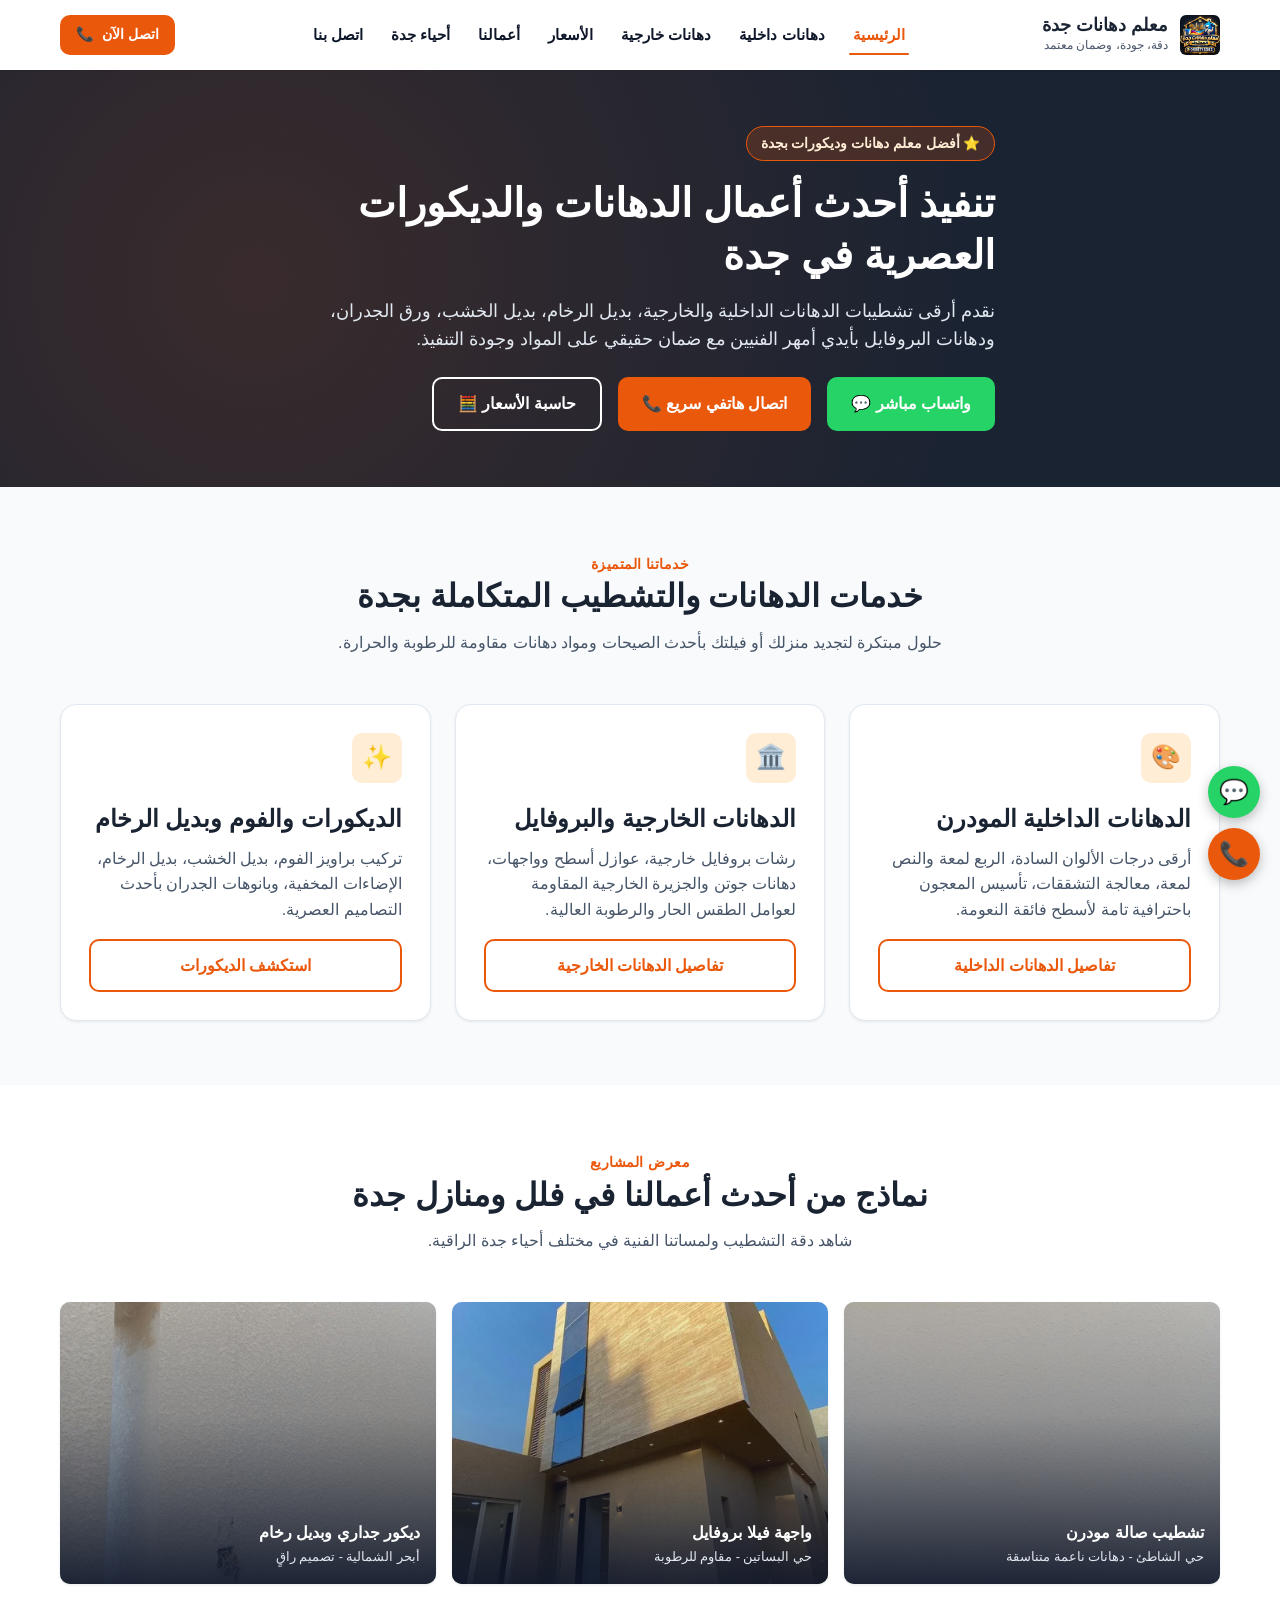
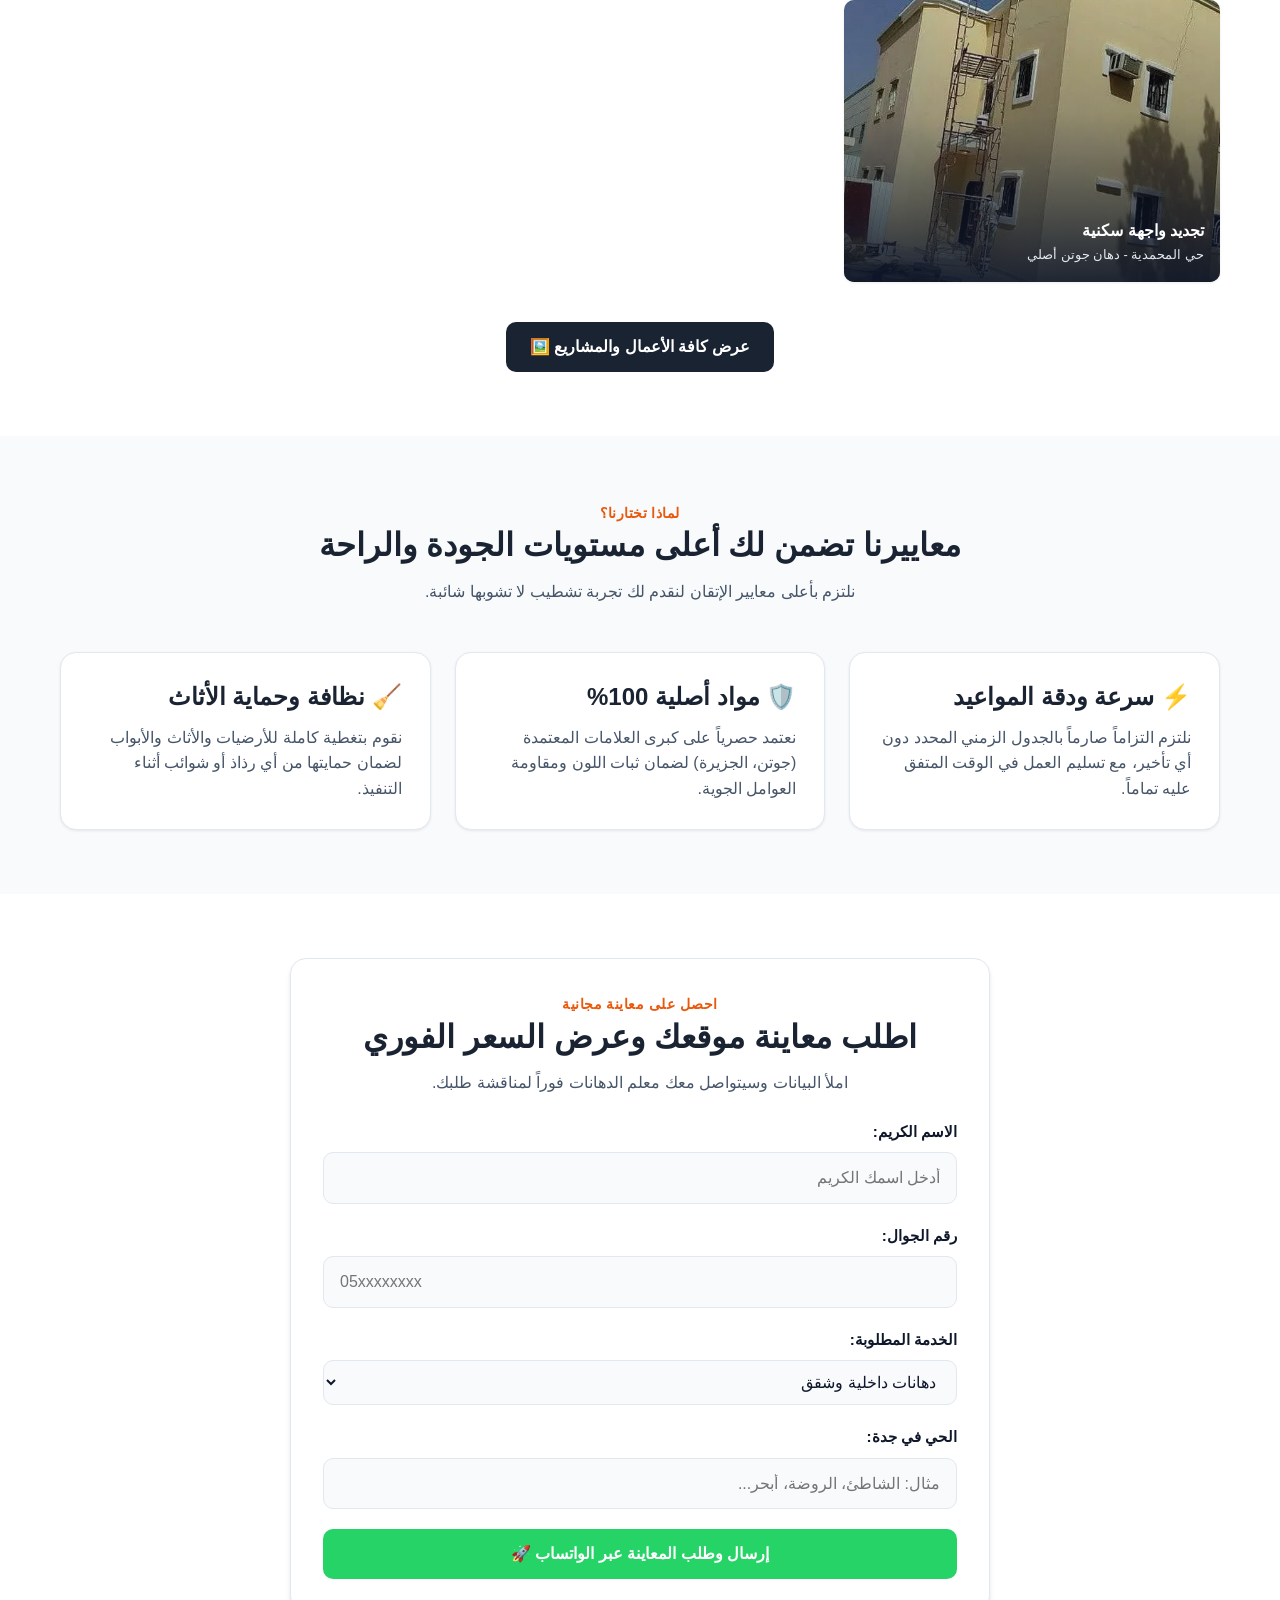
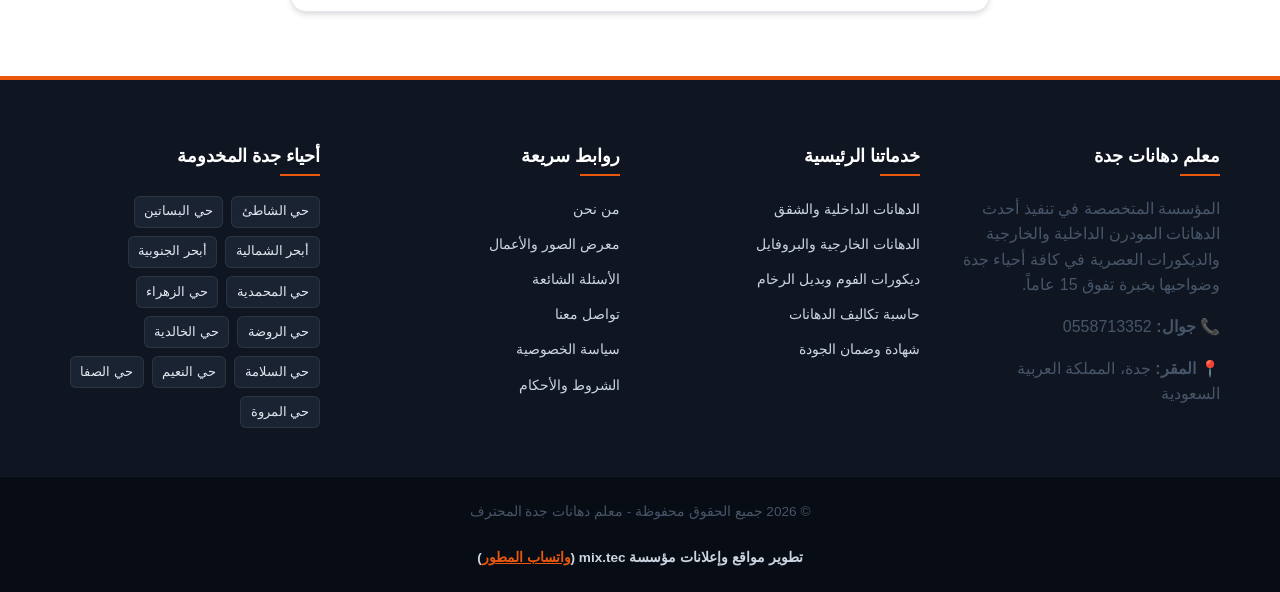
==== index.html @ 60368ce6 "Add index.html for painting service website This commit adds a new HTML file for a painting service " ====
<!DOCTYPE html>
<html lang="ar" dir="rtl">
<head>
  <meta charset="UTF-8">
  <meta name="viewport" content="width=device-width, initial-scale=1.0">
  <title>معلم دهانات جدة المحترف | أفضل خدمات الدهان الداخلي والخارجي والديكورات</title>
  <meta name="description" content="معلم دهانات بجدة لتنفيذ كافة أعمال الدهانات الداخلية والخارجية، الديكورات الحديثة، الفوم، بديل الرخام، دهانات الواجهات والبروفايل بأعلى جودة وضمان معتمد.">
  <link rel="canonical" href="https://jeddah-paints.dev/">
  
  <!-- Favicon & Manifest -->
  <link rel="icon" type="image/webp" href="images/logo_result.webp">
  <link rel="manifest" href="manifest.json">
  <meta name="theme-color" content="#1a2332">

  <!-- Open Graph -->
  <meta property="og:title" content="معلم دهانات جدة المحترف | دهانات داخلية وخارجية">
  <meta property="og:description" content="أفضل معلم بوية ودهانات في جدة. تنفيذ سريع، دقة متناهية، أسعار منافسة في جميع أحياء جدة.">
  <meta property="og:image" content="https://jeddah-paints.dev/images/interior-painting-11_result.webp">
  <meta property="og:url" content="https://jeddah-paints.dev/">
  <meta property="og:type" content="website">

  <!-- Critical Preload -->
  <link rel="preload" as="image" href="images/logo_result.webp" fetchpriority="high">
  
  <!-- CSS -->
  <link rel="stylesheet" href="style.css">

  <!-- JSON-LD Local SEO Schema -->
  <script type="application/ld+json">
  {
    "@context": "https://schema.org",
    "@type": "HomeAndConstructionBusiness",
    "name": "معلم دهانات جدة المحترف",
    "image": "https://jeddah-paints.dev/images/logo_result.webp",
    "telephone": "+966558713352",
    "url": "https://jeddah-paints.dev/",
    "address": {
      "@type": "PostalAddress",
      "addressLocality": "جدة",
      "addressRegion": "منطقة مكة المكرمة",
      "addressCountry": "SA"
    },
    "geo": {
      "@type": "GeoCoordinates",
      "latitude": 21.543333,
      "longitude": 39.172778
    },
    "openingHoursSpecification": {
      "@type": "OpeningHoursSpecification",
      "dayOfWeek": ["Saturday", "Sunday", "Monday", "Tuesday", "Wednesday", "Thursday", "Friday"],
      "opens": "07:00",
      "closes": "23:00"
    },
    "priceRange": "$$"
  }
  </script>
</head>
<body>

  <!-- Header -->
  <header class="header">
    <div class="container header-container">
      <a href="index.html" class="brand-wrapper" title="معلم دهانات جدة المحترف">
        <img src="images/logo_result.webp" alt="شعار معلم دهانات جدة" class="brand-logo" width="40" height="40">
        <div class="brand-info">
          <span class="brand-title">معلم دهانات جدة</span>
          <span class="brand-subtitle">دقة، جودة، وضمان معتمد</span>
        </div>
      </a>

      <nav class="nav-menu" aria-label="القائمة الرئيسية">
        <a href="index.html" class="nav-link active">الرئيسية</a>
        <a href="interior-painting.html" class="nav-link">دهانات داخلية</a>
        <a href="exterior-painting.html" class="nav-link">دهانات خارجية</a>
        <a href="prices.html" class="nav-link">الأسعار</a>
        <a href="our-works.html" class="nav-link">أعمالنا</a>
        <a href="city-landing.html" class="nav-link">أحياء جدة</a>
        <a href="contact-us.html" class="nav-link">اتصل بنا</a>
      </nav>

      <div class="header-actions">
        <a href="tel:0558713352" class="btn btn-primary header-call-btn" title="اتصل الآن">
          <span>اتصل الآن</span> 📞
        </a>
        <button class="hamburger-btn" id="hamburgerBtn" aria-label="فتح القائمة المتنقلة" aria-expanded="false">
          <span class="hamburger-line"></span>
          <span class="hamburger-line"></span>
          <span class="hamburger-line"></span>
        </button>
      </div>
    </div>
  </header>

  <!-- Mobile Navigation Overlay -->
  <div class="mobile-nav" id="mobileNav">
    <div class="mobile-nav-panel">
      <ul class="mobile-nav-list">
        <li class="mobile-nav-item"><a href="index.html" class="active">الرئيسية</a></li>
        <li class="mobile-nav-item"><a href="interior-painting.html">دهانات داخلية وديكورات</a></li>
        <li class="mobile-nav-item"><a href="exterior-painting.html">دهانات خارجية وبروفايل</a></li>
        <li class="mobile-nav-item"><a href="prices.html">حاسبة وتكلفة الأسعار</a></li>
        <li class="mobile-nav-item"><a href="our-works.html">معرض أعمالنا</a></li>
        <li class="mobile-nav-item"><a href="city-landing.html">مناطق وأحياء جدة</a></li>
        <li class="mobile-nav-item"><a href="about-us.html">من نحن</a></li>
        <li class="mobile-nav-item"><a href="faq.html">الأسئلة الشائعة</a></li>
        <li class="mobile-nav-item"><a href="warranty.html">الضمان والجودة</a></li>
        <li class="mobile-nav-item"><a href="contact-us.html">اتصل بنا</a></li>
      </ul>
    </div>
  </div>

  <main>
    <!-- Hero Section -->
    <section class="hero">
      <div class="container hero-content">
        <span class="hero-badge">⭐ أفضل معلم دهانات وديكورات بجدة</span>
        <h1 class="hero-title">تنفيذ أحدث أعمال الدهانات والديكورات العصرية في جدة</h1>
        <p class="hero-description">نقدم أرقى تشطيبات الدهانات الداخلية والخارجية، بديل الرخام، بديل الخشب، ورق الجدران، ودهانات البروفايل بأيدي أمهر الفنيين مع ضمان حقيقي على المواد وجودة التنفيذ.</p>
        <div class="hero-ctas">
          <a href="https://wa.me/966558713352?text=السلام%20عليكم%20أرغب%20في%20معاينة%20وطلب%20عرض%20سعر%20للدهانات" class="btn btn-whatsapp">
            واتساب مباشر 💬
          </a>
          <a href="tel:0558713352" class="btn btn-primary">
            اتصال هاتفي سريع 📞
          </a>
          <a href="prices.html" class="btn btn-outline" style="border-color: #ffffff; color: #ffffff;">
            حاسبة الأسعار 🧮
          </a>
        </div>
      </div>
    </section>

    <!-- Services Overview -->
    <section class="section">
      <div class="container">
        <div class="section-header">
          <span class="section-subtitle">خدماتنا المتميزة</span>
          <h2>خدمات الدهانات والتشطيب المتكاملة بجدة</h2>
          <p>حلول مبتكرة لتجديد منزلك أو فيلتك بأحدث الصيحات ومواد دهانات مقاومة للرطوبة والحرارة.</p>
        </div>

        <div class="grid">
          <div class="card">
            <div class="card-icon">🎨</div>
            <h3>الدهانات الداخلية المودرن</h3>
            <p>أرقى درجات الألوان السادة، الربع لمعة والنص لمعة، معالجة التشققات، تأسيس المعجون باحترافية تامة لأسطح فائقة النعومة.</p>
            <a href="interior-painting.html" class="btn btn-outline btn-block">تفاصيل الدهانات الداخلية</a>
          </div>

          <div class="card">
            <div class="card-icon">🏛️</div>
            <h3>الدهانات الخارجية والبروفايل</h3>
            <p>رشات بروفايل خارجية، عوازل أسطح وواجهات، دهانات جوتن والجزيرة الخارجية المقاومة لعوامل الطقس الحار والرطوبة العالية.</p>
            <a href="exterior-painting.html" class="btn btn-outline btn-block">تفاصيل الدهانات الخارجية</a>
          </div>

          <div class="card">
            <div class="card-icon">✨</div>
            <h3>الديكورات والفوم وبديل الرخام</h3>
            <p>تركيب براويز الفوم، بديل الخشب، بديل الرخام، الإضاءات المخفية، وبانوهات الجدران بأحدث التصاميم العصرية.</p>
            <a href="interior-painting.html" class="btn btn-outline btn-block">استكشف الديكورات</a>
          </div>
        </div>
      </div>
    </section>

    <!-- Featured Works Gallery -->
    <section class="section section-bg-white">
      <div class="container">
        <div class="section-header">
          <span class="section-subtitle">معرض المشاريع</span>
          <h2>نماذج من أحدث أعمالنا في فلل ومنازل جدة</h2>
          <p>شاهد دقة التشطيب ولمساتنا الفنية في مختلف أحياء جدة الراقية.</p>
        </div>

        <div class="gallery-grid">
          <div class="gallery-item">
            <img src="images/interior-painting-11_result.webp" alt="صالة مودرن بتشطيب دهان داخلي فاخر بجدة" width="400" height="300" loading="lazy" decoding="async">
            <div class="gallery-overlay">
              <h3>تشطيب صالة مودرن</h3>
              <p>حي الشاطئ - دهانات ناعمة متناسقة</p>
            </div>
          </div>

          <div class="gallery-item">
            <img src="images/Exterior-Painting(1)_result_result_result.webp" alt="واجهة فيلا بروفايل خارجي حديثة بجدة" width="400" height="300" loading="lazy" decoding="async">
            <div class="gallery-overlay">
              <h3>واجهة فيلا بروفايل</h3>
              <p>حي البساتين - مقاوم للرطوبة</p>
            </div>
          </div>

          <div class="gallery-item">
            <img src="images/interior-painting-12_result.webp" alt="ديكور جداري فاخر مع إضاءة مخفية" width="400" height="300" loading="lazy" decoding="async">
            <div class="gallery-overlay">
              <h3>ديكور جداري وبديل رخام</h3>
              <p>أبحر الشمالية - تصميم راقٍ</p>
            </div>
          </div>

          <div class="gallery-item">
            <img src="images/Exterior-Painting(2)_result_result_result.webp" alt="دهان خارجي حديث لفيلا سكنية" width="400" height="300" loading="lazy" decoding="async">
            <div class="gallery-overlay">
              <h3>تجديد واجهة سكنية</h3>
              <p>حي المحمدية - دهان جوتن أصلي</p>
            </div>
          </div>
        </div>

        <div style="text-align: center; margin-top: 2.5rem;">
          <a href="our-works.html" class="btn btn-secondary">عرض كافة الأعمال والمشاريع 🖼️</a>
        </div>
      </div>
    </section>

    <!-- Why Choose Us -->
    <section class="section">
      <div class="container">
        <div class="section-header">
          <span class="section-subtitle">لماذا تختارنا؟</span>
          <h2>معاييرنا تضمن لك أعلى مستويات الجودة والراحة</h2>
          <p>نلتزم بأعلى معايير الإتقان لنقدم لك تجربة تشطيب لا تشوبها شائبة.</p>
        </div>

        <div class="grid">
          <div class="card">
            <h3>⚡ سرعة ودقة المواعيد</h3>
            <p>نلتزم التزاماً صارماً بالجدول الزمني المحدد دون أي تأخير، مع تسليم العمل في الوقت المتفق عليه تماماً.</p>
          </div>
          <div class="card">
            <h3>🛡️ مواد أصلية 100%</h3>
            <p>نعتمد حصرياً على كبرى العلامات المعتمدة (جوتن، الجزيرة) لضمان ثبات اللون ومقاومة العوامل الجوية.</p>
          </div>
          <div class="card">
            <h3>🧹 نظافة وحماية الأثاث</h3>
            <p>نقوم بتغطية كاملة للأرضيات والأثاث والأبواب لضمان حمايتها من أي رذاذ أو شوائب أثناء التنفيذ.</p>
          </div>
        </div>
      </div>
    </section>

    <!-- Quick Conversion Lead Form -->
    <section class="section section-bg-white">
      <div class="container">
        <div class="calc-box">
          <div class="section-header" style="margin-bottom: 1.5rem;">
            <span class="section-subtitle">احصل على معاينة مجانية</span>
            <h2>اطلب معاينة موقعك وعرض السعر الفوري</h2>
            <p>املأ البيانات وسيتواصل معك معلم الدهانات فوراً لمناقشة طلبك.</p>
          </div>

          <form class="smart-lead-form" id="homeLeadForm">
            <div class="form-group">
              <label for="homeName" class="form-label">الاسم الكريم:</label>
              <input type="text" id="homeName" name="client_name" class="form-control" placeholder="أدخل اسمك الكريم" required>
            </div>

            <div class="form-group">
              <label for="homePhone" class="form-label">رقم الجوال:</label>
              <input type="tel" id="homePhone" name="client_phone" class="form-control" placeholder="05xxxxxxxx" required>
            </div>

            <div class="form-group">
              <label for="homeService" class="form-label">الخدمة المطلوبة:</label>
              <select id="homeService" name="service_type" class="form-control" required>
                <option value="دهانات داخلية">دهانات داخلية وشقق</option>
                <option value="دهانات خارجية وبروفايل">دهانات خارجية وواجهات بروفايل</option>
                <option value="ديكورات وفوم وبديل رخام">ديكورات (فوم - بديل رخام - بديل خشب)</option>
                <option value="ترميم وتجديد دهانات">ترميم وتجديد دهانات شاملة</option>
              </select>
            </div>

            <div class="form-group">
              <label for="homeDistrict" class="form-label">الحي في جدة:</label>
              <input type="text" id="homeDistrict" name="district" class="form-control" placeholder="مثال: الشاطئ، الروضة، أبحر..." required>
            </div>

            <button type="submit" class="btn btn-whatsapp btn-block">
              إرسال وطلب المعاينة عبر الواتساب 🚀
            </button>
          </form>
        </div>
      </div>
    </section>
  </main>

  <!-- Floating CTAs -->
  <div class="floating-contact-right" aria-label="أزرار التواصل السريع">
    <a href="https://wa.me/966558713352?text=السلام%20عليكم%20أرغب%20بالاستفسار%20عن%20خدمات%20الدهان" class="floating-btn whatsapp" title="تواصل واتساب" target="_blank" rel="noopener">
      💬
    </a>
    <a href="tel:0558713352" class="floating-btn call" title="اتصل هاتفياً">
      📞
    </a>
  </div>

  <div class="floating-scroll-left" id="scrollTopContainer" aria-label="الصعود للأعلى">
    <button class="scroll-top-btn" id="scrollTopBtn" title="الرجوع للأعلى" aria-label="الرجوع لأعلى الصفحة">
      ↑
    </button>
  </div>

  <!-- Unified Footer -->
  <footer class="footer">
    <div class="container">
      <div class="footer-grid">
        <div class="footer-column">
          <h3>معلم دهانات جدة</h3>
          <p>المؤسسة المتخصصة في تنفيذ أحدث الدهانات المودرن الداخلية والخارجية والديكورات العصرية في كافة أحياء جدة وضواحيها بخبرة تفوق 15 عاماً.</p>
          <p>📞 <strong>جوال:</strong> 0558713352</p>
          <p>📍 <strong>المقر:</strong> جدة، المملكة العربية السعودية</p>
        </div>

        <div class="footer-column">
          <h3>خدماتنا الرئيسية</h3>
          <ul class="footer-links">
            <li><a href="interior-painting.html">الدهانات الداخلية والشقق</a></li>
            <li><a href="exterior-painting.html">الدهانات الخارجية والبروفايل</a></li>
            <li><a href="interior-painting.html">ديكورات الفوم وبديل الرخام</a></li>
            <li><a href="prices.html">حاسبة تكاليف الدهانات</a></li>
            <li><a href="warranty.html">شهادة وضمان الجودة</a></li>
          </ul>
        </div>

        <div class="footer-column">
          <h3>روابط سريعة</h3>
          <ul class="footer-links">
            <li><a href="about-us.html">من نحن</a></li>
            <li><a href="our-works.html">معرض الصور والأعمال</a></li>
            <li><a href="faq.html">الأسئلة الشائعة</a></li>
            <li><a href="contact-us.html">تواصل معنا</a></li>
            <li><a href="privacy-policy.html">سياسة الخصوصية</a></li>
            <li><a href="terms-conditions.html">الشروط والأحكام</a></li>
          </ul>
        </div>

        <div class="footer-column">
          <h3>أحياء جدة المخدومة</h3>
          <div class="seo-tags-cloud">
            <span class="seo-tag">حي الشاطئ</span>
            <span class="seo-tag">حي البساتين</span>
            <span class="seo-tag">أبحر الشمالية</span>
            <span class="seo-tag">أبحر الجنوبية</span>
            <span class="seo-tag">حي المحمدية</span>
            <span class="seo-tag">حي الزهراء</span>
            <span class="seo-tag">حي الروضة</span>
            <span class="seo-tag">حي الخالدية</span>
            <span class="seo-tag">حي السلامة</span>
            <span class="seo-tag">حي النعيم</span>
            <span class="seo-tag">حي الصفا</span>
            <span class="seo-tag">حي المروة</span>
          </div>
        </div>
      </div>
    </div>

    <div class="footer-bottom">
      <div class="container footer-bottom-container">
        <p>© 2026 جميع الحقوق محفوظة - معلم دهانات جدة المحترف</p>
        <p class="dev-credit">
          تطوير مواقع وإعلانات مؤسسة mix.tec (<a href="https://wa.me/966578539687" target="_blank" rel="noopener">واتساب المطور</a>)
        </p>
      </div>
    </div>
  </footer>

  <!-- Scripts -->
  <script src="script.js" defer></script>
</body>
</html>
---- style.css ----
/* ==========================================================================
   معلم دهانات جدة المحترف - التنسيقات الأساسية القياسية (Modern CSS)
   Zero Libraries | Zero CLS | Mobile-First UX | 100% Lighthouse Score
   ========================================================================== */

:root {
  --primary-color: #1a2332;
  --primary-light: #243247;
  --primary-dark: #0f1622;
  --accent-color: #ea580c;
  --accent-hover: #c2410c;
  --accent-light: #ffedd5;
  --bg-light: #f8fafc;
  --bg-white: #ffffff;
  --text-dark: #0f172a;
  --text-muted: #475569;
  --text-light: #f8fafc;
  --border-color: #e2e8f0;
  --border-dark: #334155;
  --success-color: #16a34a;
  --whatsapp-color: #25d366;
  --whatsapp-hover: #1eb954;
  --shadow-sm: 0 1px 3px rgba(0, 0, 0, 0.08);
  --shadow-md: 0 4px 6px -1px rgba(0, 0, 0, 0.1), 0 2px 4px -1px rgba(0, 0, 0, 0.06);
  --shadow-lg: 0 10px 15px -3px rgba(0, 0, 0, 0.1), 0 4px 6px -2px rgba(0, 0, 0, 0.05);
  --radius-sm: 6px;
  --radius-md: 10px;
  --radius-lg: 16px;
  --radius-full: 9999px;
  --transition-fast: 0.2s ease;
  --transition-normal: 0.3s ease;
  --font-family: -apple-system, BlinkMacSystemFont, "Segoe UI", Roboto, "Helvetica Neue", Arial, Tahoma, sans-serif;
  --header-height: 70px;
}

/* Reset & Base Rules */
*, *::before, *::after {
  box-sizing: border-box;
  margin: 0;
  padding: 0;
}

html {
  font-family: var(--font-family);
  font-size: 16px;
  line-height: 1.6;
  direction: rtl;
  text-align: right;
  scroll-behavior: smooth;
  -webkit-text-size-adjust: 100%;
  overflow-x: hidden;
  width: 100%;
  max-width: 100%;
}

body {
  background-color: var(--bg-light);
  color: var(--text-dark);
  font-family: var(--font-family);
  overflow-x: hidden;
  width: 100%;
  max-width: 100%;
  min-height: 100vh;
  display: flex;
  flex-direction: column;
}

img, picture, svg, video {
  display: block;
  max-width: 100%;
  height: auto;
}

a {
  color: inherit;
  text-decoration: none;
  transition: color var(--transition-fast);
}

button, input, select, textarea {
  font: inherit;
  color: inherit;
}

button {
  cursor: pointer;
  border: none;
  background: none;
}

ul, ol {
  list-style: none;
}

/* Container */
.container {
  width: 100%;
  max-width: 1200px;
  margin-left: auto;
  margin-right: auto;
  padding-left: 1.25rem;
  padding-right: 1.25rem;
}

/* Typography */
h1, h2, h3, h4, h5, h6 {
  color: var(--primary-color);
  line-height: 1.3;
  font-weight: 700;
  margin-bottom: 0.75rem;
}

h1 { font-size: clamp(1.75rem, 4vw, 2.5rem); }
h2 { font-size: clamp(1.4rem, 3vw, 2rem); }
h3 { font-size: clamp(1.15rem, 2.5vw, 1.5rem); }
p { margin-bottom: 1rem; color: var(--text-muted); }
p:last-child { margin-bottom: 0; }

/* Buttons */
.btn {
  display: inline-flex;
  align-items: center;
  justify-content: center;
  gap: 0.5rem;
  padding: 0.75rem 1.5rem;
  border-radius: var(--radius-md);
  font-weight: 600;
  text-align: center;
  transition: all var(--transition-fast);
  min-height: 48px;
  white-space: nowrap;
}

.btn-primary {
  background-color: var(--accent-color);
  color: #ffffff;
}
.btn-primary:hover {
  background-color: var(--accent-hover);
  color: #ffffff;
}

.btn-secondary {
  background-color: var(--primary-color);
  color: #ffffff;
}
.btn-secondary:hover {
  background-color: var(--primary-light);
  color: #ffffff;
}

.btn-whatsapp {
  background-color: var(--whatsapp-color);
  color: #ffffff;
}
.btn-whatsapp:hover {
  background-color: var(--whatsapp-hover);
  color: #ffffff;
}

.btn-outline {
  border: 2px solid var(--accent-color);
  color: var(--accent-color);
  background: transparent;
}
.btn-outline:hover {
  background-color: var(--accent-color);
  color: #ffffff;
}

.btn-block {
  width: 100%;
}

/* Header & Navigation */
.header {
  position: sticky;
  top: 0;
  z-index: 1000;
  background-color: var(--bg-white);
  box-shadow: var(--shadow-sm);
  height: var(--header-height);
  display: flex;
  align-items: center;
}

.header-container {
  display: flex;
  align-items: center;
  justify-content: space-between;
  gap: 1rem;
}

.brand-wrapper {
  display: flex;
  align-items: center;
  gap: 0.75rem;
  flex-shrink: 0;
}

.brand-logo {
  width: 40px;
  height: 40px;
  object-fit: contain;
  border-radius: var(--radius-sm);
}

.brand-info {
  display: flex;
  flex-direction: column;
}

.brand-title {
  font-size: 1.1rem;
  font-weight: 700;
  color: var(--primary-color);
  line-height: 1.2;
}

.brand-subtitle {
  font-size: 0.75rem;
  color: var(--text-muted);
}

.nav-menu {
  display: flex;
  align-items: center;
  gap: 1.25rem;
}

.nav-link {
  font-weight: 600;
  color: var(--text-dark);
  font-size: 0.95rem;
  padding: 0.5rem 0.25rem;
  position: relative;
}

.nav-link:hover, .nav-link.active {
  color: var(--accent-color);
}

.nav-link.active::after {
  content: '';
  position: absolute;
  bottom: 0;
  left: 0;
  right: 0;
  height: 2px;
  background-color: var(--accent-color);
  border-radius: var(--radius-full);
}

.header-actions {
  display: flex;
  align-items: center;
  gap: 0.75rem;
}

.header-call-btn {
  padding: 0.5rem 1rem;
  font-size: 0.9rem;
  min-height: 40px;
}

.hamburger-btn {
  display: none;
  width: 42px;
  height: 42px;
  padding: 8px;
  flex-direction: column;
  justify-content: space-between;
  align-items: center;
  background: var(--bg-light);
  border: 1px solid var(--border-color);
  border-radius: var(--radius-sm);
  flex-shrink: 0;
}

.hamburger-line {
  width: 100%;
  height: 3px;
  background-color: var(--primary-color);
  border-radius: 2px;
  transition: transform var(--transition-fast), opacity var(--transition-fast);
}

.hamburger-btn.active .hamburger-line:nth-child(1) {
  transform: translateY(8px) rotate(45deg);
}
.hamburger-btn.active .hamburger-line:nth-child(2) {
  opacity: 0;
}
.hamburger-btn.active .hamburger-line:nth-child(3) {
  transform: translateY(-8px) rotate(-45deg);
}

/* Mobile Navigation Overlay */
.mobile-nav {
  display: none;
  position: fixed;
  top: var(--header-height);
  left: 0;
  right: 0;
  bottom: 0;
  background-color: rgba(15, 23, 42, 0.6);
  z-index: 999;
  opacity: 0;
  visibility: hidden;
  transition: opacity var(--transition-normal), visibility var(--transition-normal);
}

.mobile-nav.open {
  opacity: 1;
  visibility: visible;
}

.mobile-nav-panel {
  background-color: var(--bg-white);
  width: 80%;
  max-width: 320px;
  height: 100%;
  margin-right: auto;
  padding: 1.5rem 1rem;
  display: flex;
  flex-direction: column;
  gap: 1rem;
  overflow-y: auto;
  transform: translateX(-100%);
  transition: transform var(--transition-normal);
  box-shadow: -4px 0 15px rgba(0, 0, 0, 0.15);
}

.mobile-nav.open .mobile-nav-panel {
  transform: translateX(0);
}

.mobile-nav-list {
  display: flex;
  flex-direction: column;
  gap: 0.5rem;
}

.mobile-nav-item a {
  display: block;
  padding: 0.75rem 1rem;
  font-weight: 600;
  color: var(--text-dark);
  border-radius: var(--radius-sm);
  background-color: var(--bg-light);
}

.mobile-nav-item a:hover, .mobile-nav-item a.active {
  background-color: var(--accent-light);
  color: var(--accent-hover);
}

/* Hero Section */
.hero {
  position: relative;
  background-color: var(--primary-color);
  color: var(--text-light);
  padding: 3.5rem 0;
  overflow: hidden;
}

.hero::after {
  content: '';
  position: absolute;
  inset: 0;
  background: radial-gradient(circle at 20% 50%, rgba(234, 88, 12, 0.15), transparent 70%);
  pointer-events: none;
}

.hero-content {
  position: relative;
  z-index: 1;
  max-width: 750px;
}

.hero-badge {
  display: inline-block;
  padding: 0.35rem 0.85rem;
  background-color: rgba(234, 88, 12, 0.2);
  border: 1px solid var(--accent-color);
  color: #ffedd5;
  border-radius: var(--radius-full);
  font-size: 0.85rem;
  font-weight: 600;
  margin-bottom: 1rem;
}

.hero-title {
  color: #ffffff;
  margin-bottom: 1rem;
}

.hero-description {
  color: #e2e8f0;
  font-size: 1.1rem;
  margin-bottom: 1.5rem;
}

.hero-ctas {
  display: flex;
  flex-wrap: wrap;
  gap: 1rem;
}

/* Sections */
.section {
  padding: 4rem 0;
}

.section-bg-white {
  background-color: var(--bg-white);
}

.section-header {
  text-align: center;
  max-width: 700px;
  margin: 0 auto 3rem;
}

.section-subtitle {
  color: var(--accent-color);
  font-weight: 700;
  font-size: 0.9rem;
  text-transform: uppercase;
  letter-spacing: 0.5px;
  margin-bottom: 0.5rem;
}

/* Cards & Grid */
.grid {
  display: grid;
  gap: 1.5rem;
  grid-template-columns: repeat(auto-fill, minmax(min(100%, 300px), 1fr));
}

.card {
  background-color: var(--bg-white);
  border: 1px solid var(--border-color);
  border-radius: var(--radius-lg);
  padding: 1.75rem;
  box-shadow: var(--shadow-sm);
  transition: transform var(--transition-fast), box-shadow var(--transition-fast);
}

.card:hover {
  transform: translateY(-4px);
  box-shadow: var(--shadow-md);
}

.card-icon {
  width: 50px;
  height: 50px;
  display: flex;
  align-items: center;
  justify-content: center;
  background-color: var(--accent-light);
  color: var(--accent-color);
  border-radius: var(--radius-md);
  font-size: 1.5rem;
  margin-bottom: 1.25rem;
}

/* Gallery Grid (Mobile-First 2 Columns) */
.gallery-grid {
  display: grid;
  grid-template-columns: repeat(auto-fill, minmax(min(100%, 280px), 1fr));
  gap: 1rem;
}

.gallery-item {
  position: relative;
  border-radius: var(--radius-md);
  overflow: hidden;
  aspect-ratio: 4 / 3;
  background-color: #cbd5e1;
  box-shadow: var(--shadow-sm);
}

.gallery-item img {
  width: 100%;
  height: 100%;
  object-fit: cover;
  transition: transform var(--transition-normal);
}

.gallery-item:hover img {
  transform: scale(1.05);
}

.gallery-overlay {
  position: absolute;
  inset: 0;
  background: linear-gradient(to top, rgba(15, 23, 42, 0.9) 0%, rgba(15, 23, 42, 0.2) 60%, transparent 100%);
  display: flex;
  flex-direction: column;
  justify-content: flex-end;
  padding: 1rem;
  color: #ffffff;
  pointer-events: none;
}

.gallery-overlay h3 {
  color: #ffffff;
  font-size: 1rem;
  margin-bottom: 0.25rem;
  white-space: normal;
}

.gallery-overlay p {
  color: #e2e8f0;
  font-size: 0.8rem;
  margin: 0;
  white-space: normal;
}

/* Pricing Table */
.pricing-grid {
  display: grid;
  gap: 1.5rem;
  grid-template-columns: repeat(auto-fill, minmax(min(100%, 320px), 1fr));
}

.price-card {
  background-color: var(--bg-white);
  border: 1px solid var(--border-color);
  border-radius: var(--radius-lg);
  padding: 2rem 1.5rem;
  display: flex;
  flex-direction: column;
  position: relative;
  box-shadow: var(--shadow-sm);
}

.price-card.featured {
  border: 2px solid var(--accent-color);
  box-shadow: var(--shadow-lg);
}

.price-badge {
  position: absolute;
  top: -12px;
  left: 50%;
  transform: translateX(-50%);
  background-color: var(--accent-color);
  color: #ffffff;
  padding: 0.25rem 1rem;
  border-radius: var(--radius-full);
  font-size: 0.8rem;
  font-weight: 700;
}

.price-header {
  text-align: center;
  margin-bottom: 1.5rem;
  border-bottom: 1px solid var(--border-color);
  padding-bottom: 1.5rem;
}

.price-amount {
  font-size: 2.25rem;
  font-weight: 800;
  color: var(--primary-color);
}

.price-amount span {
  font-size: 0.9rem;
  font-weight: 600;
  color: var(--text-muted);
}

.price-features {
  display: flex;
  flex-direction: column;
  gap: 0.75rem;
  margin-bottom: 2rem;
  flex-grow: 1;
}

.price-features li {
  display: flex;
  align-items: center;
  gap: 0.5rem;
  font-size: 0.95rem;
  color: var(--text-dark);
}

.price-features li::before {
  content: '✓';
  color: var(--success-color);
  font-weight: bold;
}

/* Calculator Form Box */
.calc-box {
  background-color: var(--bg-white);
  border-radius: var(--radius-lg);
  border: 1px solid var(--border-color);
  padding: 2rem;
  box-shadow: var(--shadow-md);
  max-width: 700px;
  margin: 0 auto;
}

.form-group {
  margin-bottom: 1.25rem;
}

.form-label {
  display: block;
  font-weight: 600;
  color: var(--text-dark);
  margin-bottom: 0.5rem;
  font-size: 0.95rem;
}

.form-control {
  width: 100%;
  padding: 0.75rem 1rem;
  border: 1px solid var(--border-color);
  border-radius: var(--radius-md);
  background-color: var(--bg-light);
  color: var(--text-dark);
  outline: none;
  transition: border-color var(--transition-fast);
}

.form-control:focus {
  border-color: var(--accent-color);
  background-color: #ffffff;
}

.calc-result-box {
  background-color: var(--primary-color);
  color: #ffffff;
  padding: 1.5rem;
  border-radius: var(--radius-md);
  text-align: center;
  margin-top: 1.5rem;
}

.calc-result-val {
  font-size: 2rem;
  font-weight: 800;
  color: #ffedd5;
  margin: 0.5rem 0;
}

/* FAQ Accordion */
.faq-accordion {
  max-width: 800px;
  margin: 0 auto;
  display: flex;
  flex-direction: column;
  gap: 1rem;
}

.faq-item {
  background-color: var(--bg-white);
  border: 1px solid var(--border-color);
  border-radius: var(--radius-md);
  overflow: hidden;
}

.faq-question {
  width: 100%;
  padding: 1.25rem;
  display: flex;
  justify-content: space-between;
  align-items: center;
  font-weight: 700;
  font-size: 1.05rem;
  color: var(--primary-color);
  text-align: right;
  background: none;
}

.faq-icon {
  font-size: 1.25rem;
  transition: transform var(--transition-fast);
}

.faq-item.active .faq-icon {
  transform: rotate(45deg);
}

.faq-answer {
  max-height: 0;
  overflow: hidden;
  transition: max-height var(--transition-normal), padding var(--transition-normal);
  padding: 0 1.25rem;
  background-color: var(--bg-light);
}

.faq-item.active .faq-answer {
  padding: 1rem 1.25rem 1.25rem;
  max-height: 300px;
}

/* Floating CTAs */
.floating-contact-right {
  position: fixed;
  bottom: 20px;
  right: 20px;
  display: flex;
  flex-direction: column;
  gap: 10px;
  z-index: 998;
}

.floating-btn {
  width: 52px;
  height: 52px;
  border-radius: 50%;
  display: flex;
  align-items: center;
  justify-content: center;
  box-shadow: 0 4px 12px rgba(0, 0, 0, 0.25);
  color: #ffffff;
  font-size: 1.5rem;
  transition: transform var(--transition-fast), filter var(--transition-fast);
}

.floating-btn:hover {
  transform: scale(1.1);
  color: #ffffff;
}

.floating-btn.whatsapp {
  background-color: var(--whatsapp-color);
}

.floating-btn.call {
  background-color: var(--accent-color);
}

.floating-scroll-left {
  position: fixed;
  bottom: 20px;
  left: 20px;
  z-index: 998;
  opacity: 0;
  visibility: hidden;
  transition: opacity var(--transition-fast), visibility var(--transition-fast);
}

.floating-scroll-left.visible {
  opacity: 1;
  visibility: visible;
}

.scroll-top-btn {
  width: 44px;
  height: 44px;
  border-radius: 50%;
  background-color: var(--primary-color);
  color: #ffffff;
  display: flex;
  align-items: center;
  justify-content: center;
  box-shadow: 0 2px 8px rgba(0, 0, 0, 0.2);
  font-size: 1.2rem;
  border: 1px solid var(--border-dark);
}

.scroll-top-btn:hover {
  background-color: var(--accent-color);
}

/* Footer */
.footer {
  background-color: var(--primary-dark);
  color: #94a3b8;
  padding-top: 4rem;
  margin-top: auto;
  border-top: 4px solid var(--accent-color);
}

.footer-grid {
  display: grid;
  gap: 2.5rem;
  grid-template-columns: repeat(auto-fit, minmax(min(100%, 240px), 1fr));
  margin-bottom: 3rem;
}

.footer-column h3 {
  color: #ffffff;
  font-size: 1.15rem;
  margin-bottom: 1.25rem;
  position: relative;
  padding-bottom: 0.5rem;
}

.footer-column h3::after {
  content: '';
  position: absolute;
  bottom: 0;
  right: 0;
  width: 40px;
  height: 2px;
  background-color: var(--accent-color);
}

.footer-links {
  display: flex;
  flex-direction: column;
  gap: 0.6rem;
}

.footer-links a {
  color: #cbd5e1;
  font-size: 0.9rem;
}

.footer-links a:hover {
  color: var(--accent-color);
  padding-right: 4px;
}

.seo-tags-cloud {
  display: flex;
  flex-wrap: wrap;
  gap: 0.5rem;
}

.seo-tag {
  background-color: var(--primary-color);
  color: #e2e8f0;
  padding: 0.3rem 0.6rem;
  border-radius: var(--radius-sm);
  font-size: 0.8rem;
  border: 1px solid rgba(255, 255, 255, 0.08);
}

.footer-bottom {
  background-color: #080c14;
  padding: 1.5rem 0;
  text-align: center;
  border-top: 1px solid rgba(255, 255, 255, 0.06);
}

.footer-bottom-container {
  display: flex;
  flex-direction: column;
  align-items: center;
  justify-content: center;
  gap: 0.5rem;
  color: #94a3b8;
  font-size: 0.85rem;
}

.dev-credit {
  color: #cbd5e1;
  font-weight: 600;
}

.dev-credit a {
  color: var(--accent-color);
  text-decoration: underline;
}

/* Responsive Media Queries */
@media (max-width: 991px) {
  .nav-menu {
    display: none;
  }
  .hamburger-btn {
    display: flex;
  }
}

@media (max-width: 768px) {
  .gallery-grid {
    grid-template-columns: repeat(2, 1fr);
    gap: 0.5rem;
  }
  .gallery-item {
    aspect-ratio: 1 / 1;
  }
  .gallery-overlay {
    padding: 0.5rem;
  }
  .gallery-overlay h3 {
    font-size: 0.85rem;
  }
  .gallery-overlay p {
    font-size: 0.7rem;
  }
  .brand-subtitle {
    display: none;
  }
  .header-call-btn span {
    display: none;
  }
  .header-call-btn {
    padding: 0.5rem 0.75rem;
  }
}

@media (max-width: 480px) {
  .hero-ctas .btn {
    width: 100%;
  }
  .floating-btn {
    width: 46px;
    height: 46px;
    font-size: 1.3rem;
  }
  .scroll-top-btn {
    width: 40px;
    height: 40px;
  }
}
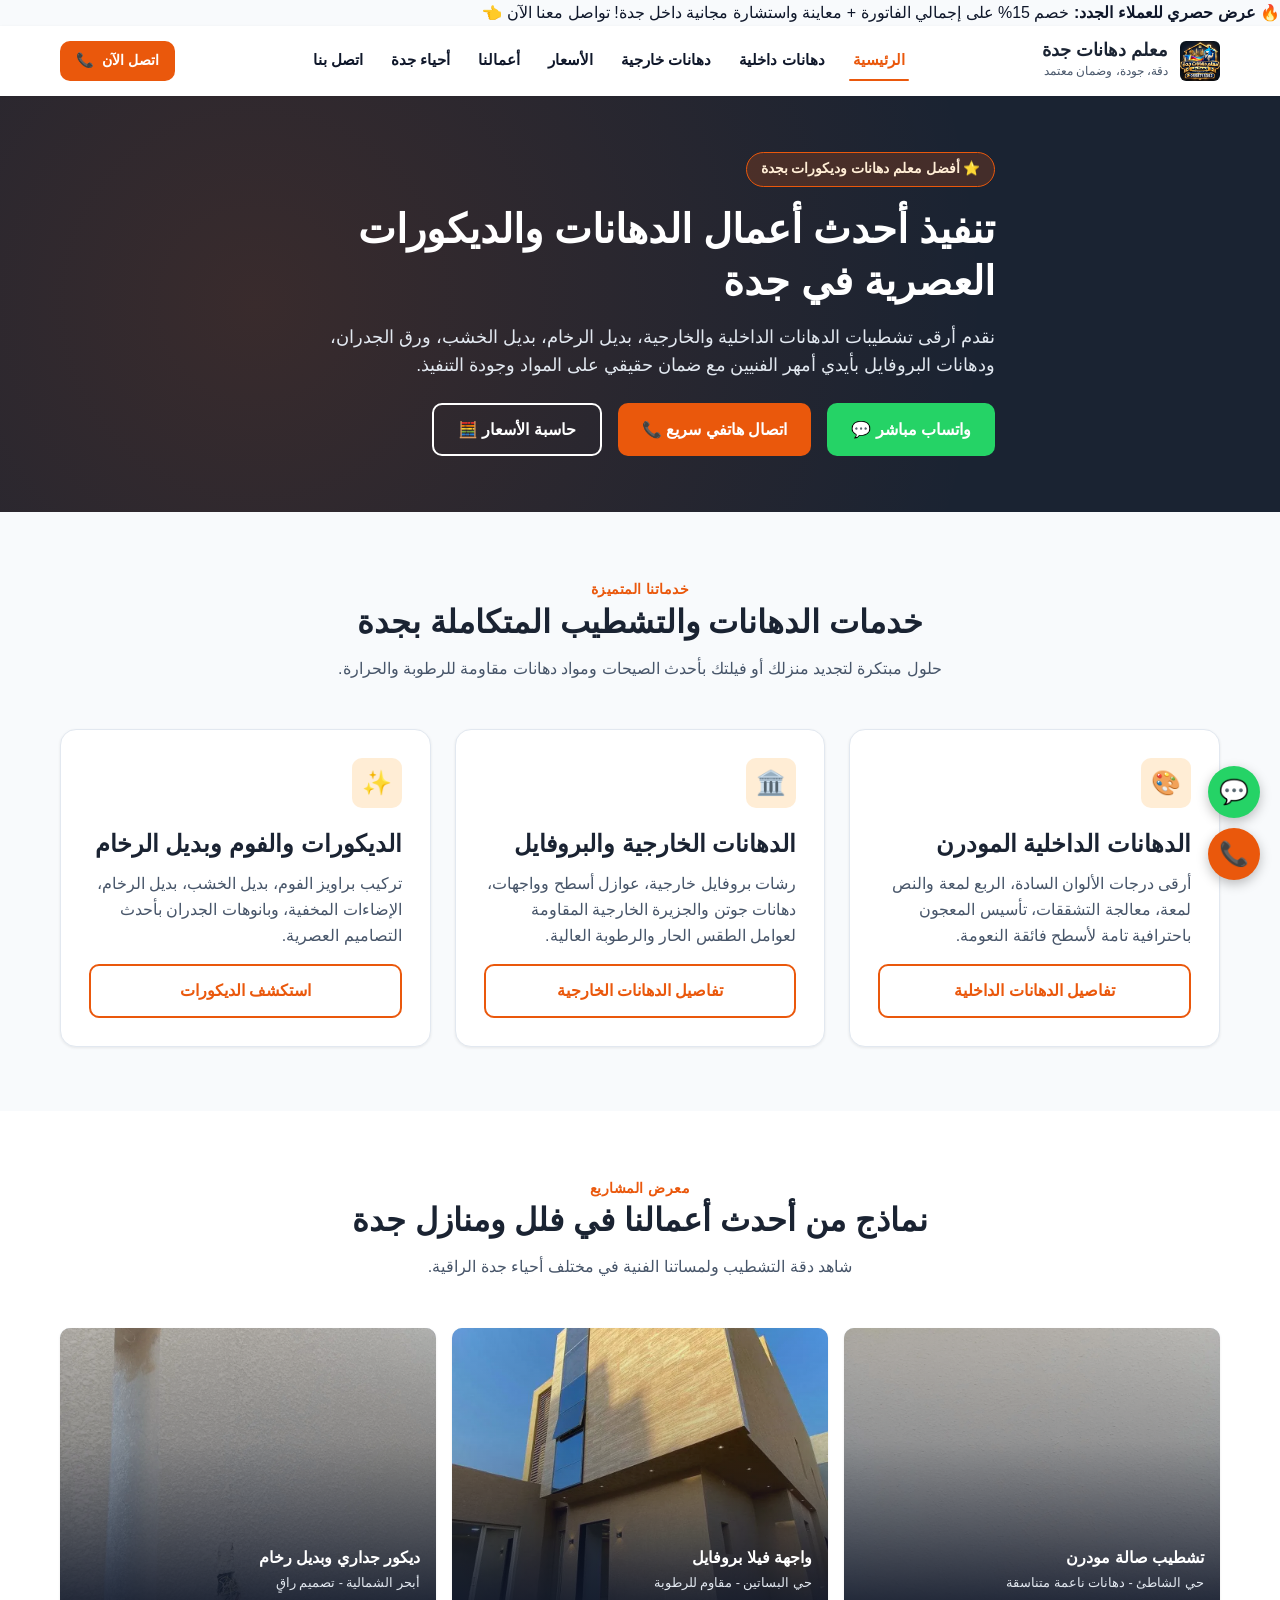
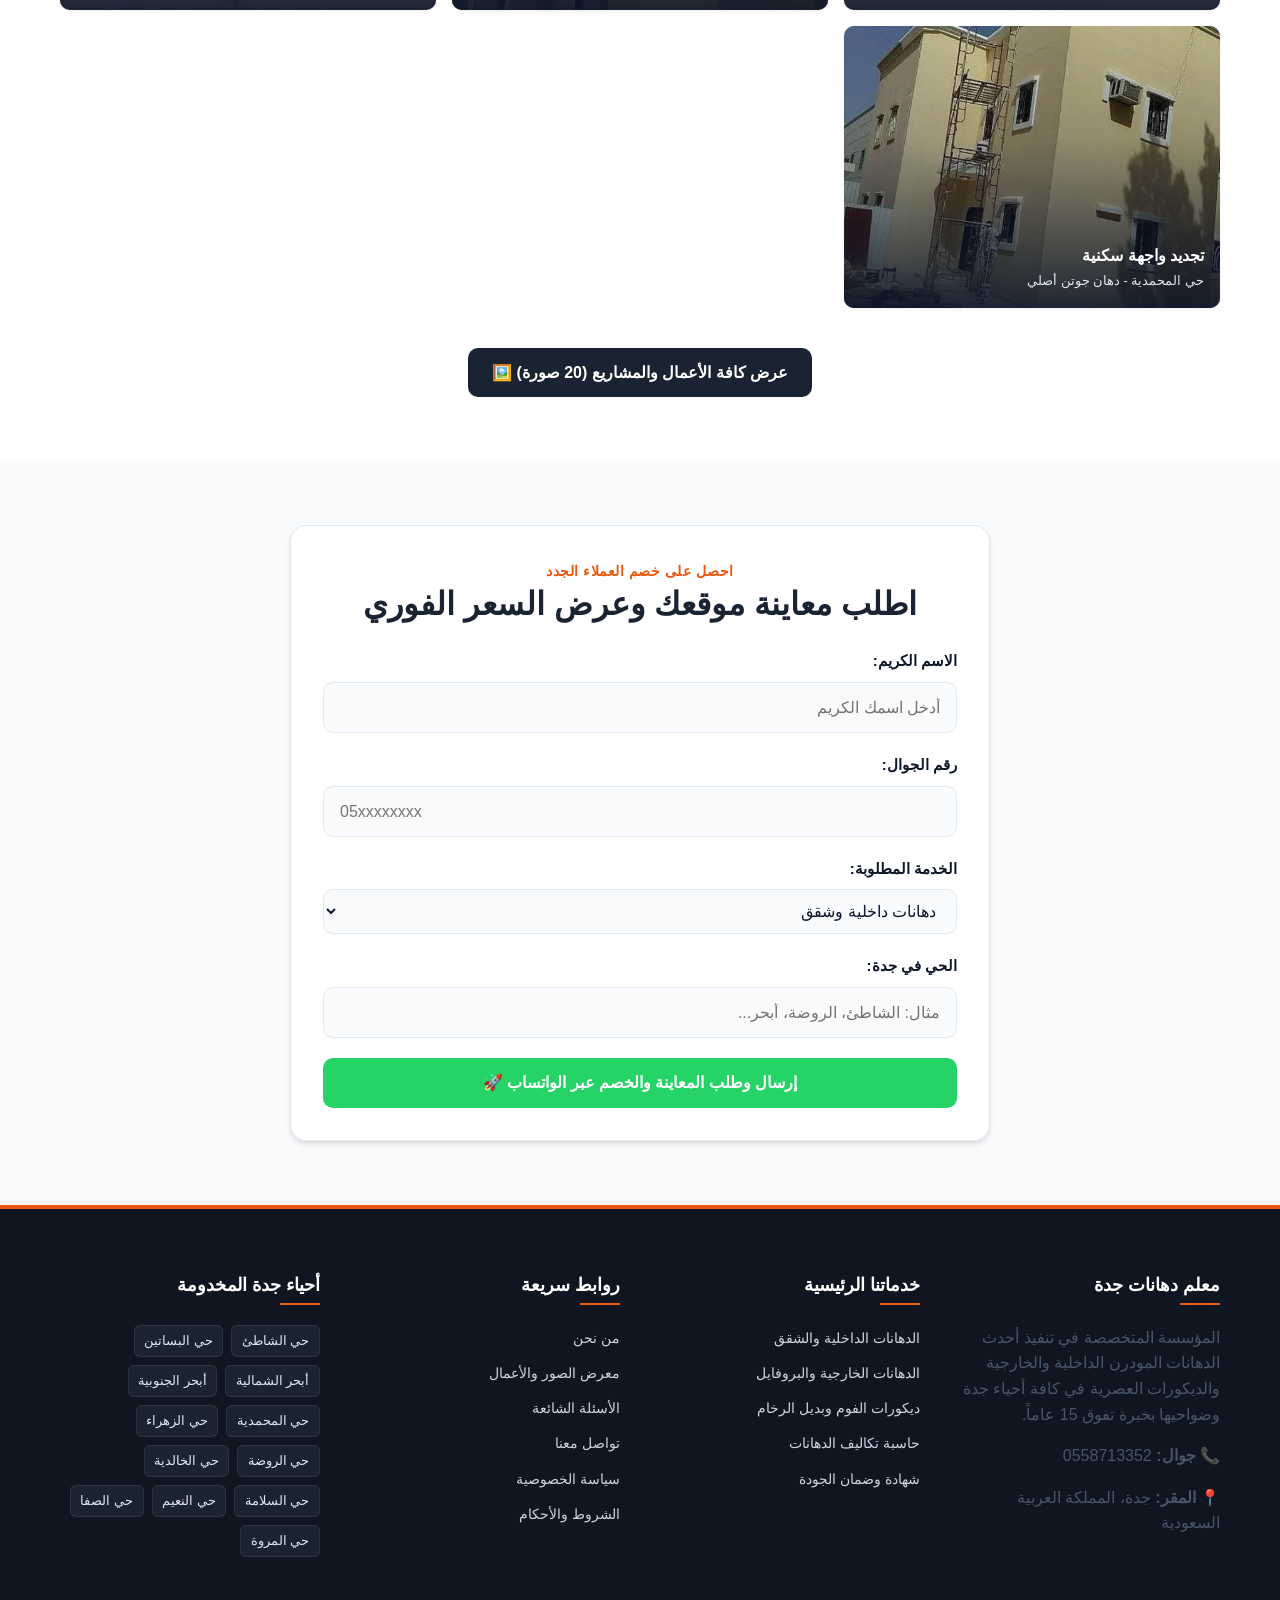
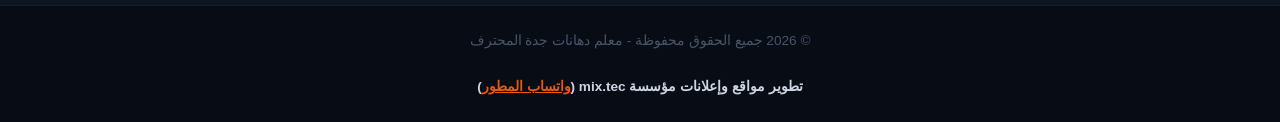
==== commit 3daf7bc2: "Enhance SEO and UI elements in index.html Updated Open Graph and Twitter meta tags for improved soci" ====
--- a/index.html
+++ b/index.html
@@ -7,25 +7,27 @@
   <meta name="description" content="معلم دهانات بجدة لتنفيذ كافة أعمال الدهانات الداخلية والخارجية، الديكورات الحديثة، الفوم، بديل الرخام، دهانات الواجهات والبروفايل بأعلى جودة وضمان معتمد.">
   <link rel="canonical" href="https://jeddah-paints.dev/">
   
-  <!-- Favicon & Manifest -->
   <link rel="icon" type="image/webp" href="images/logo_result.webp">
   <link rel="manifest" href="manifest.json">
   <meta name="theme-color" content="#1a2332">
 
-  <!-- Open Graph -->
+  <!-- Open Graph & Social Share Preview Meta Tags (معاينة الشعار المعتمدة) -->
+  <meta property="og:site_name" content="معلم دهانات جدة المحترف">
   <meta property="og:title" content="معلم دهانات جدة المحترف | دهانات داخلية وخارجية">
   <meta property="og:description" content="أفضل معلم بوية ودهانات في جدة. تنفيذ سريع، دقة متناهية، أسعار منافسة في جميع أحياء جدة.">
-  <meta property="og:image" content="https://jeddah-paints.dev/images/interior-painting-11_result.webp">
+  <meta property="og:image" content="https://jeddah-paints.dev/images/logo_result.webp">
+  <meta property="og:image:secure_url" content="https://jeddah-paints.dev/images/logo_result.webp">
+  <meta property="og:image:type" content="image/webp">
+  <meta property="og:image:width" content="600">
+  <meta property="og:image:height" content="600">
   <meta property="og:url" content="https://jeddah-paints.dev/">
   <meta property="og:type" content="website">
-
-  <!-- Critical Preload -->
+  <meta name="twitter:card" content="summary_large_image">
+  <meta name="twitter:image" content="https://jeddah-paints.dev/images/logo_result.webp">
+
   <link rel="preload" as="image" href="images/logo_result.webp" fetchpriority="high">
-  
-  <!-- CSS -->
   <link rel="stylesheet" href="style.css">
 
-  <!-- JSON-LD Local SEO Schema -->
   <script type="application/ld+json">
   {
     "@context": "https://schema.org",
@@ -45,17 +47,17 @@
       "latitude": 21.543333,
       "longitude": 39.172778
     },
-    "openingHoursSpecification": {
-      "@type": "OpeningHoursSpecification",
-      "dayOfWeek": ["Saturday", "Sunday", "Monday", "Tuesday", "Wednesday", "Thursday", "Friday"],
-      "opens": "07:00",
-      "closes": "23:00"
-    },
     "priceRange": "$$"
   }
   </script>
 </head>
 <body>
+
+  <!-- Top Announcement Promo Bar -->
+  <div class="top-promo-bar">
+    <span>🔥 <strong>عرض حصري للعملاء الجدد:</strong> خصم 15% على إجمالي الفاتورة + معاينة واستشارة مجانية داخل جدة!</span>
+    <a href="https://wa.me/966558713352?text=أرغب%20في%20الاستفادة%20من%20خصم%20العملاء%20الجدد">تواصل معنا الآن 👈</a>
+  </div>
 
   <!-- Header -->
   <header class="header">
@@ -94,6 +96,10 @@
   <!-- Mobile Navigation Overlay -->
   <div class="mobile-nav" id="mobileNav">
     <div class="mobile-nav-panel">
+      <div class="mobile-nav-header">
+        <span class="brand-title">القائمة الرئيسية</span>
+        <button type="button" class="mobile-nav-close" id="mobileNavClose" aria-label="إغلاق القائمة">✕</button>
+      </div>
       <ul class="mobile-nav-list">
         <li class="mobile-nav-item"><a href="index.html" class="active">الرئيسية</a></li>
         <li class="mobile-nav-item"><a href="interior-painting.html">دهانات داخلية وديكورات</a></li>
@@ -164,7 +170,7 @@
       </div>
     </section>
 
-    <!-- Featured Works Gallery -->
+    <!-- Featured Gallery -->
     <section class="section section-bg-white">
       <div class="container">
         <div class="section-header">
@@ -208,45 +214,18 @@
         </div>
 
         <div style="text-align: center; margin-top: 2.5rem;">
-          <a href="our-works.html" class="btn btn-secondary">عرض كافة الأعمال والمشاريع 🖼️</a>
+          <a href="our-works.html" class="btn btn-secondary">عرض كافة الأعمال والمشاريع (20 صورة) 🖼️</a>
         </div>
       </div>
     </section>
 
-    <!-- Why Choose Us -->
+    <!-- Quick Conversion Lead Form -->
     <section class="section">
-      <div class="container">
-        <div class="section-header">
-          <span class="section-subtitle">لماذا تختارنا؟</span>
-          <h2>معاييرنا تضمن لك أعلى مستويات الجودة والراحة</h2>
-          <p>نلتزم بأعلى معايير الإتقان لنقدم لك تجربة تشطيب لا تشوبها شائبة.</p>
-        </div>
-
-        <div class="grid">
-          <div class="card">
-            <h3>⚡ سرعة ودقة المواعيد</h3>
-            <p>نلتزم التزاماً صارماً بالجدول الزمني المحدد دون أي تأخير، مع تسليم العمل في الوقت المتفق عليه تماماً.</p>
-          </div>
-          <div class="card">
-            <h3>🛡️ مواد أصلية 100%</h3>
-            <p>نعتمد حصرياً على كبرى العلامات المعتمدة (جوتن، الجزيرة) لضمان ثبات اللون ومقاومة العوامل الجوية.</p>
-          </div>
-          <div class="card">
-            <h3>🧹 نظافة وحماية الأثاث</h3>
-            <p>نقوم بتغطية كاملة للأرضيات والأثاث والأبواب لضمان حمايتها من أي رذاذ أو شوائب أثناء التنفيذ.</p>
-          </div>
-        </div>
-      </div>
-    </section>
-
-    <!-- Quick Conversion Lead Form -->
-    <section class="section section-bg-white">
       <div class="container">
         <div class="calc-box">
           <div class="section-header" style="margin-bottom: 1.5rem;">
-            <span class="section-subtitle">احصل على معاينة مجانية</span>
+            <span class="section-subtitle">احصل على خصم العملاء الجدد</span>
             <h2>اطلب معاينة موقعك وعرض السعر الفوري</h2>
-            <p>املأ البيانات وسيتواصل معك معلم الدهانات فوراً لمناقشة طلبك.</p>
           </div>
 
           <form class="smart-lead-form" id="homeLeadForm">
@@ -276,7 +255,7 @@
             </div>
 
             <button type="submit" class="btn btn-whatsapp btn-block">
-              إرسال وطلب المعاينة عبر الواتساب 🚀
+              إرسال وطلب المعاينة والخصم عبر الواتساب 🚀
             </button>
           </form>
         </div>
@@ -286,18 +265,12 @@
 
   <!-- Floating CTAs -->
   <div class="floating-contact-right" aria-label="أزرار التواصل السريع">
-    <a href="https://wa.me/966558713352?text=السلام%20عليكم%20أرغب%20بالاستفسار%20عن%20خدمات%20الدهان" class="floating-btn whatsapp" title="تواصل واتساب" target="_blank" rel="noopener">
-      💬
-    </a>
-    <a href="tel:0558713352" class="floating-btn call" title="اتصل هاتفياً">
-      📞
-    </a>
+    <a href="https://wa.me/966558713352?text=السلام%20عليكم%20أرغب%20بالاستفسار%20عن%20خدمات%20الدهان" class="floating-btn whatsapp" title="تواصل واتساب" target="_blank" rel="noopener">💬</a>
+    <a href="tel:0558713352" class="floating-btn call" title="اتصل هاتفياً">📞</a>
   </div>
 
   <div class="floating-scroll-left" id="scrollTopContainer" aria-label="الصعود للأعلى">
-    <button class="scroll-top-btn" id="scrollTopBtn" title="الرجوع للأعلى" aria-label="الرجوع لأعلى الصفحة">
-      ↑
-    </button>
+    <button class="scroll-top-btn" id="scrollTopBtn" title="الرجوع للأعلى" aria-label="الرجوع لأعلى الصفحة">↑</button>
   </div>
 
   <!-- Unified Footer -->
@@ -364,7 +337,6 @@
     </div>
   </footer>
 
-  <!-- Scripts -->
   <script src="script.js" defer></script>
 </body>
 </html>
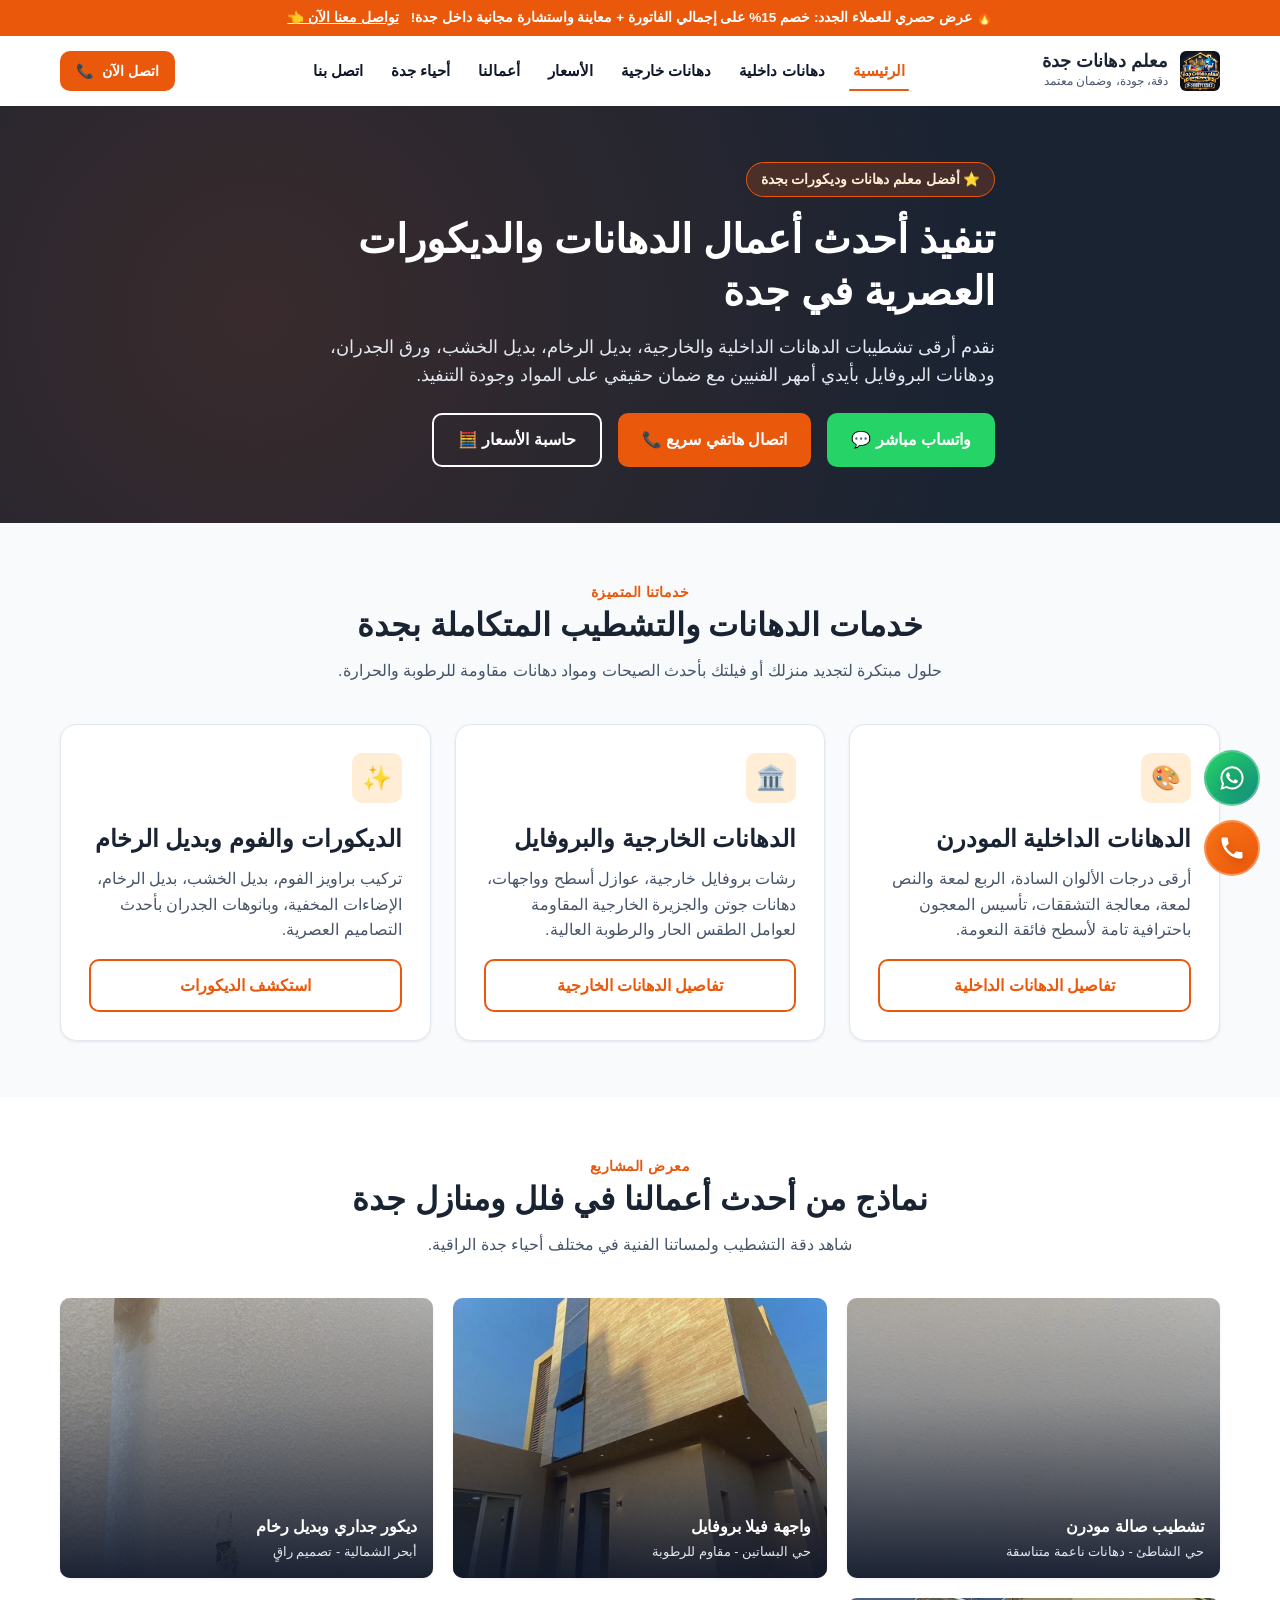
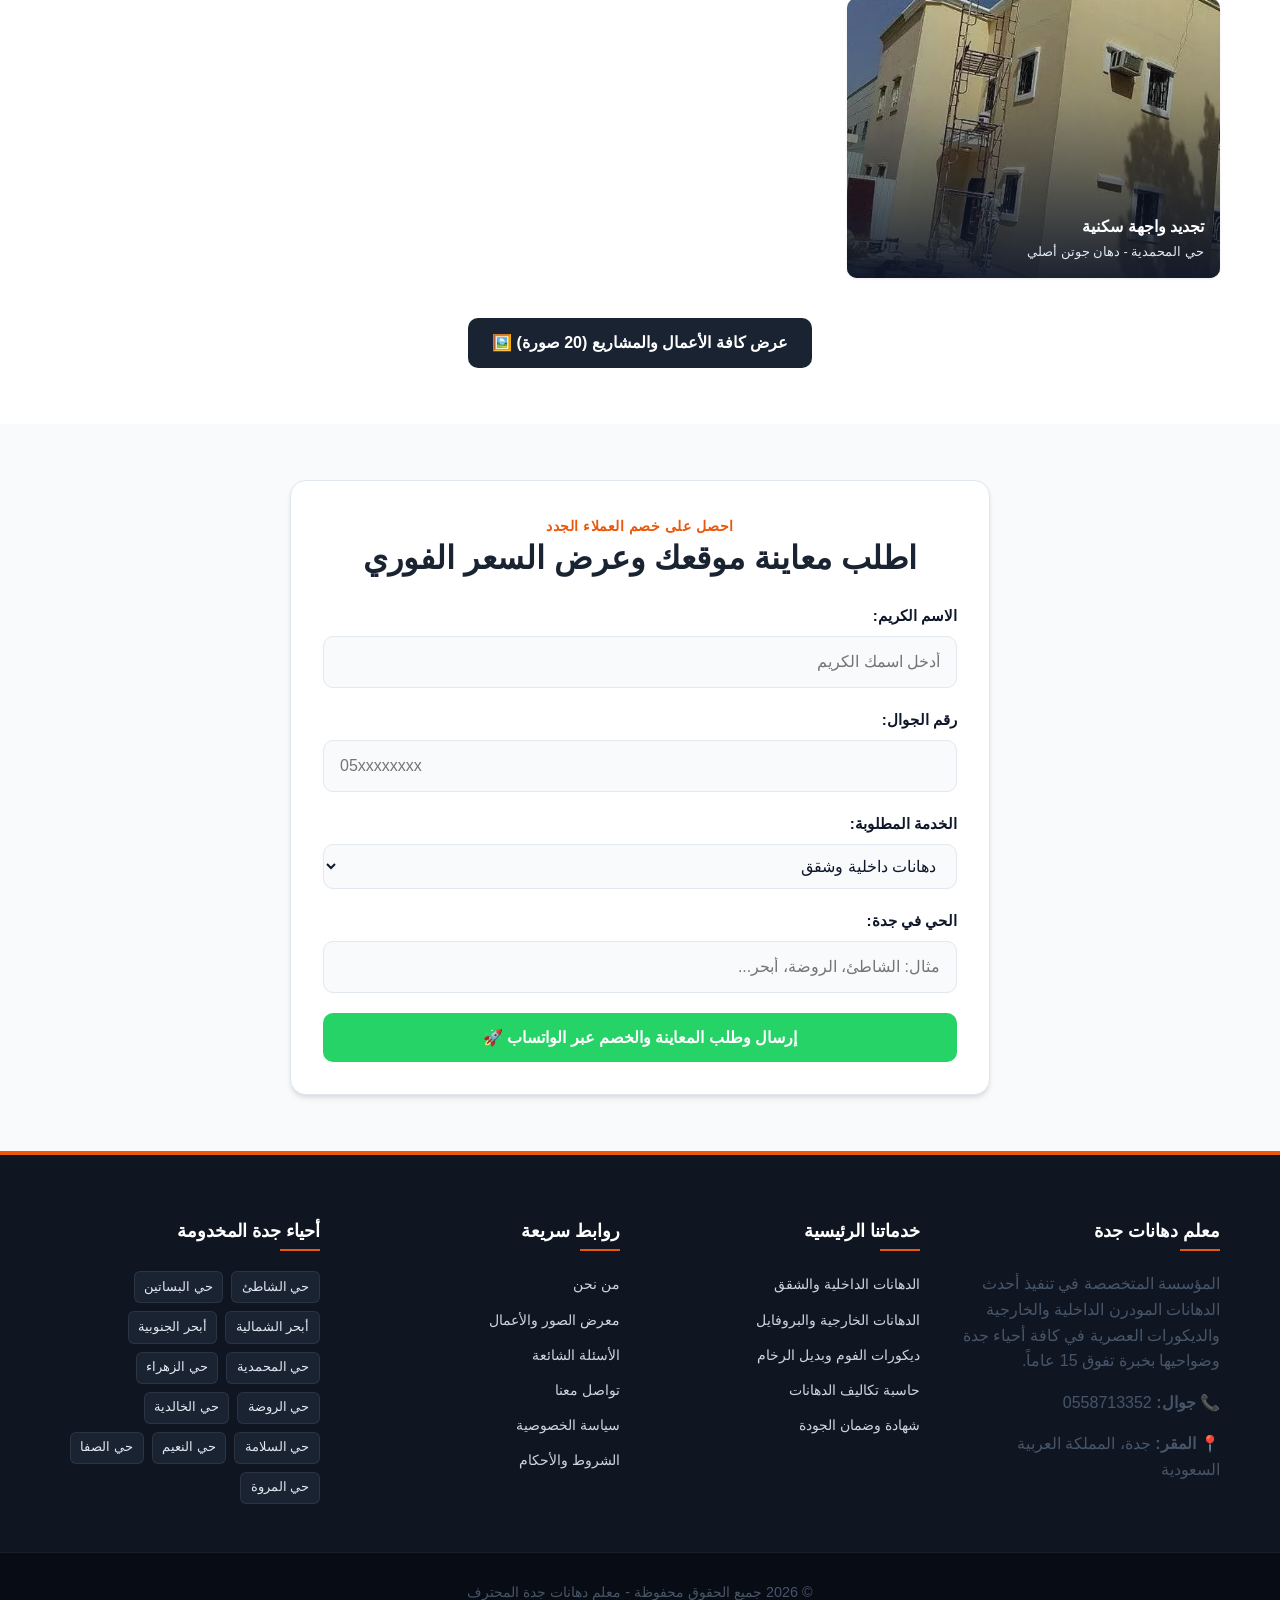
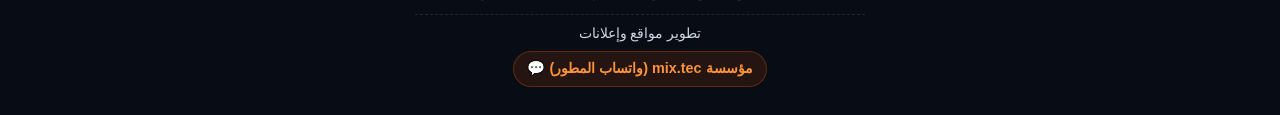
==== commit 1e33a399: "Update comments and improve footer structure" ====
--- a/index.html
+++ b/index.html
@@ -11,7 +11,7 @@
   <link rel="manifest" href="manifest.json">
   <meta name="theme-color" content="#1a2332">
 
-  <!-- Open Graph & Social Share Preview Meta Tags (معاينة الشعار المعتمدة) -->
+  <!-- Open Graph & Social Share Preview Meta Tags -->
   <meta property="og:site_name" content="معلم دهانات جدة المحترف">
   <meta property="og:title" content="معلم دهانات جدة المحترف | دهانات داخلية وخارجية">
   <meta property="og:description" content="أفضل معلم بوية ودهانات في جدة. تنفيذ سريع، دقة متناهية، أسعار منافسة في جميع أحياء جدة.">
@@ -263,17 +263,29 @@
     </section>
   </main>
 
-  <!-- Floating CTAs -->
+  <!-- Luxury Floating CTAs with SVG Icons & Pulse Animation -->
   <div class="floating-contact-right" aria-label="أزرار التواصل السريع">
-    <a href="https://wa.me/966558713352?text=السلام%20عليكم%20أرغب%20بالاستفسار%20عن%20خدمات%20الدهان" class="floating-btn whatsapp" title="تواصل واتساب" target="_blank" rel="noopener">💬</a>
-    <a href="tel:0558713352" class="floating-btn call" title="اتصل هاتفياً">📞</a>
+    <a href="https://wa.me/966558713352?text=السلام%20عليكم%20أرغب%20بالاستفسار%20عن%20خدمات%20الدهانات" class="floating-btn whatsapp" title="تواصل عبر الواتساب" target="_blank" rel="noopener">
+      <svg viewBox="0 0 24 24" aria-hidden="true">
+        <path d="M12.04 2c-5.46 0-9.91 4.45-9.91 9.91 0 1.75.46 3.45 1.32 4.95L2.05 22l5.25-1.38c1.45.79 3.08 1.21 4.74 1.21 5.46 0 9.91-4.45 9.91-9.91 0-2.65-1.03-5.14-2.9-7.01A9.816 9.816 0 0012.04 2zm0 18.15c-1.49 0-2.95-.4-4.22-1.16l-.3-.18-3.13.82.83-3.05-.2-.31a8.17 8.17 0 01-1.25-4.36c0-4.54 3.7-8.24 8.24-8.24 2.2 0 4.27.86 5.82 2.42a8.18 8.18 0 012.42 5.82c0 4.54-3.7 8.24-8.24 8.24zm4.52-6.17c-.25-.12-1.47-.72-1.7-.81-.23-.08-.39-.12-.56.12-.17.25-.64.81-.79.97-.14.17-.29.19-.54.06-.25-.12-1.05-.39-2-1.23-.74-.66-1.24-1.47-1.39-1.71-.14-.25-.02-.38.11-.5.11-.11.25-.29.37-.43.12-.14.17-.25.25-.41.08-.17.04-.31-.02-.43s-.56-1.34-.76-1.84c-.2-.48-.41-.42-.56-.43h-.48c-.17 0-.43.06-.66.31-.22.25-.86.84-.86 2.05s.88 2.38 1 2.54c.12.17 1.73 2.64 4.2 3.7.59.25 1.05.41 1.41.52.59.19 1.13.16 1.56.1.48-.07 1.47-.6 1.68-1.18.21-.58.21-1.07.14-1.18-.06-.11-.23-.17-.48-.29z"/>
+      </svg>
+    </a>
+    <a href="tel:0558713352" class="floating-btn call" title="اتصال هاتفي مباشر">
+      <svg viewBox="0 0 24 24" aria-hidden="true">
+        <path d="M6.62 10.79c1.44 2.83 3.76 5.14 6.59 6.59l2.2-2.2c.27-.27.67-.36 1.02-.24 1.12.37 2.33.57 3.57.57.55 0 1 .45 1 1V20c0 .55-.45 1-1 1-9.39 0-17-7.61-17-17 0-.55.45-1 1-1h3.5c.55 0 1 .45 1 1 0 1.25.2 2.45.57 3.57.11.35.03.74-.25 1.02l-2.2 2.2z"/>
+      </svg>
+    </a>
   </div>
 
   <div class="floating-scroll-left" id="scrollTopContainer" aria-label="الصعود للأعلى">
-    <button class="scroll-top-btn" id="scrollTopBtn" title="الرجوع للأعلى" aria-label="الرجوع لأعلى الصفحة">↑</button>
+    <button class="scroll-top-btn" id="scrollTopBtn" title="الرجوع للأعلى" aria-label="الرجوع لأعلى الصفحة">
+      <svg viewBox="0 0 24 24" aria-hidden="true">
+        <path d="M7.41 15.41L12 10.83l4.59 4.58L18 14l-6-6-6 6z"/>
+      </svg>
+    </button>
   </div>
 
-  <!-- Unified Footer -->
+  <!-- Unified Footer with Stacked Developer Credits -->
   <footer class="footer">
     <div class="container">
       <div class="footer-grid">
@@ -327,12 +339,16 @@
       </div>
     </div>
 
+    <!-- Stacked Bottom Credits -->
     <div class="footer-bottom">
       <div class="container footer-bottom-container">
         <p>© 2026 جميع الحقوق محفوظة - معلم دهانات جدة المحترف</p>
-        <p class="dev-credit">
-          تطوير مواقع وإعلانات مؤسسة mix.tec (<a href="https://wa.me/966578539687" target="_blank" rel="noopener">واتساب المطور</a>)
-        </p>
+        <div class="dev-credit-wrapper">
+          <span class="dev-credit-title">تطوير مواقع وإعلانات</span>
+          <a href="https://wa.me/966578539687" class="dev-credit-link" target="_blank" rel="noopener">
+            مؤسسة mix.tec (واتساب المطور) 💬
+          </a>
+        </div>
       </div>
     </div>
   </footer>
--- a/style.css
+++ b/style.css
@@ -1,6 +1,6 @@
 /* ==========================================================================
-   معلم دهانات جدة المحترف - التنسيقات الأساسية القياسية (Modern CSS)
-   Zero Libraries | Zero CLS | Mobile-First UX | 100% Lighthouse Score
+   معلم دهانات جدة المحترف - التنسيقات الشاملة والفاخرة (Modern CSS)
+   Zero Libraries | Zero CLS | Luxury Floating CTAs | Mobile Safe-Area
    ========================================================================== */
 
 :root {
@@ -10,6 +10,8 @@
   --accent-color: #ea580c;
   --accent-hover: #c2410c;
   --accent-light: #ffedd5;
+  --promo-bg: #ea580c;
+  --promo-text: #ffffff;
   --bg-light: #f8fafc;
   --bg-white: #ffffff;
   --text-dark: #0f172a;
@@ -33,7 +35,7 @@
   --header-height: 70px;
 }
 
-/* Reset & Base Rules */
+/* Reset & Base */
 *, *::before, *::after {
   box-sizing: border-box;
   margin: 0;
@@ -92,7 +94,6 @@
   list-style: none;
 }
 
-/* Container */
 .container {
   width: 100%;
   max-width: 1200px;
@@ -115,6 +116,29 @@
 h3 { font-size: clamp(1.15rem, 2.5vw, 1.5rem); }
 p { margin-bottom: 1rem; color: var(--text-muted); }
 p:last-child { margin-bottom: 0; }
+
+/* Top Announcement / Promo Bar */
+.top-promo-bar {
+  background-color: var(--promo-bg);
+  color: var(--promo-text);
+  font-size: 0.85rem;
+  font-weight: 600;
+  padding: 0.45rem 1rem;
+  text-align: center;
+  position: relative;
+  z-index: 1001;
+  display: flex;
+  align-items: center;
+  justify-content: center;
+  gap: 0.5rem;
+}
+
+.top-promo-bar a {
+  color: #ffffff;
+  text-decoration: underline;
+  margin-right: 0.25rem;
+  font-weight: 700;
+}
 
 /* Buttons */
 .btn {
@@ -265,9 +289,9 @@
 
 .hamburger-btn {
   display: none;
-  width: 42px;
-  height: 42px;
-  padding: 8px;
+  width: 44px;
+  height: 44px;
+  padding: 10px;
   flex-direction: column;
   justify-content: space-between;
   align-items: center;
@@ -275,6 +299,7 @@
   border: 1px solid var(--border-color);
   border-radius: var(--radius-sm);
   flex-shrink: 0;
+  z-index: 1002;
 }
 
 .hamburger-line {
@@ -286,55 +311,69 @@
 }
 
 .hamburger-btn.active .hamburger-line:nth-child(1) {
-  transform: translateY(8px) rotate(45deg);
+  transform: translateY(7px) rotate(45deg);
 }
 .hamburger-btn.active .hamburger-line:nth-child(2) {
   opacity: 0;
 }
 .hamburger-btn.active .hamburger-line:nth-child(3) {
-  transform: translateY(-8px) rotate(-45deg);
-}
-
-/* Mobile Navigation Overlay */
+  transform: translateY(-7px) rotate(-45deg);
+}
+
+/* Mobile Navigation Panel (Fully Functional) */
 .mobile-nav {
-  display: none;
   position: fixed;
-  top: var(--header-height);
-  left: 0;
-  right: 0;
-  bottom: 0;
-  background-color: rgba(15, 23, 42, 0.6);
-  z-index: 999;
+  inset: 0;
+  background-color: rgba(15, 23, 42, 0.65);
+  z-index: 9999;
   opacity: 0;
   visibility: hidden;
+  pointer-events: none;
   transition: opacity var(--transition-normal), visibility var(--transition-normal);
 }
 
 .mobile-nav.open {
   opacity: 1;
   visibility: visible;
+  pointer-events: auto;
 }
 
 .mobile-nav-panel {
   background-color: var(--bg-white);
-  width: 80%;
+  width: 82%;
   max-width: 320px;
   height: 100%;
   margin-right: auto;
-  padding: 1.5rem 1rem;
+  padding: 1.5rem 1.25rem;
   display: flex;
   flex-direction: column;
   gap: 1rem;
   overflow-y: auto;
   transform: translateX(-100%);
   transition: transform var(--transition-normal);
-  box-shadow: -4px 0 15px rgba(0, 0, 0, 0.15);
+  box-shadow: -5px 0 20px rgba(0, 0, 0, 0.2);
 }
 
 .mobile-nav.open .mobile-nav-panel {
   transform: translateX(0);
 }
 
+.mobile-nav-header {
+  display: flex;
+  align-items: center;
+  justify-content: space-between;
+  padding-bottom: 1rem;
+  border-bottom: 1px solid var(--border-color);
+  margin-bottom: 0.5rem;
+}
+
+.mobile-nav-close {
+  font-size: 1.5rem;
+  font-weight: bold;
+  color: var(--primary-color);
+  padding: 0.25rem 0.5rem;
+}
+
 .mobile-nav-list {
   display: flex;
   flex-direction: column;
@@ -343,11 +382,12 @@
 
 .mobile-nav-item a {
   display: block;
-  padding: 0.75rem 1rem;
+  padding: 0.85rem 1rem;
   font-weight: 600;
   color: var(--text-dark);
   border-radius: var(--radius-sm);
   background-color: var(--bg-light);
+  transition: background-color var(--transition-fast), color var(--transition-fast);
 }
 
 .mobile-nav-item a:hover, .mobile-nav-item a.active {
@@ -409,7 +449,7 @@
 
 /* Sections */
 .section {
-  padding: 4rem 0;
+  padding: 3.5rem 0;
 }
 
 .section-bg-white {
@@ -419,7 +459,7 @@
 .section-header {
   text-align: center;
   max-width: 700px;
-  margin: 0 auto 3rem;
+  margin: 0 auto 2.5rem;
 }
 
 .section-subtitle {
@@ -469,7 +509,7 @@
 .gallery-grid {
   display: grid;
   grid-template-columns: repeat(auto-fill, minmax(min(100%, 280px), 1fr));
-  gap: 1rem;
+  gap: 1.25rem;
 }
 
 .gallery-item {
@@ -495,7 +535,7 @@
 .gallery-overlay {
   position: absolute;
   inset: 0;
-  background: linear-gradient(to top, rgba(15, 23, 42, 0.9) 0%, rgba(15, 23, 42, 0.2) 60%, transparent 100%);
+  background: linear-gradient(to top, rgba(15, 23, 42, 0.92) 0%, rgba(15, 23, 42, 0.2) 65%, transparent 100%);
   display: flex;
   flex-direction: column;
   justify-content: flex-end;
@@ -518,7 +558,7 @@
   white-space: normal;
 }
 
-/* Pricing Table */
+/* Pricing Cards */
 .pricing-grid {
   display: grid;
   gap: 1.5rem;
@@ -595,7 +635,7 @@
   font-weight: bold;
 }
 
-/* Calculator Form Box */
+/* Calculator & Smart Forms */
 .calc-box {
   background-color: var(--bg-white);
   border-radius: var(--radius-lg);
@@ -701,77 +741,136 @@
   max-height: 300px;
 }
 
-/* Floating CTAs */
+/* ==========================================================================
+   الأزرار العائمة الفاخرة + التأثيرات الحركية (Luxury Pulse Animations)
+   ========================================================================== */
+
+@keyframes luxury-pulse-green {
+  0% {
+    box-shadow: 0 0 0 0 rgba(37, 211, 102, 0.6), 0 8px 20px rgba(0, 0, 0, 0.25);
+  }
+  70% {
+    box-shadow: 0 0 0 14px rgba(37, 211, 102, 0), 0 8px 20px rgba(0, 0, 0, 0.25);
+  }
+  100% {
+    box-shadow: 0 0 0 0 rgba(37, 211, 102, 0), 0 8px 20px rgba(0, 0, 0, 0.25);
+  }
+}
+
+@keyframes luxury-pulse-orange {
+  0% {
+    box-shadow: 0 0 0 0 rgba(234, 88, 12, 0.6), 0 8px 20px rgba(0, 0, 0, 0.25);
+  }
+  70% {
+    box-shadow: 0 0 0 14px rgba(234, 88, 12, 0), 0 8px 20px rgba(0, 0, 0, 0.25);
+  }
+  100% {
+    box-shadow: 0 0 0 0 rgba(234, 88, 12, 0), 0 8px 20px rgba(0, 0, 0, 0.25);
+  }
+}
+
+@keyframes float-subtle {
+  0%, 100% { transform: translateY(0); }
+  50% { transform: translateY(-4px); }
+}
+
 .floating-contact-right {
   position: fixed;
-  bottom: 20px;
+  bottom: 24px;
   right: 20px;
   display: flex;
   flex-direction: column;
-  gap: 10px;
+  gap: 14px;
   z-index: 998;
 }
 
 .floating-btn {
-  width: 52px;
-  height: 52px;
+  width: 56px;
+  height: 56px;
   border-radius: 50%;
   display: flex;
   align-items: center;
   justify-content: center;
-  box-shadow: 0 4px 12px rgba(0, 0, 0, 0.25);
-  color: #ffffff;
-  font-size: 1.5rem;
-  transition: transform var(--transition-fast), filter var(--transition-fast);
+  color: #ffffff;
+  text-decoration: none;
+  position: relative;
+  transition: transform 0.25s ease, filter 0.25s ease;
+  animation: float-subtle 3s ease-in-out infinite;
+}
+
+.floating-btn svg {
+  width: 28px;
+  height: 28px;
+  fill: currentColor;
+  filter: drop-shadow(0 2px 4px rgba(0, 0, 0, 0.2));
+}
+
+.floating-btn.whatsapp {
+  background: linear-gradient(135deg, #25d366 0%, #128c7e 100%);
+  animation: luxury-pulse-green 2s infinite, float-subtle 3s ease-in-out infinite;
+  border: 2px solid rgba(255, 255, 255, 0.3);
+}
+
+.floating-btn.call {
+  background: linear-gradient(135deg, #f97316 0%, #ea580c 100%);
+  animation: luxury-pulse-orange 2s infinite 1s, float-subtle 3s ease-in-out infinite 0.5s;
+  border: 2px solid rgba(255, 255, 255, 0.3);
 }
 
 .floating-btn:hover {
-  transform: scale(1.1);
-  color: #ffffff;
-}
-
-.floating-btn.whatsapp {
-  background-color: var(--whatsapp-color);
-}
-
-.floating-btn.call {
-  background-color: var(--accent-color);
+  transform: scale(1.12) translateY(-2px);
+  filter: brightness(1.1);
+  color: #ffffff;
 }
 
 .floating-scroll-left {
   position: fixed;
-  bottom: 20px;
+  bottom: 24px;
   left: 20px;
   z-index: 998;
   opacity: 0;
   visibility: hidden;
-  transition: opacity var(--transition-fast), visibility var(--transition-fast);
+  transition: opacity 0.3s ease, visibility 0.3s ease, transform 0.3s ease;
+  transform: translateY(10px);
 }
 
 .floating-scroll-left.visible {
   opacity: 1;
   visibility: visible;
+  transform: translateY(0);
 }
 
 .scroll-top-btn {
-  width: 44px;
-  height: 44px;
+  width: 48px;
+  height: 48px;
   border-radius: 50%;
-  background-color: var(--primary-color);
+  background: linear-gradient(135deg, #1e293b 0%, #0f172a 100%);
   color: #ffffff;
   display: flex;
   align-items: center;
   justify-content: center;
-  box-shadow: 0 2px 8px rgba(0, 0, 0, 0.2);
-  font-size: 1.2rem;
-  border: 1px solid var(--border-dark);
+  box-shadow: 0 4px 14px rgba(0, 0, 0, 0.25);
+  border: 2px solid rgba(255, 255, 255, 0.15);
+  cursor: pointer;
+  transition: all 0.25s ease;
+}
+
+.scroll-top-btn svg {
+  width: 22px;
+  height: 22px;
+  fill: currentColor;
 }
 
 .scroll-top-btn:hover {
-  background-color: var(--accent-color);
-}
-
-/* Footer */
+  background: linear-gradient(135deg, #ea580c 0%, #c2410c 100%);
+  transform: translateY(-3px);
+  border-color: rgba(255, 255, 255, 0.4);
+}
+
+/* ==========================================================================
+   Footer Styling & Zero-Overlap Mobile System
+   ========================================================================== */
+
 .footer {
   background-color: var(--primary-dark);
   color: #94a3b8;
@@ -838,9 +937,9 @@
 
 .footer-bottom {
   background-color: #080c14;
-  padding: 1.5rem 0;
+  padding: 1.75rem 1rem;
   text-align: center;
-  border-top: 1px solid rgba(255, 255, 255, 0.06);
+  border-top: 1px solid rgba(255, 255, 255, 0.08);
 }
 
 .footer-bottom-container {
@@ -848,22 +947,54 @@
   flex-direction: column;
   align-items: center;
   justify-content: center;
-  gap: 0.5rem;
+  gap: 0.65rem;
   color: #94a3b8;
+  font-size: 0.9rem;
+}
+
+.footer-bottom-container p {
+  margin: 0;
+}
+
+.dev-credit-wrapper {
+  display: flex;
+  flex-direction: column;
+  align-items: center;
+  gap: 0.35rem;
+  padding-top: 0.5rem;
+  border-top: 1px dashed rgba(255, 255, 255, 0.1);
+  width: 100%;
+  max-width: 450px;
+}
+
+.dev-credit-title {
+  color: #cbd5e1;
   font-size: 0.85rem;
 }
 
-.dev-credit {
-  color: #cbd5e1;
-  font-weight: 600;
-}
-
-.dev-credit a {
-  color: var(--accent-color);
-  text-decoration: underline;
-}
-
-/* Responsive Media Queries */
+.dev-credit-link {
+  display: inline-flex;
+  align-items: center;
+  gap: 0.4rem;
+  color: #fb923c;
+  font-weight: 700;
+  font-size: 0.9rem;
+  background: rgba(234, 88, 12, 0.12);
+  padding: 0.35rem 0.85rem;
+  border-radius: var(--radius-full);
+  border: 1px solid rgba(234, 88, 12, 0.3);
+  transition: all 0.2s ease;
+}
+
+.dev-credit-link:hover {
+  background: var(--accent-color);
+  color: #ffffff;
+}
+
+/* ==========================================================================
+   Responsive Breakpoints
+   ========================================================================== */
+
 @media (max-width: 991px) {
   .nav-menu {
     display: none;
@@ -874,9 +1005,14 @@
 }
 
 @media (max-width: 768px) {
+  /* مسافة أمان سفلية ضخمة تمنع تغطية الأزرار العائمة للفوتر في الجوال */
+  .footer-bottom {
+    padding-bottom: 95px !important;
+  }
+
   .gallery-grid {
     grid-template-columns: repeat(2, 1fr);
-    gap: 0.5rem;
+    gap: 0.6rem;
   }
   .gallery-item {
     aspect-ratio: 1 / 1;
@@ -899,19 +1035,36 @@
   .header-call-btn {
     padding: 0.5rem 0.75rem;
   }
+
+  .floating-contact-right {
+    bottom: 18px;
+    right: 14px;
+    gap: 10px;
+  }
+  .floating-btn {
+    width: 50px;
+    height: 50px;
+  }
+  .floating-btn svg {
+    width: 24px;
+    height: 24px;
+  }
+  .floating-scroll-left {
+    bottom: 18px;
+    left: 14px;
+  }
+  .scroll-top-btn {
+    width: 44px;
+    height: 44px;
+  }
 }
 
 @media (max-width: 480px) {
+  .top-promo-bar {
+    font-size: 0.78rem;
+    padding: 0.4rem 0.5rem;
+  }
   .hero-ctas .btn {
     width: 100%;
   }
-  .floating-btn {
-    width: 46px;
-    height: 46px;
-    font-size: 1.3rem;
-  }
-  .scroll-top-btn {
-    width: 40px;
-    height: 40px;
-  }
-}
+}
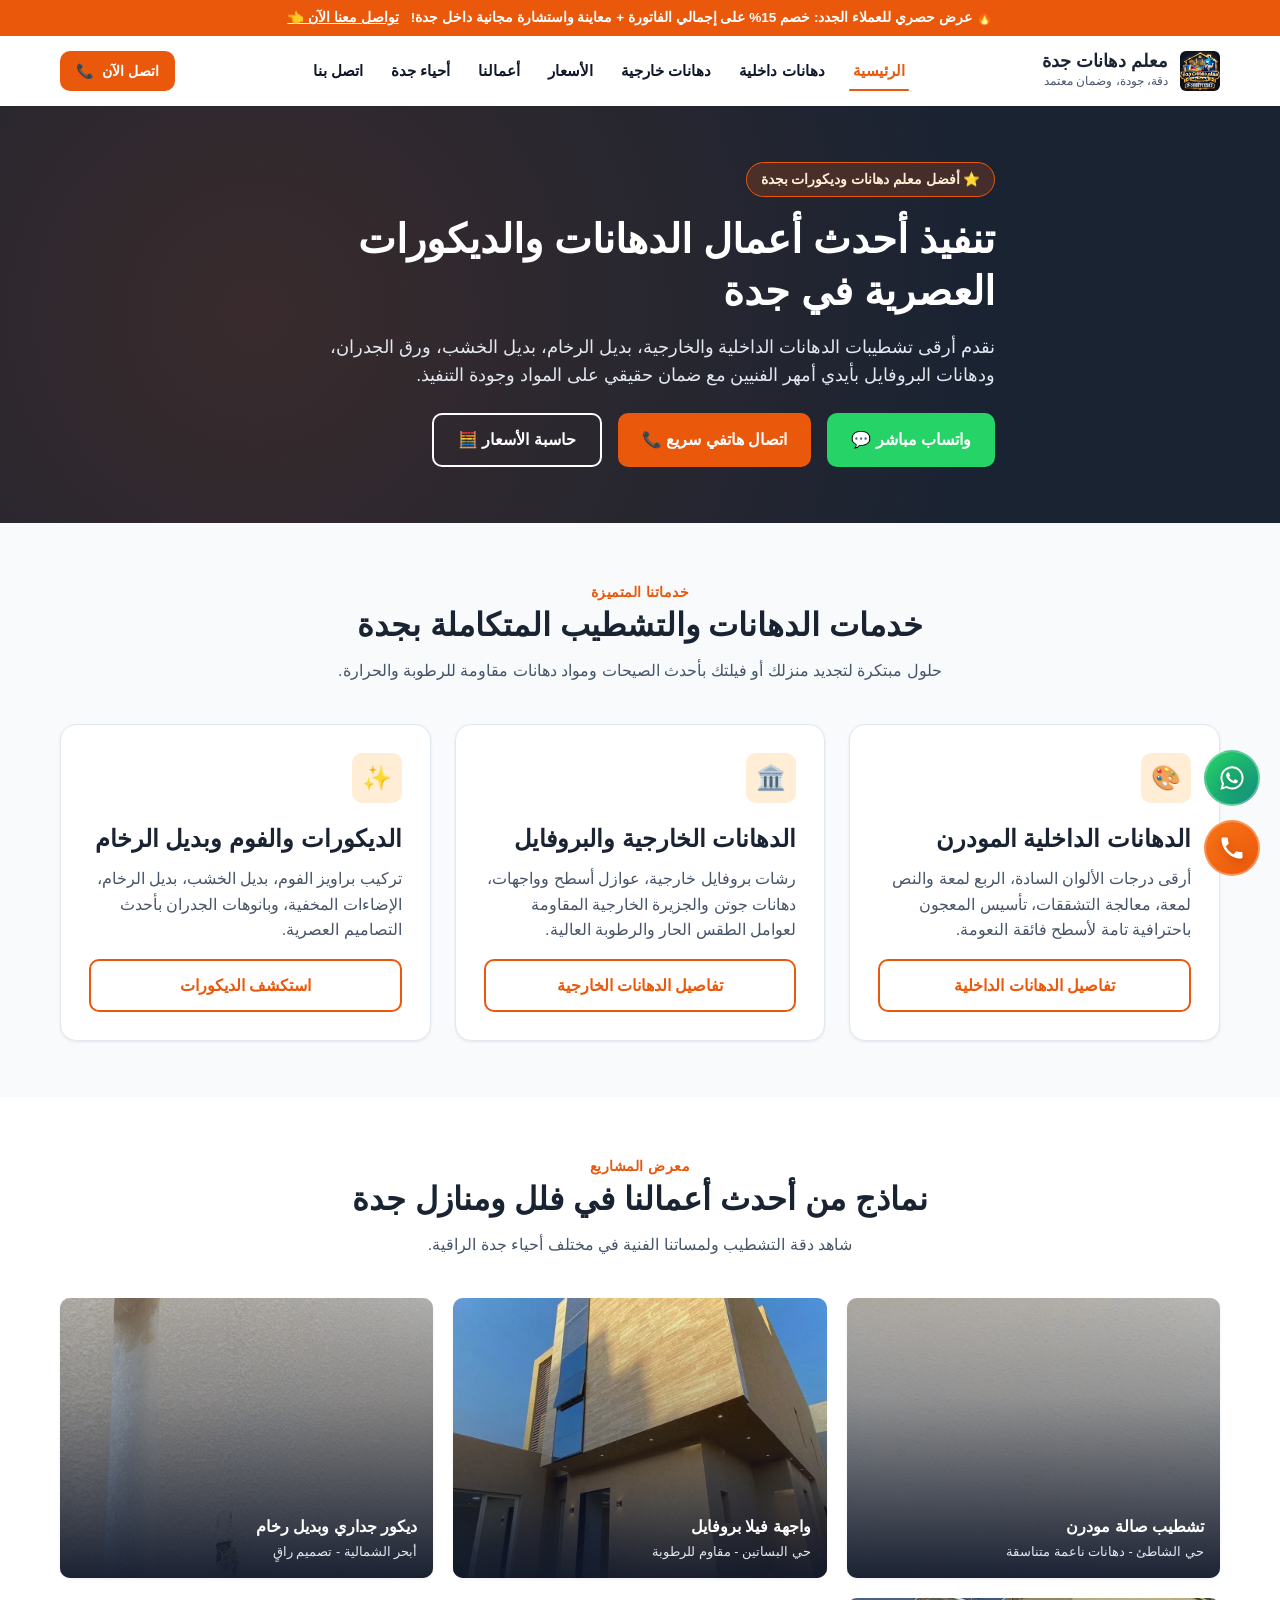
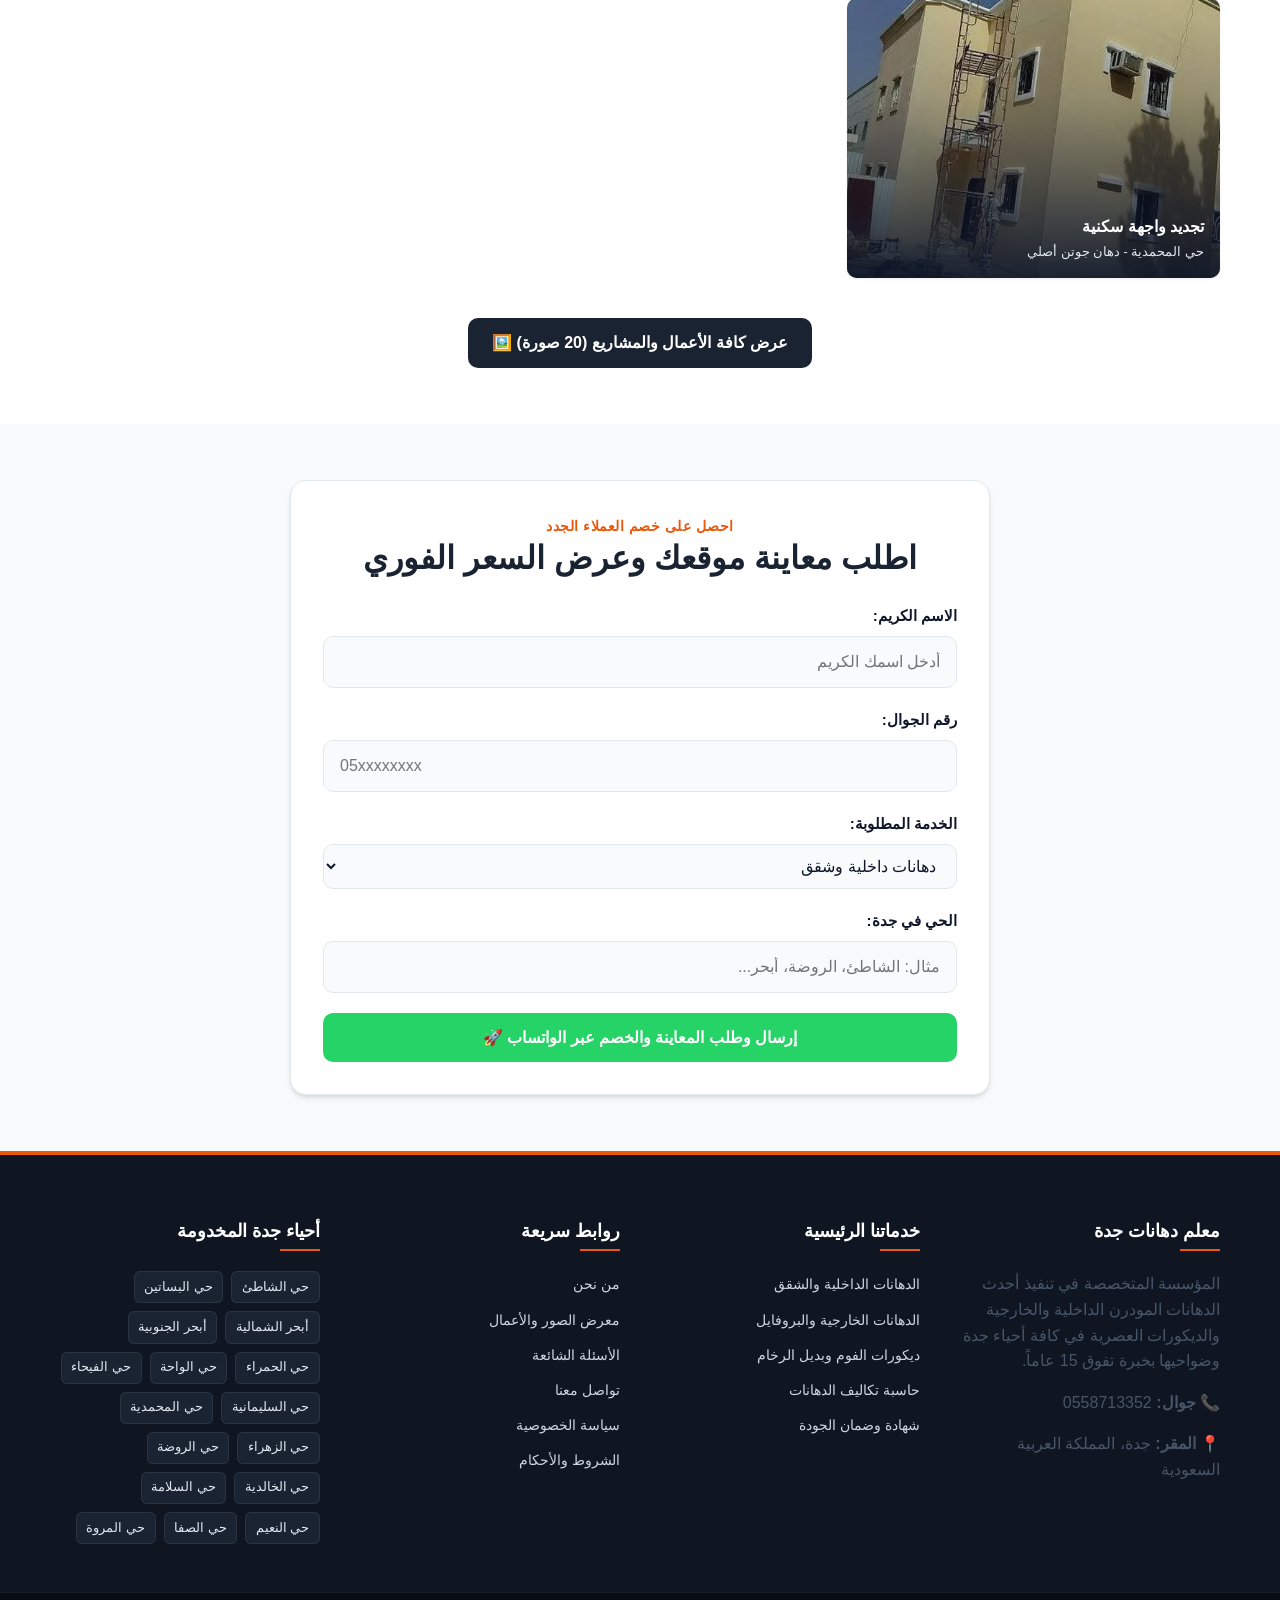
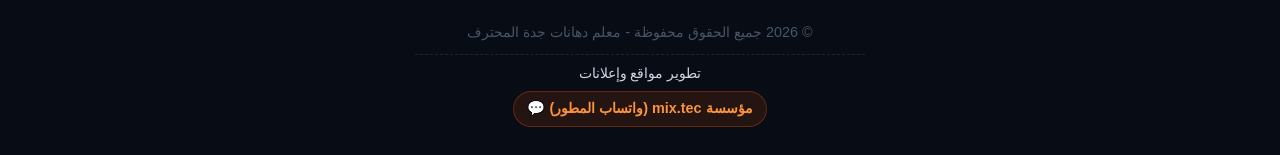
==== commit 358a035f: "Modify footer and add neighborhood tags Updated footer section to include 16 neighborhoods and adjus" ====
--- a/index.html
+++ b/index.html
@@ -7,6 +7,7 @@
   <meta name="description" content="معلم دهانات بجدة لتنفيذ كافة أعمال الدهانات الداخلية والخارجية، الديكورات الحديثة، الفوم، بديل الرخام، دهانات الواجهات والبروفايل بأعلى جودة وضمان معتمد.">
   <link rel="canonical" href="https://jeddah-paints.dev/">
   
+  <!-- Favicon & Manifest -->
   <link rel="icon" type="image/webp" href="images/logo_result.webp">
   <link rel="manifest" href="manifest.json">
   <meta name="theme-color" content="#1a2332">
@@ -25,9 +26,13 @@
   <meta name="twitter:card" content="summary_large_image">
   <meta name="twitter:image" content="https://jeddah-paints.dev/images/logo_result.webp">
 
+  <!-- Critical Preload -->
   <link rel="preload" as="image" href="images/logo_result.webp" fetchpriority="high">
+  
+  <!-- CSS -->
   <link rel="stylesheet" href="style.css">
 
+  <!-- JSON-LD Local SEO Schema -->
   <script type="application/ld+json">
   {
     "@context": "https://schema.org",
@@ -47,6 +52,12 @@
       "latitude": 21.543333,
       "longitude": 39.172778
     },
+    "openingHoursSpecification": {
+      "@type": "OpeningHoursSpecification",
+      "dayOfWeek": ["Saturday", "Sunday", "Monday", "Tuesday", "Wednesday", "Thursday", "Friday"],
+      "opens": "07:00",
+      "closes": "23:00"
+    },
     "priceRange": "$$"
   }
   </script>
@@ -285,7 +296,7 @@
     </button>
   </div>
 
-  <!-- Unified Footer with Stacked Developer Credits -->
+  <!-- Unified Footer with 16 Neighborhoods & Stacked Credits -->
   <footer class="footer">
     <div class="container">
       <div class="footer-grid">
@@ -326,6 +337,10 @@
             <span class="seo-tag">حي البساتين</span>
             <span class="seo-tag">أبحر الشمالية</span>
             <span class="seo-tag">أبحر الجنوبية</span>
+            <span class="seo-tag">حي الحمراء</span>
+            <span class="seo-tag">حي الواحة</span>
+            <span class="seo-tag">حي الفيحاء</span>
+            <span class="seo-tag">حي السليمانية</span>
             <span class="seo-tag">حي المحمدية</span>
             <span class="seo-tag">حي الزهراء</span>
             <span class="seo-tag">حي الروضة</span>
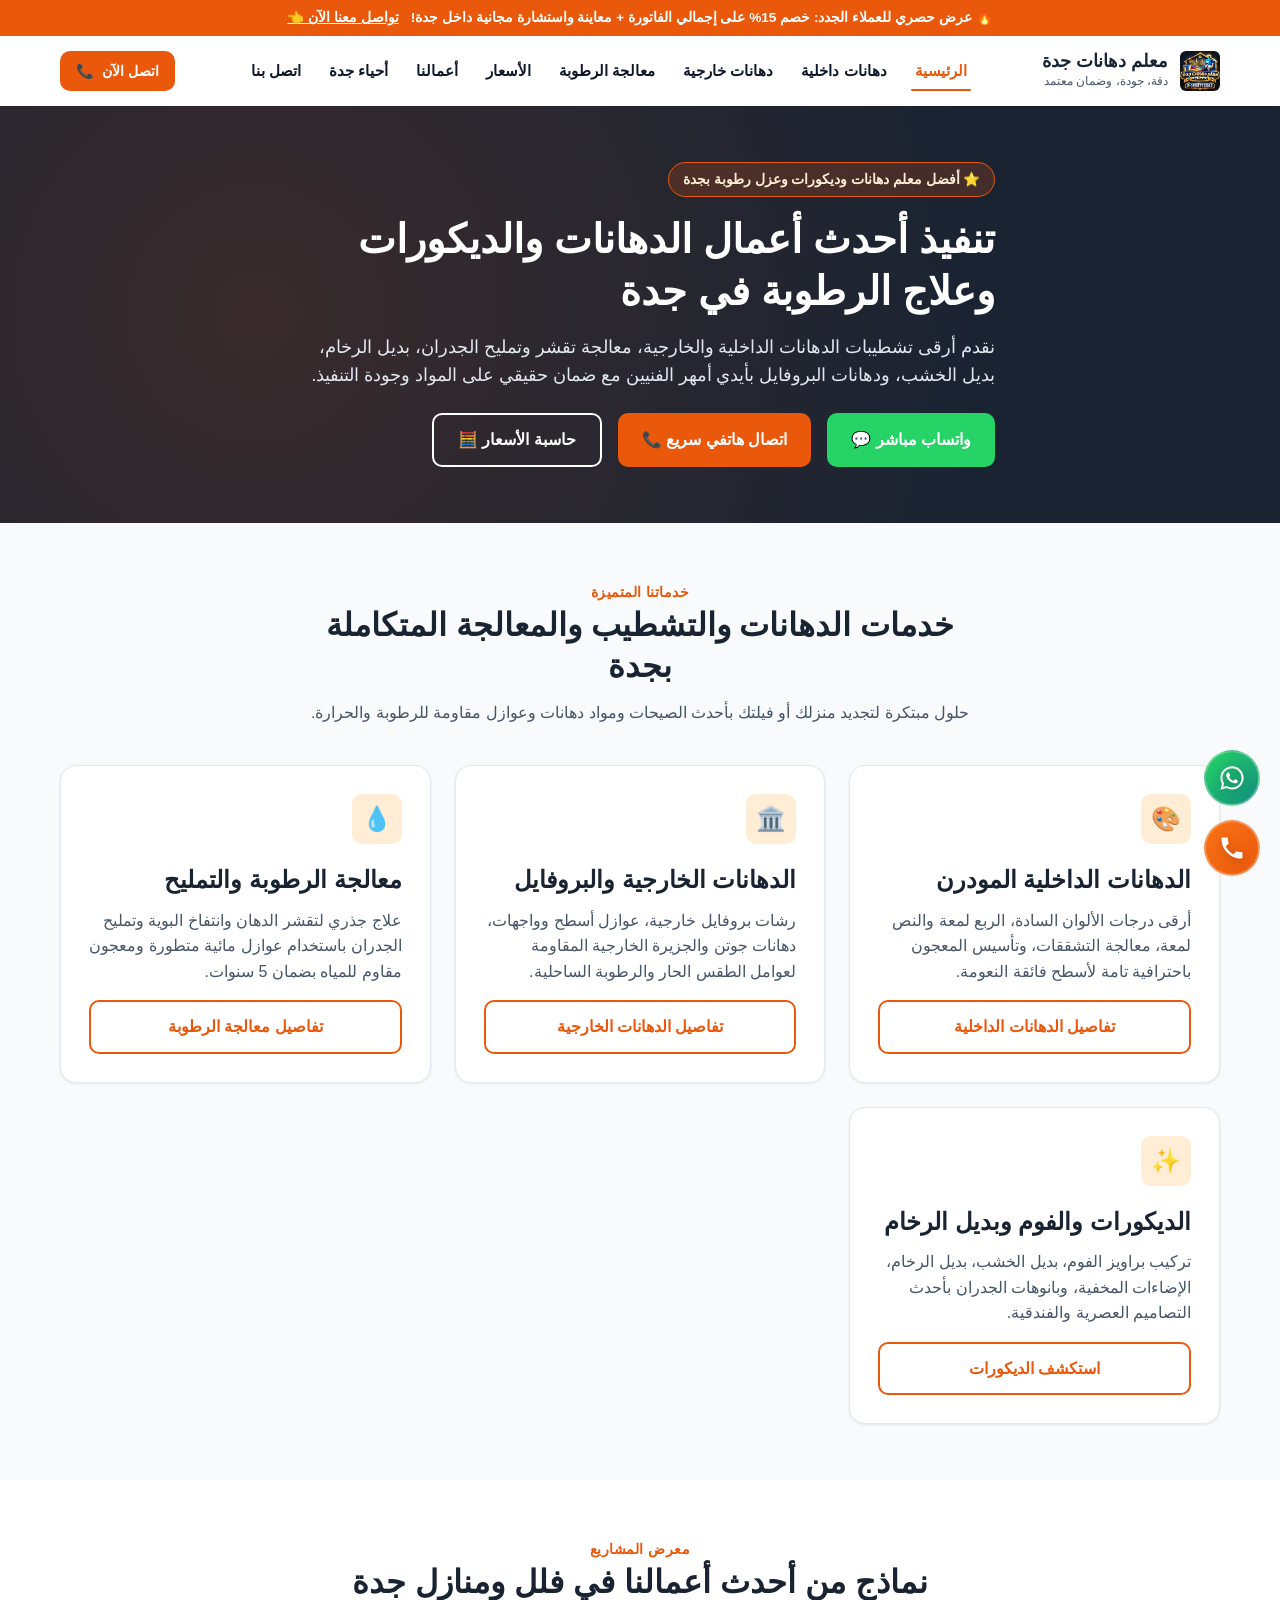
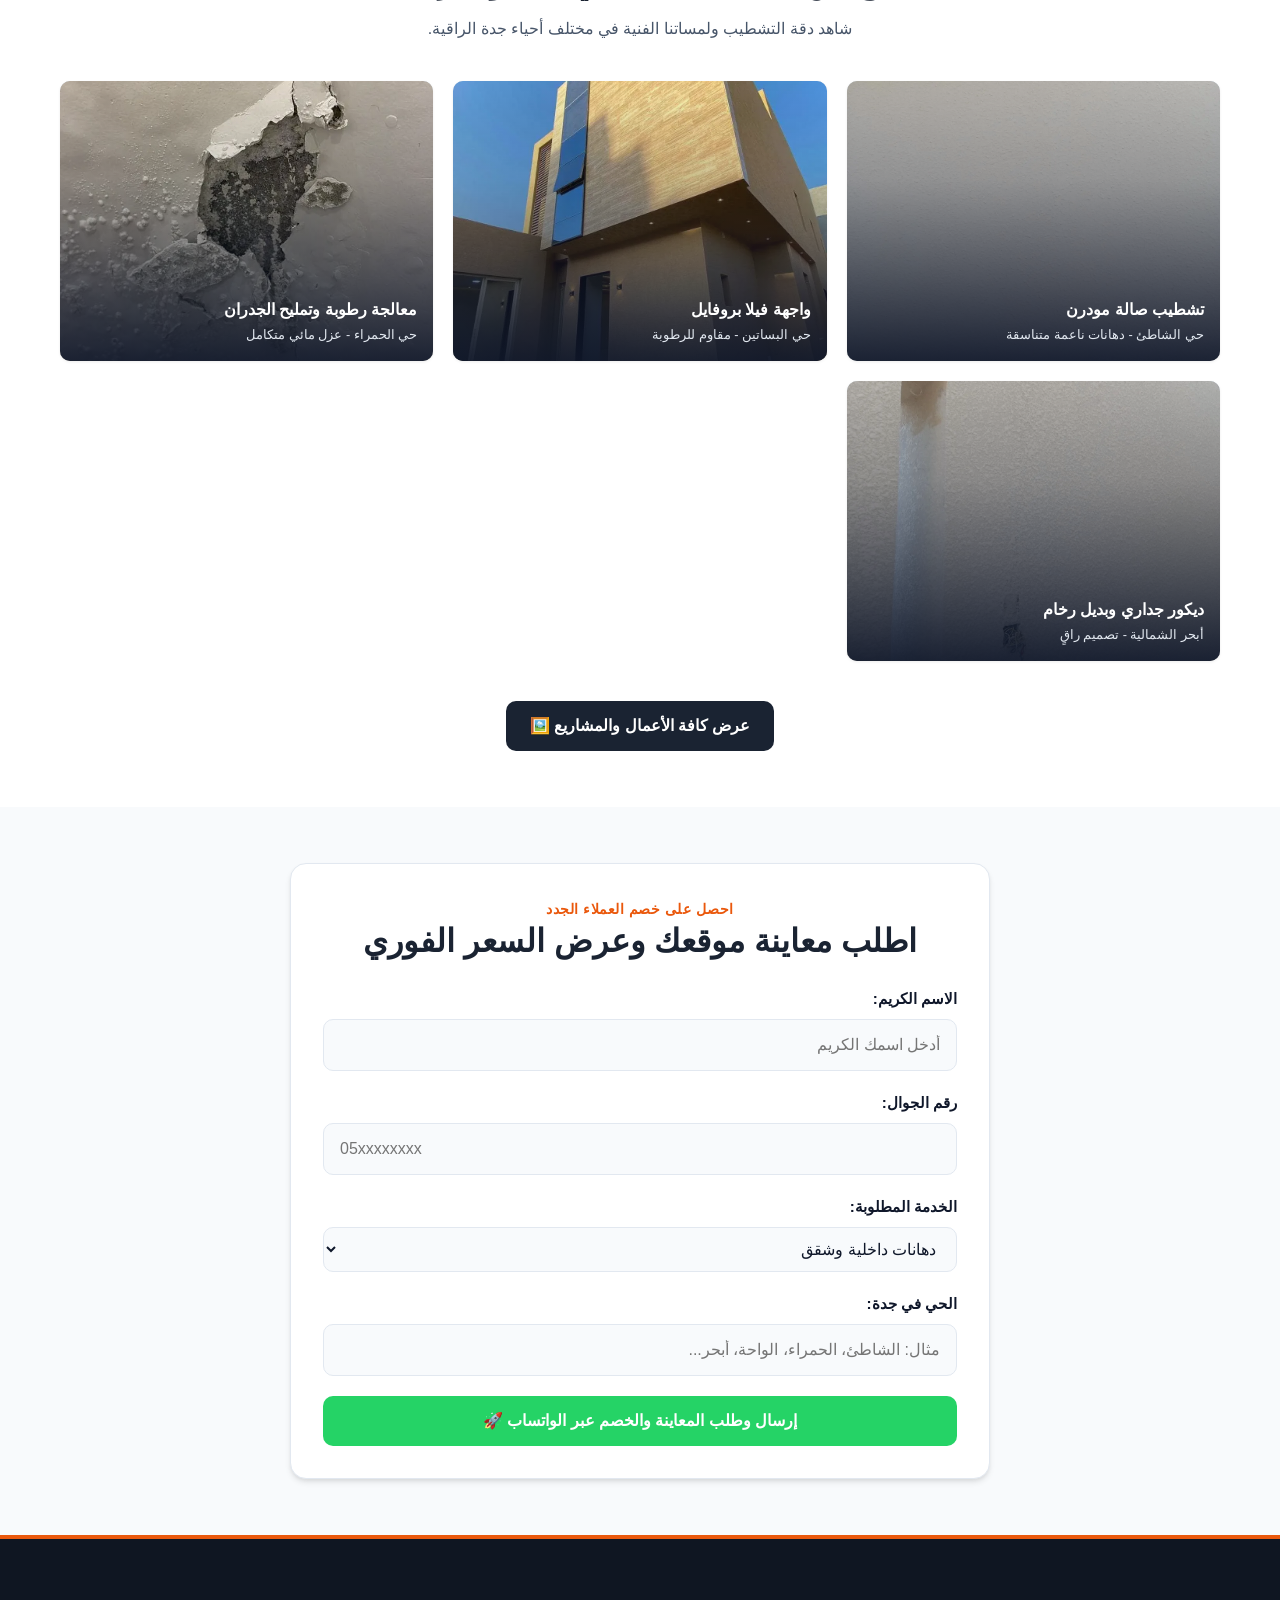
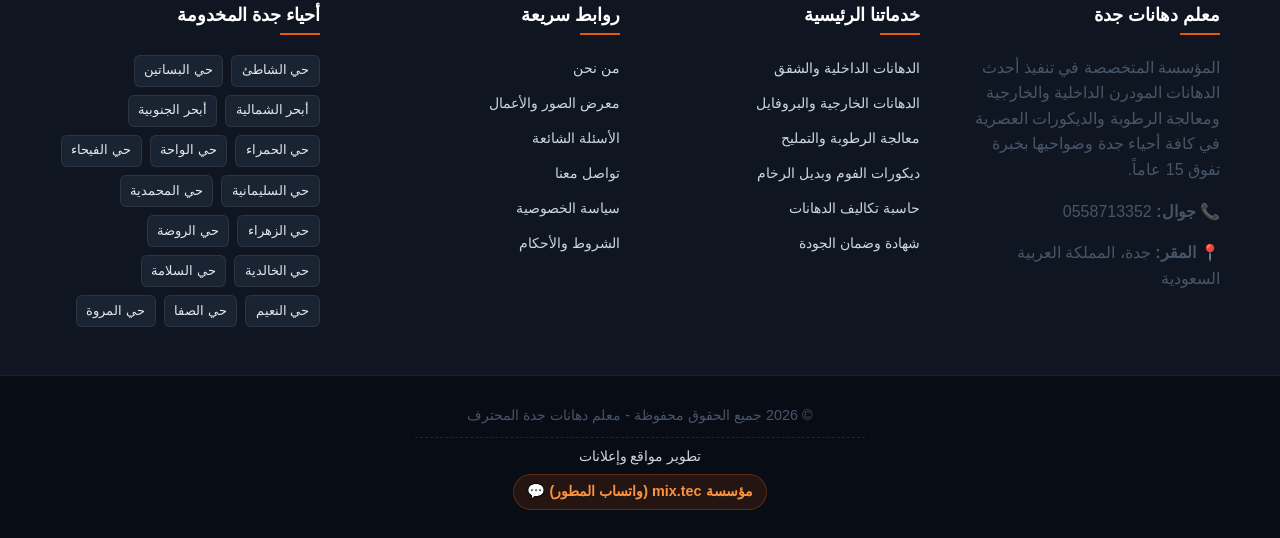
==== commit 1ee8fad3: "Enhance SEO and add moisture treatment service Updated the title and meta descriptions to include mo" ====
--- a/index.html
+++ b/index.html
@@ -3,8 +3,8 @@
 <head>
   <meta charset="UTF-8">
   <meta name="viewport" content="width=device-width, initial-scale=1.0">
-  <title>معلم دهانات جدة المحترف | أفضل خدمات الدهان الداخلي والخارجي والديكورات</title>
-  <meta name="description" content="معلم دهانات بجدة لتنفيذ كافة أعمال الدهانات الداخلية والخارجية، الديكورات الحديثة، الفوم، بديل الرخام، دهانات الواجهات والبروفايل بأعلى جودة وضمان معتمد.">
+  <title>معلم دهانات جدة المحترف | دهانات داخلية وخارجية ومعالجة الرطوبة والديكورات</title>
+  <meta name="description" content="معلم دهانات بجدة لتنفيذ كافة أعمال الدهانات الداخلية والخارجية، معالجة رطوبة وتمليح الجدران، الديكورات الحديثة، الفوم، بديل الرخام، والبروفايل بأعلى جودة وضمان معتمد.">
   <link rel="canonical" href="https://jeddah-paints.dev/">
   
   <!-- Favicon & Manifest -->
@@ -14,8 +14,8 @@
 
   <!-- Open Graph & Social Share Preview Meta Tags -->
   <meta property="og:site_name" content="معلم دهانات جدة المحترف">
-  <meta property="og:title" content="معلم دهانات جدة المحترف | دهانات داخلية وخارجية">
-  <meta property="og:description" content="أفضل معلم بوية ودهانات في جدة. تنفيذ سريع، دقة متناهية، أسعار منافسة في جميع أحياء جدة.">
+  <meta property="og:title" content="معلم دهانات جدة المحترف | دهانات داخلية وخارجية ومعالجة الرطوبة">
+  <meta property="og:description" content="أفضل معلم بوية ودهانات وعزل رطوبة في جدة. تنفيذ سريع، دقة متناهية، أسعار منافسة في جميع أحياء جدة.">
   <meta property="og:image" content="https://jeddah-paints.dev/images/logo_result.webp">
   <meta property="og:image:secure_url" content="https://jeddah-paints.dev/images/logo_result.webp">
   <meta property="og:image:type" content="image/webp">
@@ -81,10 +81,12 @@
         </div>
       </a>
 
+      <!-- القائمة الرئيسية المحدثة بالصفحة الجديدة -->
       <nav class="nav-menu" aria-label="القائمة الرئيسية">
         <a href="index.html" class="nav-link active">الرئيسية</a>
         <a href="interior-painting.html" class="nav-link">دهانات داخلية</a>
         <a href="exterior-painting.html" class="nav-link">دهانات خارجية</a>
+        <a href="moisture-treatment.html" class="nav-link">معالجة الرطوبة</a>
         <a href="prices.html" class="nav-link">الأسعار</a>
         <a href="our-works.html" class="nav-link">أعمالنا</a>
         <a href="city-landing.html" class="nav-link">أحياء جدة</a>
@@ -104,7 +106,7 @@
     </div>
   </header>
 
-  <!-- Mobile Navigation Overlay -->
+  <!-- Mobile Navigation Overlay المحدث بالقائمة الجديدة -->
   <div class="mobile-nav" id="mobileNav">
     <div class="mobile-nav-panel">
       <div class="mobile-nav-header">
@@ -115,6 +117,7 @@
         <li class="mobile-nav-item"><a href="index.html" class="active">الرئيسية</a></li>
         <li class="mobile-nav-item"><a href="interior-painting.html">دهانات داخلية وديكورات</a></li>
         <li class="mobile-nav-item"><a href="exterior-painting.html">دهانات خارجية وبروفايل</a></li>
+        <li class="mobile-nav-item"><a href="moisture-treatment.html">معالجة الرطوبة والتمليح</a></li>
         <li class="mobile-nav-item"><a href="prices.html">حاسبة وتكلفة الأسعار</a></li>
         <li class="mobile-nav-item"><a href="our-works.html">معرض أعمالنا</a></li>
         <li class="mobile-nav-item"><a href="city-landing.html">مناطق وأحياء جدة</a></li>
@@ -130,9 +133,9 @@
     <!-- Hero Section -->
     <section class="hero">
       <div class="container hero-content">
-        <span class="hero-badge">⭐ أفضل معلم دهانات وديكورات بجدة</span>
-        <h1 class="hero-title">تنفيذ أحدث أعمال الدهانات والديكورات العصرية في جدة</h1>
-        <p class="hero-description">نقدم أرقى تشطيبات الدهانات الداخلية والخارجية، بديل الرخام، بديل الخشب، ورق الجدران، ودهانات البروفايل بأيدي أمهر الفنيين مع ضمان حقيقي على المواد وجودة التنفيذ.</p>
+        <span class="hero-badge">⭐ أفضل معلم دهانات وديكورات وعزل رطوبة بجدة</span>
+        <h1 class="hero-title">تنفيذ أحدث أعمال الدهانات والديكورات وعلاج الرطوبة في جدة</h1>
+        <p class="hero-description">نقدم أرقى تشطيبات الدهانات الداخلية والخارجية، معالجة تقشر وتمليح الجدران، بديل الرخام، بديل الخشب، ودهانات البروفايل بأيدي أمهر الفنيين مع ضمان حقيقي على المواد وجودة التنفيذ.</p>
         <div class="hero-ctas">
           <a href="https://wa.me/966558713352?text=السلام%20عليكم%20أرغب%20في%20معاينة%20وطلب%20عرض%20سعر%20للدهانات" class="btn btn-whatsapp">
             واتساب مباشر 💬
@@ -147,34 +150,45 @@
       </div>
     </section>
 
-    <!-- Services Overview -->
+    <!-- Services Overview (قسم خدماتنا محدث بالخدمة الرابعة) -->
     <section class="section">
       <div class="container">
         <div class="section-header">
           <span class="section-subtitle">خدماتنا المتميزة</span>
-          <h2>خدمات الدهانات والتشطيب المتكاملة بجدة</h2>
-          <p>حلول مبتكرة لتجديد منزلك أو فيلتك بأحدث الصيحات ومواد دهانات مقاومة للرطوبة والحرارة.</p>
+          <h2>خدمات الدهانات والتشطيب والمعالجة المتكاملة بجدة</h2>
+          <p>حلول مبتكرة لتجديد منزلك أو فيلتك بأحدث الصيحات ومواد دهانات وعوازل مقاومة للرطوبة والحرارة.</p>
         </div>
 
         <div class="grid">
+          <!-- خدمة 1 -->
           <div class="card">
             <div class="card-icon">🎨</div>
             <h3>الدهانات الداخلية المودرن</h3>
-            <p>أرقى درجات الألوان السادة، الربع لمعة والنص لمعة، معالجة التشققات، تأسيس المعجون باحترافية تامة لأسطح فائقة النعومة.</p>
+            <p>أرقى درجات الألوان السادة، الربع لمعة والنص لمعة، معالجة التشققات، وتأسيس المعجون باحترافية تامة لأسطح فائقة النعومة.</p>
             <a href="interior-painting.html" class="btn btn-outline btn-block">تفاصيل الدهانات الداخلية</a>
           </div>
 
+          <!-- خدمة 2 -->
           <div class="card">
             <div class="card-icon">🏛️</div>
             <h3>الدهانات الخارجية والبروفايل</h3>
-            <p>رشات بروفايل خارجية، عوازل أسطح وواجهات، دهانات جوتن والجزيرة الخارجية المقاومة لعوامل الطقس الحار والرطوبة العالية.</p>
+            <p>رشات بروفايل خارجية، عوازل أسطح وواجهات، دهانات جوتن والجزيرة الخارجية المقاومة لعوامل الطقس الحار والرطوبة الساحلية.</p>
             <a href="exterior-painting.html" class="btn btn-outline btn-block">تفاصيل الدهانات الخارجية</a>
           </div>
 
+          <!-- خدمة 3 (الخدمة الجديدة) -->
+          <div class="card">
+            <div class="card-icon">💧</div>
+            <h3>معالجة الرطوبة والتمليح</h3>
+            <p>علاج جذري لتقشر الدهان وانتفاخ البوية وتمليح الجدران باستخدام عوازل مائية متطورة ومعجون مقاوم للمياه بضمان 5 سنوات.</p>
+            <a href="moisture-treatment.html" class="btn btn-outline btn-block">تفاصيل معالجة الرطوبة</a>
+          </div>
+
+          <!-- خدمة 4 -->
           <div class="card">
             <div class="card-icon">✨</div>
             <h3>الديكورات والفوم وبديل الرخام</h3>
-            <p>تركيب براويز الفوم، بديل الخشب، بديل الرخام، الإضاءات المخفية، وبانوهات الجدران بأحدث التصاميم العصرية.</p>
+            <p>تركيب براويز الفوم، بديل الخشب، بديل الرخام، الإضاءات المخفية، وبانوهات الجدران بأحدث التصاميم العصرية والفندقية.</p>
             <a href="interior-painting.html" class="btn btn-outline btn-block">استكشف الديكورات</a>
           </div>
         </div>
@@ -208,24 +222,24 @@
           </div>
 
           <div class="gallery-item">
+            <img src="images/moisture-treatment (1)_result.webp" alt="معالجة رطوبة الجدران وعزل الأملاح بجدة" width="400" height="300" loading="lazy" decoding="async">
+            <div class="gallery-overlay">
+              <h3>معالجة رطوبة وتمليح الجدران</h3>
+              <p>حي الحمراء - عزل مائي متكامل</p>
+            </div>
+          </div>
+
+          <div class="gallery-item">
             <img src="images/interior-painting-12_result.webp" alt="ديكور جداري فاخر مع إضاءة مخفية" width="400" height="300" loading="lazy" decoding="async">
             <div class="gallery-overlay">
               <h3>ديكور جداري وبديل رخام</h3>
               <p>أبحر الشمالية - تصميم راقٍ</p>
             </div>
           </div>
-
-          <div class="gallery-item">
-            <img src="images/Exterior-Painting(2)_result_result_result.webp" alt="دهان خارجي حديث لفيلا سكنية" width="400" height="300" loading="lazy" decoding="async">
-            <div class="gallery-overlay">
-              <h3>تجديد واجهة سكنية</h3>
-              <p>حي المحمدية - دهان جوتن أصلي</p>
-            </div>
-          </div>
         </div>
 
         <div style="text-align: center; margin-top: 2.5rem;">
-          <a href="our-works.html" class="btn btn-secondary">عرض كافة الأعمال والمشاريع (20 صورة) 🖼️</a>
+          <a href="our-works.html" class="btn btn-secondary">عرض كافة الأعمال والمشاريع 🖼️</a>
         </div>
       </div>
     </section>
@@ -255,6 +269,7 @@
               <select id="homeService" name="service_type" class="form-control" required>
                 <option value="دهانات داخلية">دهانات داخلية وشقق</option>
                 <option value="دهانات خارجية وبروفايل">دهانات خارجية وواجهات بروفايل</option>
+                <option value="معالجة رطوبة وتمليح الجدران">معالجة رطوبة وتمليح الجدران</option>
                 <option value="ديكورات وفوم وبديل رخام">ديكورات (فوم - بديل رخام - بديل خشب)</option>
                 <option value="ترميم وتجديد دهانات">ترميم وتجديد دهانات شاملة</option>
               </select>
@@ -262,7 +277,7 @@
 
             <div class="form-group">
               <label for="homeDistrict" class="form-label">الحي في جدة:</label>
-              <input type="text" id="homeDistrict" name="district" class="form-control" placeholder="مثال: الشاطئ، الروضة، أبحر..." required>
+              <input type="text" id="homeDistrict" name="district" class="form-control" placeholder="مثال: الشاطئ، الحمراء، الواحة، أبحر..." required>
             </div>
 
             <button type="submit" class="btn btn-whatsapp btn-block">
@@ -302,7 +317,7 @@
       <div class="footer-grid">
         <div class="footer-column">
           <h3>معلم دهانات جدة</h3>
-          <p>المؤسسة المتخصصة في تنفيذ أحدث الدهانات المودرن الداخلية والخارجية والديكورات العصرية في كافة أحياء جدة وضواحيها بخبرة تفوق 15 عاماً.</p>
+          <p>المؤسسة المتخصصة في تنفيذ أحدث الدهانات المودرن الداخلية والخارجية ومعالجة الرطوبة والديكورات العصرية في كافة أحياء جدة وضواحيها بخبرة تفوق 15 عاماً.</p>
           <p>📞 <strong>جوال:</strong> 0558713352</p>
           <p>📍 <strong>المقر:</strong> جدة، المملكة العربية السعودية</p>
         </div>
@@ -312,6 +327,7 @@
           <ul class="footer-links">
             <li><a href="interior-painting.html">الدهانات الداخلية والشقق</a></li>
             <li><a href="exterior-painting.html">الدهانات الخارجية والبروفايل</a></li>
+            <li><a href="moisture-treatment.html">معالجة الرطوبة والتمليح</a></li>
             <li><a href="interior-painting.html">ديكورات الفوم وبديل الرخام</a></li>
             <li><a href="prices.html">حاسبة تكاليف الدهانات</a></li>
             <li><a href="warranty.html">شهادة وضمان الجودة</a></li>
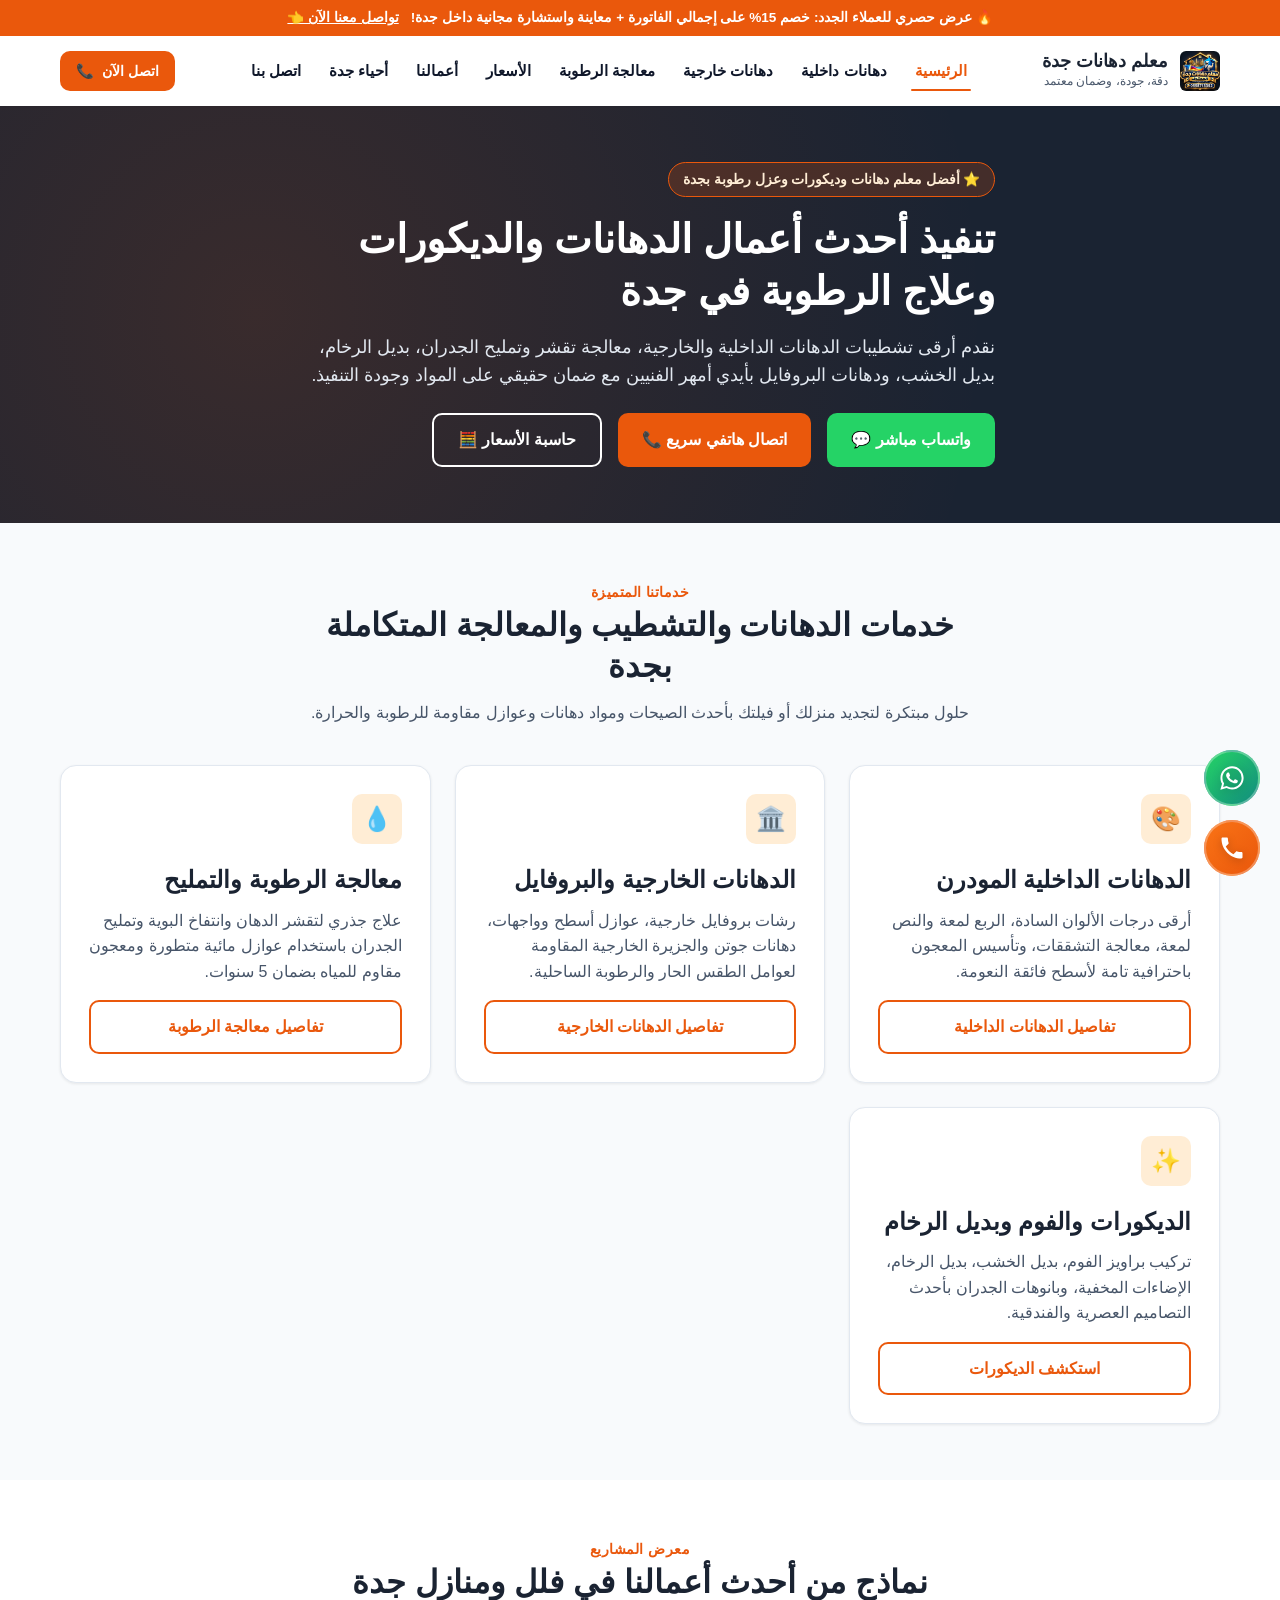
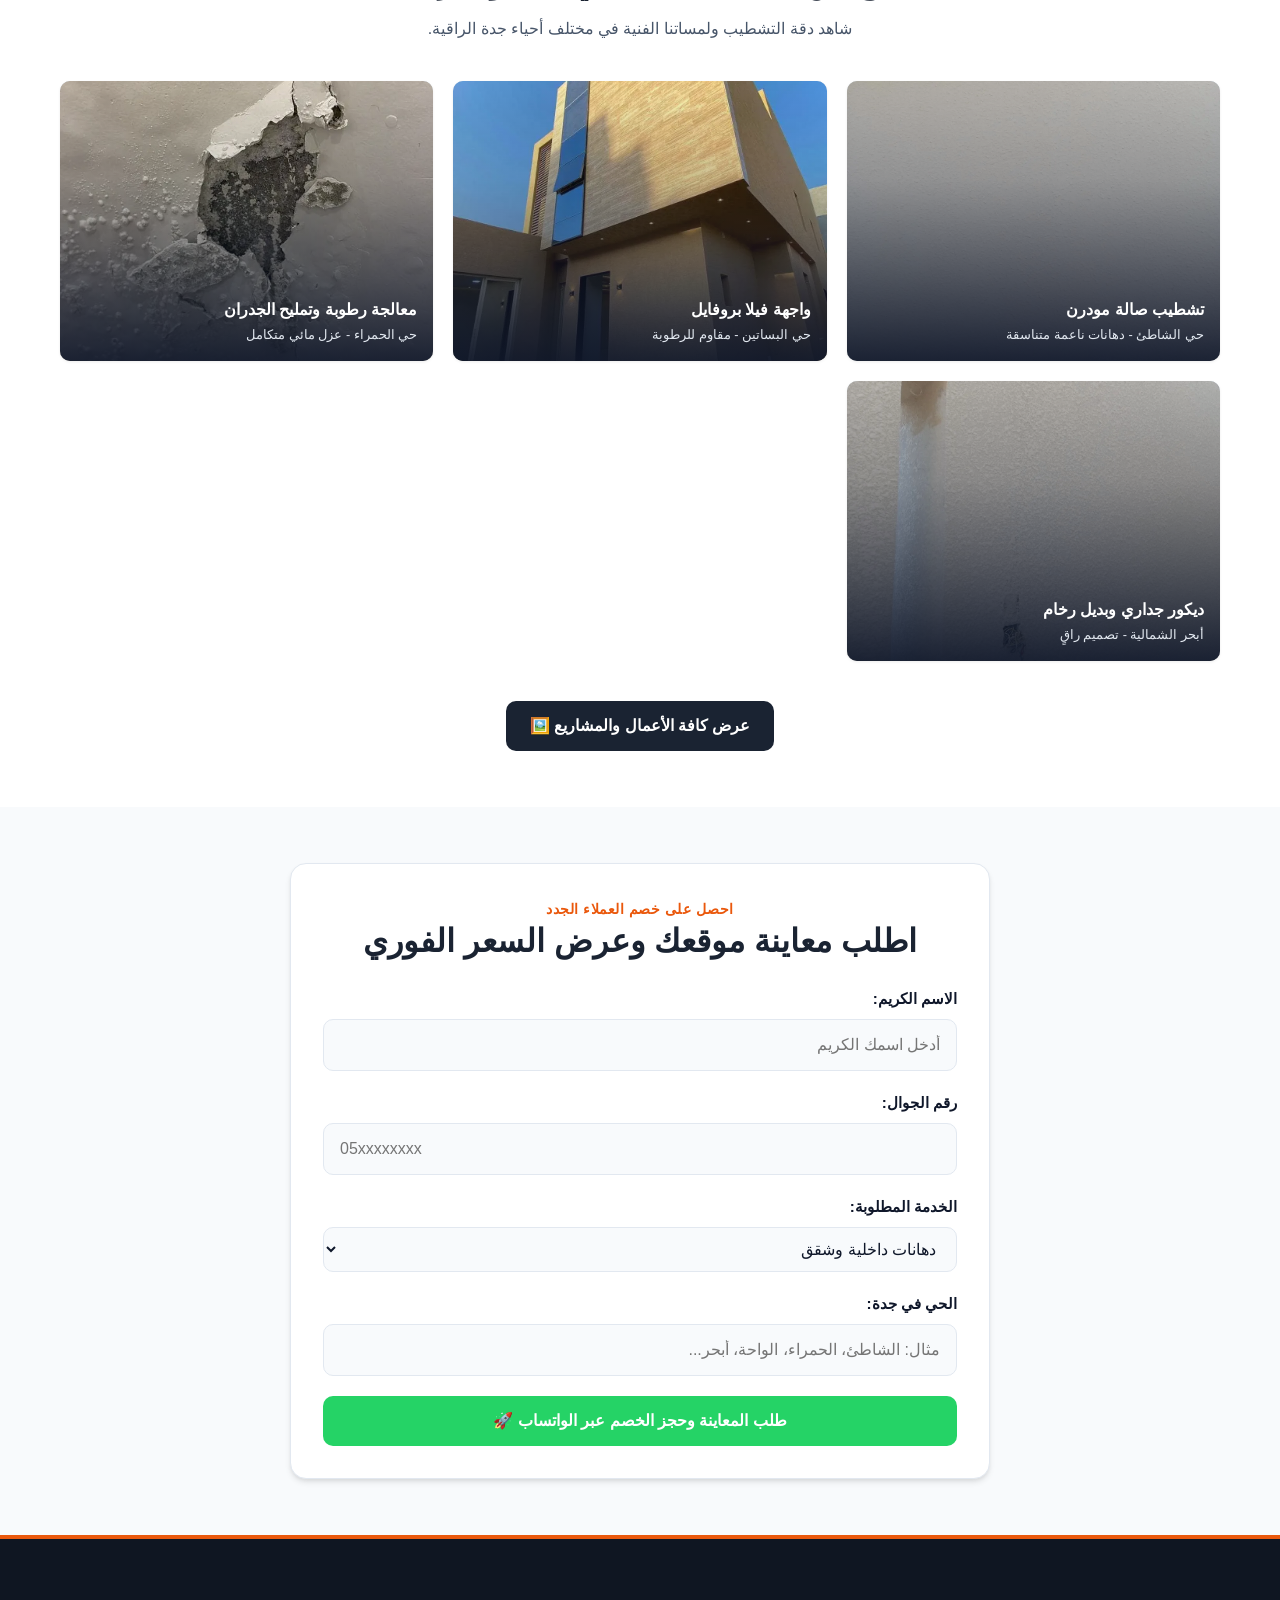
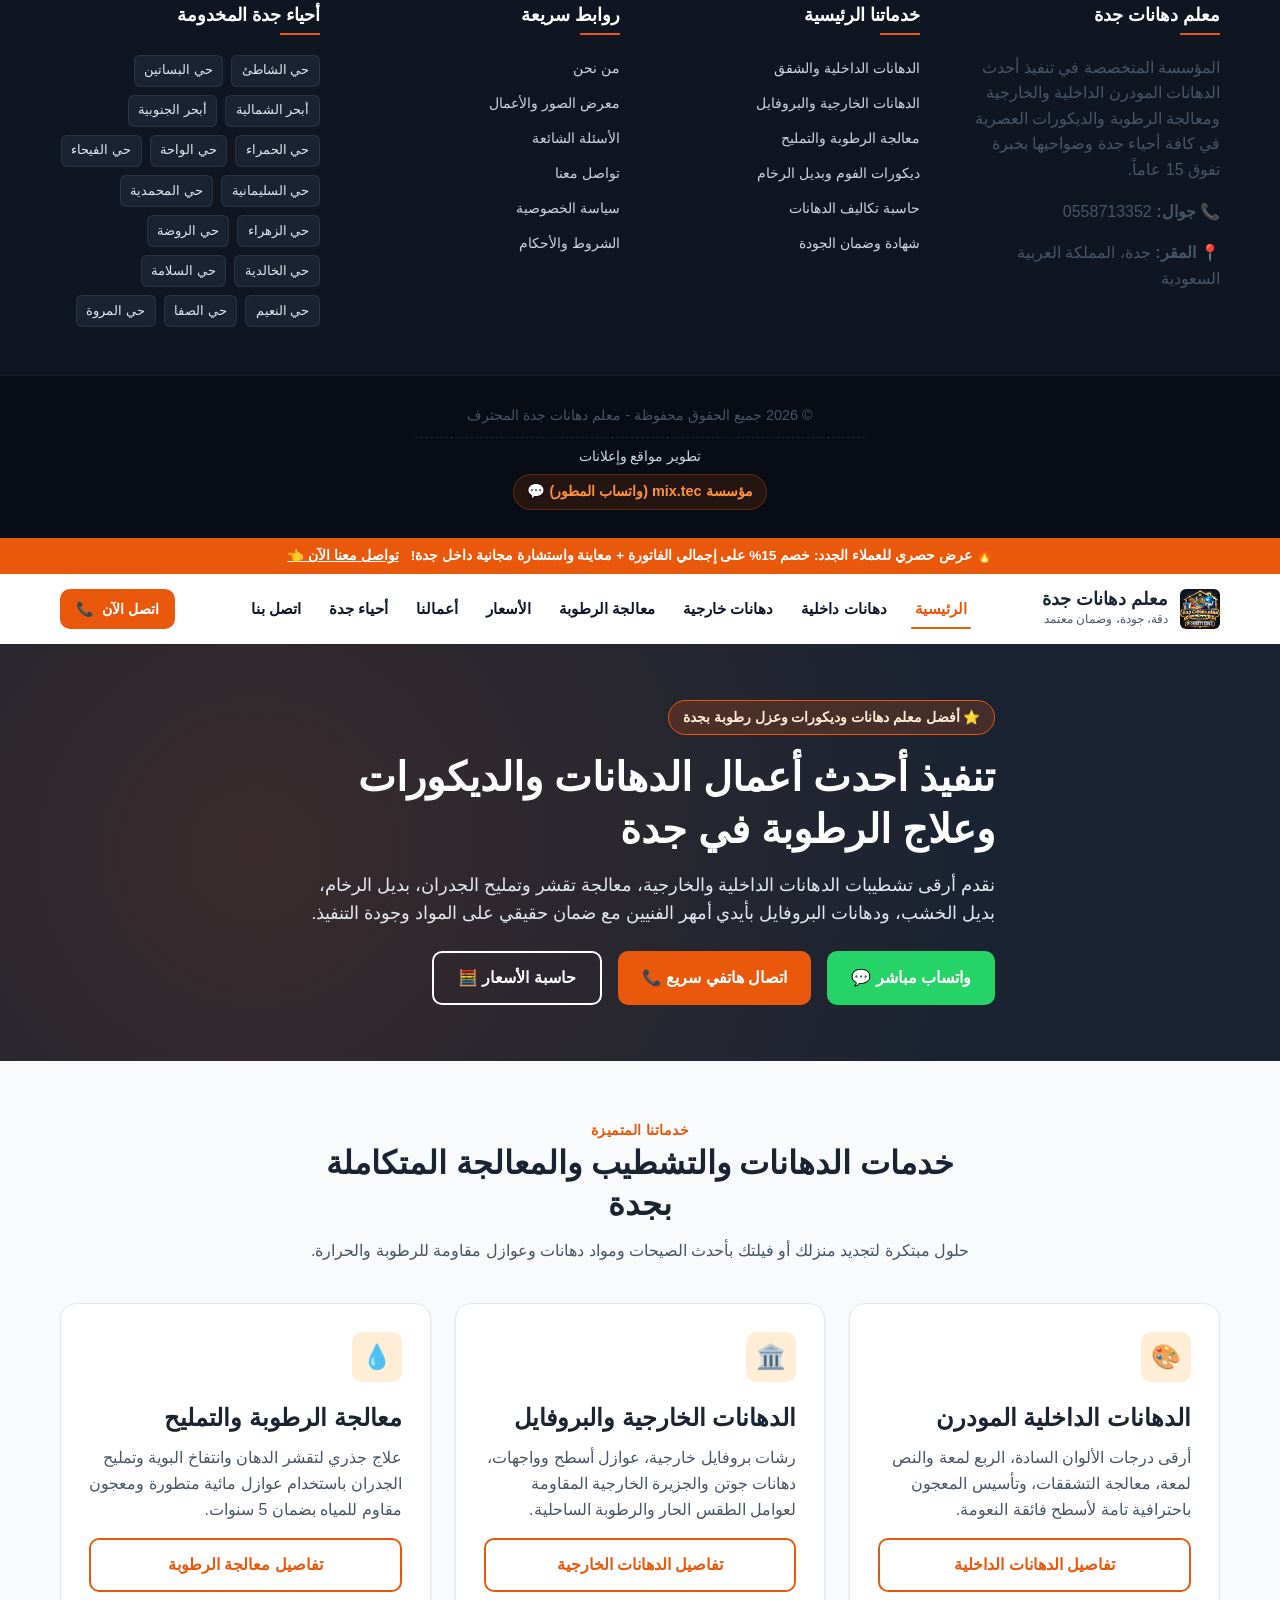
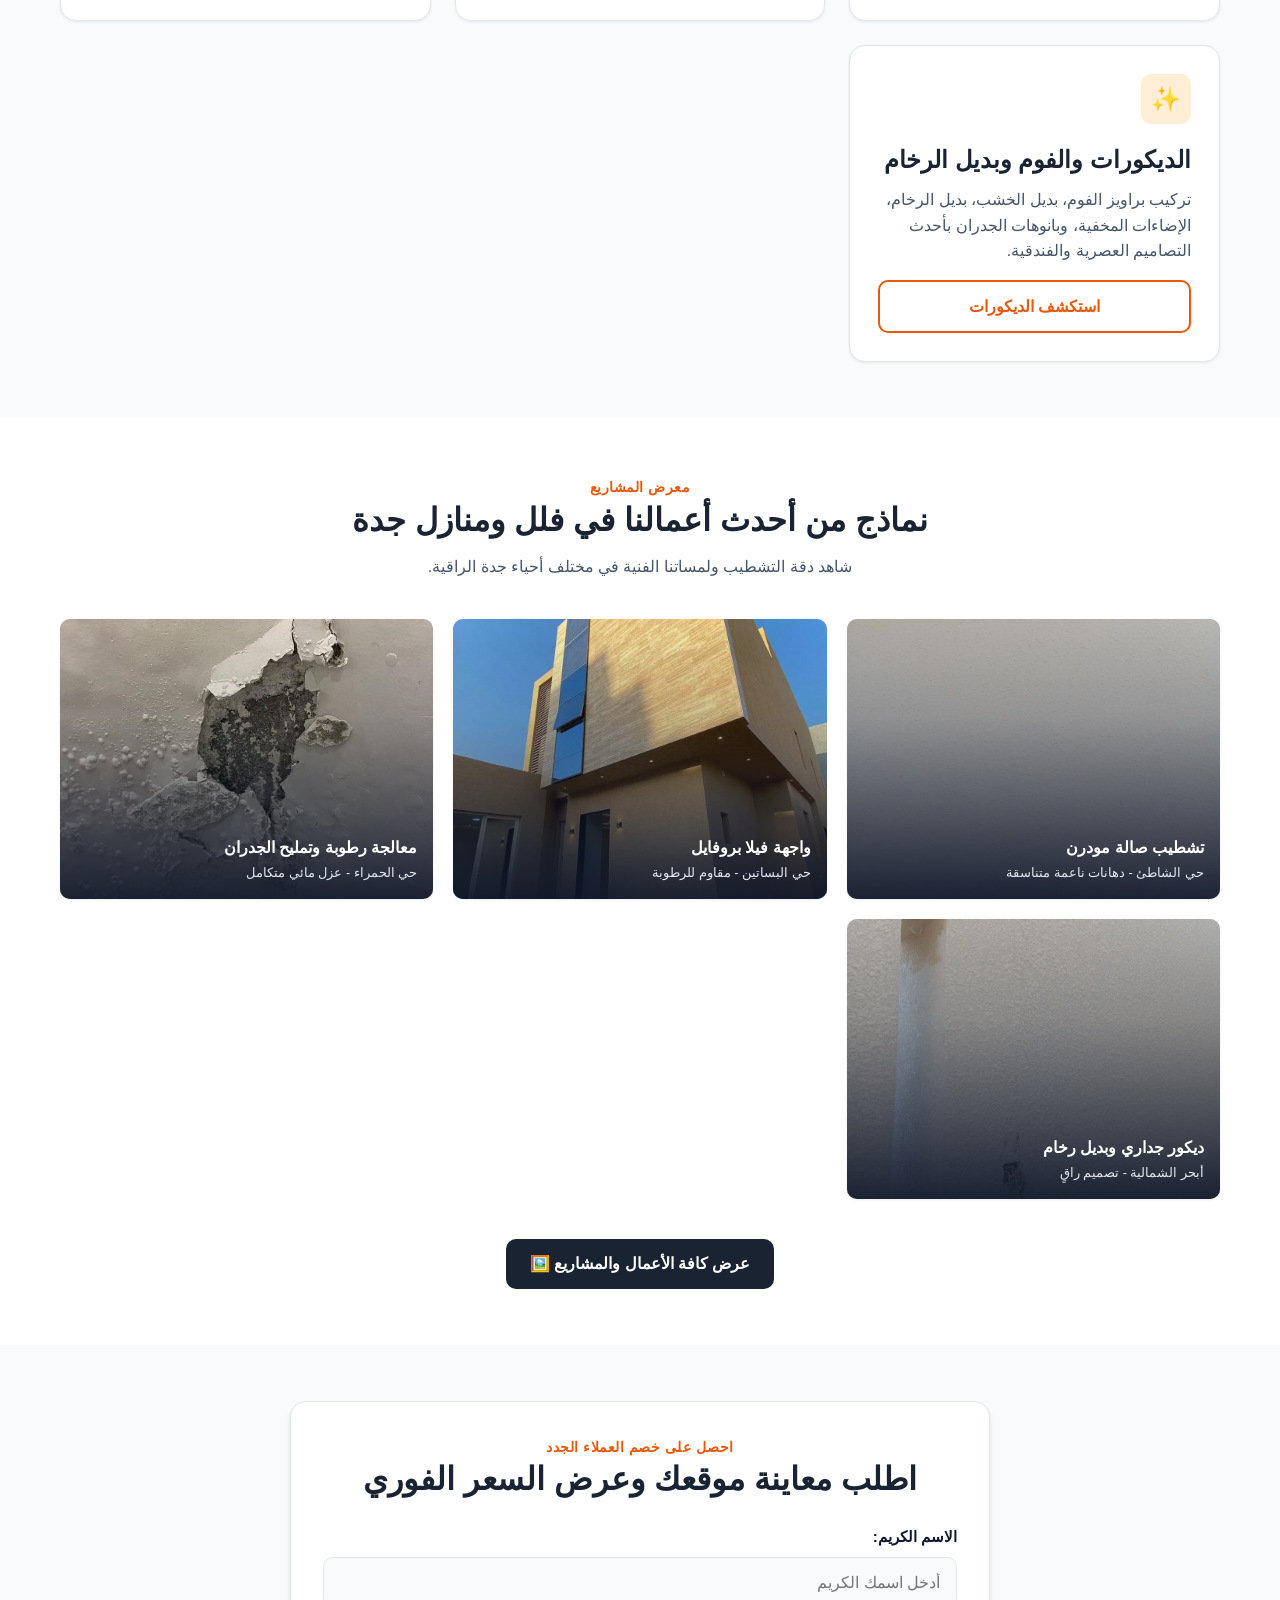
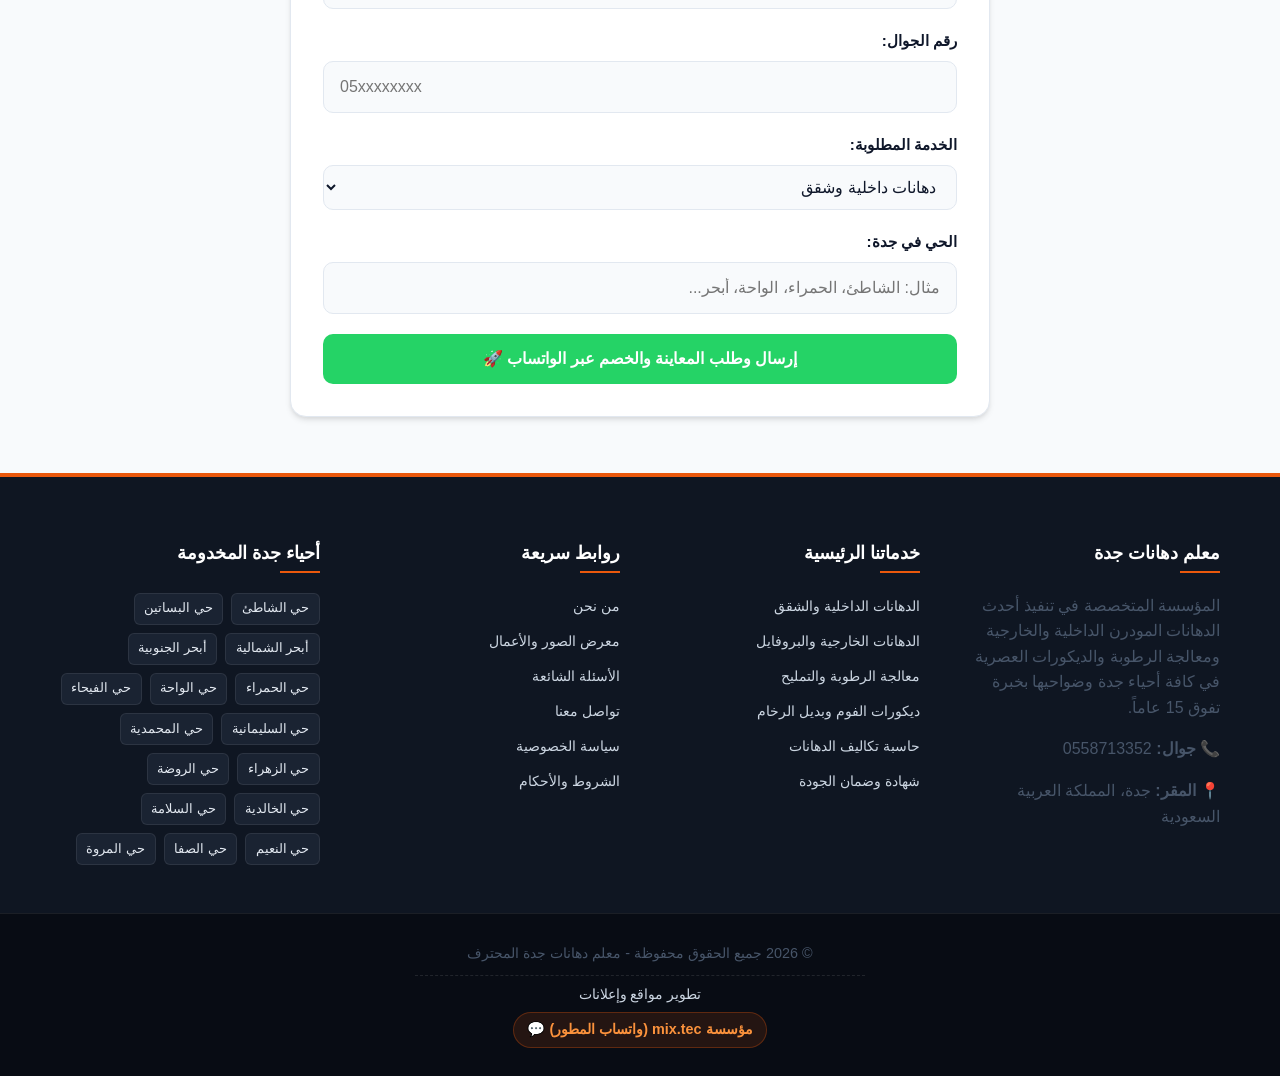
==== commit aace337b: "Enhance SEO and update header navigation Added new meta tags for SEO and improved the header structu" ====
--- a/index.html
+++ b/index.html
@@ -1,3 +1,16 @@
+<!DOCTYPE html>
+<html lang="ar" dir="rtl">
+<head>
+  <meta charset="UTF-8">
+  <meta name="viewport" content="width=device-width, initial-scale=1.0">
+  <title>معلم دهانات جدة المحترف | دهانات داخلية وخارجية ومعالجة الرطوبة والديكورات</title>
+  <meta name="description" content="معلم دهانات بجدة لتنفيذ كافة أعمال الدهانات الداخلية والخارجية، معالجة رطوبة وتمليح الجدران، الديكورات الحديثة، الفوم، بديل الرخام، والبروفايل بأعلى جودة وضمان معتمد.">
+  <link rel="canonical" href="https://jeddah-paints.dev/">
+  
+  <!-- Favicon & Manifest -->
+  <link rel="icon" type="image/webp" href="images/logo_result.webp">
+  <link rel="manifest" href="manifest.json">
+  <meta name="theme-color" content="#1a2332">
 <!DOCTYPE html>
 <html lang="ar" dir="rtl">
 <head>
@@ -81,7 +94,6 @@
         </div>
       </a>
 
-      <!-- القائمة الرئيسية المحدثة بالصفحة الجديدة -->
       <nav class="nav-menu" aria-label="القائمة الرئيسية">
         <a href="index.html" class="nav-link active">الرئيسية</a>
         <a href="interior-painting.html" class="nav-link">دهانات داخلية</a>
@@ -106,7 +118,7 @@
     </div>
   </header>
 
-  <!-- Mobile Navigation Overlay المحدث بالقائمة الجديدة -->
+  <!-- Mobile Navigation Overlay -->
   <div class="mobile-nav" id="mobileNav">
     <div class="mobile-nav-panel">
       <div class="mobile-nav-header">
@@ -150,7 +162,7 @@
       </div>
     </section>
 
-    <!-- Services Overview (قسم خدماتنا محدث بالخدمة الرابعة) -->
+    <!-- Services Overview -->
     <section class="section">
       <div class="container">
         <div class="section-header">
@@ -160,7 +172,6 @@
         </div>
 
         <div class="grid">
-          <!-- خدمة 1 -->
           <div class="card">
             <div class="card-icon">🎨</div>
             <h3>الدهانات الداخلية المودرن</h3>
@@ -168,7 +179,6 @@
             <a href="interior-painting.html" class="btn btn-outline btn-block">تفاصيل الدهانات الداخلية</a>
           </div>
 
-          <!-- خدمة 2 -->
           <div class="card">
             <div class="card-icon">🏛️</div>
             <h3>الدهانات الخارجية والبروفايل</h3>
@@ -176,7 +186,6 @@
             <a href="exterior-painting.html" class="btn btn-outline btn-block">تفاصيل الدهانات الخارجية</a>
           </div>
 
-          <!-- خدمة 3 (الخدمة الجديدة) -->
           <div class="card">
             <div class="card-icon">💧</div>
             <h3>معالجة الرطوبة والتمليح</h3>
@@ -184,7 +193,6 @@
             <a href="moisture-treatment.html" class="btn btn-outline btn-block">تفاصيل معالجة الرطوبة</a>
           </div>
 
-          <!-- خدمة 4 -->
           <div class="card">
             <div class="card-icon">✨</div>
             <h3>الديكورات والفوم وبديل الرخام</h3>
@@ -244,7 +252,7 @@
       </div>
     </section>
 
-    <!-- Quick Conversion Lead Form -->
+    <!-- Quick Conversion Lead Form (مع زر إرسال متوافق 100% للجوال) -->
     <section class="section">
       <div class="container">
         <div class="calc-box">
@@ -281,7 +289,7 @@
             </div>
 
             <button type="submit" class="btn btn-whatsapp btn-block">
-              إرسال وطلب المعاينة والخصم عبر الواتساب 🚀
+              طلب المعاينة وحجز الخصم عبر الواتساب 🚀
             </button>
           </form>
         </div>
@@ -387,3 +395,378 @@
   <script src="script.js" defer></script>
 </body>
 </html>
+  <!-- Open Graph & Social Share Preview Meta Tags -->
+  <meta property="og:site_name" content="معلم دهانات جدة المحترف">
+  <meta property="og:title" content="معلم دهانات جدة المحترف | دهانات داخلية وخارجية ومعالجة الرطوبة">
+  <meta property="og:description" content="أفضل معلم بوية ودهانات وعزل رطوبة في جدة. تنفيذ سريع، دقة متناهية، أسعار منافسة في جميع أحياء جدة.">
+  <meta property="og:image" content="https://jeddah-paints.dev/images/logo_result.webp">
+  <meta property="og:image:secure_url" content="https://jeddah-paints.dev/images/logo_result.webp">
+  <meta property="og:image:type" content="image/webp">
+  <meta property="og:image:width" content="600">
+  <meta property="og:image:height" content="600">
+  <meta property="og:url" content="https://jeddah-paints.dev/">
+  <meta property="og:type" content="website">
+  <meta name="twitter:card" content="summary_large_image">
+  <meta name="twitter:image" content="https://jeddah-paints.dev/images/logo_result.webp">
+
+  <!-- Critical Preload -->
+  <link rel="preload" as="image" href="images/logo_result.webp" fetchpriority="high">
+  
+  <!-- CSS -->
+  <link rel="stylesheet" href="style.css">
+
+  <!-- JSON-LD Local SEO Schema -->
+  <script type="application/ld+json">
+  {
+    "@context": "https://schema.org",
+    "@type": "HomeAndConstructionBusiness",
+    "name": "معلم دهانات جدة المحترف",
+    "image": "https://jeddah-paints.dev/images/logo_result.webp",
+    "telephone": "+966558713352",
+    "url": "https://jeddah-paints.dev/",
+    "address": {
+      "@type": "PostalAddress",
+      "addressLocality": "جدة",
+      "addressRegion": "منطقة مكة المكرمة",
+      "addressCountry": "SA"
+    },
+    "geo": {
+      "@type": "GeoCoordinates",
+      "latitude": 21.543333,
+      "longitude": 39.172778
+    },
+    "openingHoursSpecification": {
+      "@type": "OpeningHoursSpecification",
+      "dayOfWeek": ["Saturday", "Sunday", "Monday", "Tuesday", "Wednesday", "Thursday", "Friday"],
+      "opens": "07:00",
+      "closes": "23:00"
+    },
+    "priceRange": "$$"
+  }
+  </script>
+</head>
+<body>
+
+  <!-- Top Announcement Promo Bar -->
+  <div class="top-promo-bar">
+    <span>🔥 <strong>عرض حصري للعملاء الجدد:</strong> خصم 15% على إجمالي الفاتورة + معاينة واستشارة مجانية داخل جدة!</span>
+    <a href="https://wa.me/966558713352?text=أرغب%20في%20الاستفادة%20من%20خصم%20العملاء%20الجدد">تواصل معنا الآن 👈</a>
+  </div>
+
+  <!-- Header -->
+  <header class="header">
+    <div class="container header-container">
+      <a href="index.html" class="brand-wrapper" title="معلم دهانات جدة المحترف">
+        <img src="images/logo_result.webp" alt="شعار معلم دهانات جدة" class="brand-logo" width="40" height="40">
+        <div class="brand-info">
+          <span class="brand-title">معلم دهانات جدة</span>
+          <span class="brand-subtitle">دقة، جودة، وضمان معتمد</span>
+        </div>
+      </a>
+
+      <!-- القائمة الرئيسية المحدثة بالصفحة الجديدة -->
+      <nav class="nav-menu" aria-label="القائمة الرئيسية">
+        <a href="index.html" class="nav-link active">الرئيسية</a>
+        <a href="interior-painting.html" class="nav-link">دهانات داخلية</a>
+        <a href="exterior-painting.html" class="nav-link">دهانات خارجية</a>
+        <a href="moisture-treatment.html" class="nav-link">معالجة الرطوبة</a>
+        <a href="prices.html" class="nav-link">الأسعار</a>
+        <a href="our-works.html" class="nav-link">أعمالنا</a>
+        <a href="city-landing.html" class="nav-link">أحياء جدة</a>
+        <a href="contact-us.html" class="nav-link">اتصل بنا</a>
+      </nav>
+
+      <div class="header-actions">
+        <a href="tel:0558713352" class="btn btn-primary header-call-btn" title="اتصل الآن">
+          <span>اتصل الآن</span> 📞
+        </a>
+        <button class="hamburger-btn" id="hamburgerBtn" aria-label="فتح القائمة المتنقلة" aria-expanded="false">
+          <span class="hamburger-line"></span>
+          <span class="hamburger-line"></span>
+          <span class="hamburger-line"></span>
+        </button>
+      </div>
+    </div>
+  </header>
+
+  <!-- Mobile Navigation Overlay المحدث بالقائمة الجديدة -->
+  <div class="mobile-nav" id="mobileNav">
+    <div class="mobile-nav-panel">
+      <div class="mobile-nav-header">
+        <span class="brand-title">القائمة الرئيسية</span>
+        <button type="button" class="mobile-nav-close" id="mobileNavClose" aria-label="إغلاق القائمة">✕</button>
+      </div>
+      <ul class="mobile-nav-list">
+        <li class="mobile-nav-item"><a href="index.html" class="active">الرئيسية</a></li>
+        <li class="mobile-nav-item"><a href="interior-painting.html">دهانات داخلية وديكورات</a></li>
+        <li class="mobile-nav-item"><a href="exterior-painting.html">دهانات خارجية وبروفايل</a></li>
+        <li class="mobile-nav-item"><a href="moisture-treatment.html">معالجة الرطوبة والتمليح</a></li>
+        <li class="mobile-nav-item"><a href="prices.html">حاسبة وتكلفة الأسعار</a></li>
+        <li class="mobile-nav-item"><a href="our-works.html">معرض أعمالنا</a></li>
+        <li class="mobile-nav-item"><a href="city-landing.html">مناطق وأحياء جدة</a></li>
+        <li class="mobile-nav-item"><a href="about-us.html">من نحن</a></li>
+        <li class="mobile-nav-item"><a href="faq.html">الأسئلة الشائعة</a></li>
+        <li class="mobile-nav-item"><a href="warranty.html">الضمان والجودة</a></li>
+        <li class="mobile-nav-item"><a href="contact-us.html">اتصل بنا</a></li>
+      </ul>
+    </div>
+  </div>
+
+  <main>
+    <!-- Hero Section -->
+    <section class="hero">
+      <div class="container hero-content">
+        <span class="hero-badge">⭐ أفضل معلم دهانات وديكورات وعزل رطوبة بجدة</span>
+        <h1 class="hero-title">تنفيذ أحدث أعمال الدهانات والديكورات وعلاج الرطوبة في جدة</h1>
+        <p class="hero-description">نقدم أرقى تشطيبات الدهانات الداخلية والخارجية، معالجة تقشر وتمليح الجدران، بديل الرخام، بديل الخشب، ودهانات البروفايل بأيدي أمهر الفنيين مع ضمان حقيقي على المواد وجودة التنفيذ.</p>
+        <div class="hero-ctas">
+          <a href="https://wa.me/966558713352?text=السلام%20عليكم%20أرغب%20في%20معاينة%20وطلب%20عرض%20سعر%20للدهانات" class="btn btn-whatsapp">
+            واتساب مباشر 💬
+          </a>
+          <a href="tel:0558713352" class="btn btn-primary">
+            اتصال هاتفي سريع 📞
+          </a>
+          <a href="prices.html" class="btn btn-outline" style="border-color: #ffffff; color: #ffffff;">
+            حاسبة الأسعار 🧮
+          </a>
+        </div>
+      </div>
+    </section>
+
+    <!-- Services Overview (قسم خدماتنا محدث بالخدمة الرابعة) -->
+    <section class="section">
+      <div class="container">
+        <div class="section-header">
+          <span class="section-subtitle">خدماتنا المتميزة</span>
+          <h2>خدمات الدهانات والتشطيب والمعالجة المتكاملة بجدة</h2>
+          <p>حلول مبتكرة لتجديد منزلك أو فيلتك بأحدث الصيحات ومواد دهانات وعوازل مقاومة للرطوبة والحرارة.</p>
+        </div>
+
+        <div class="grid">
+          <!-- خدمة 1 -->
+          <div class="card">
+            <div class="card-icon">🎨</div>
+            <h3>الدهانات الداخلية المودرن</h3>
+            <p>أرقى درجات الألوان السادة، الربع لمعة والنص لمعة، معالجة التشققات، وتأسيس المعجون باحترافية تامة لأسطح فائقة النعومة.</p>
+            <a href="interior-painting.html" class="btn btn-outline btn-block">تفاصيل الدهانات الداخلية</a>
+          </div>
+
+          <!-- خدمة 2 -->
+          <div class="card">
+            <div class="card-icon">🏛️</div>
+            <h3>الدهانات الخارجية والبروفايل</h3>
+            <p>رشات بروفايل خارجية، عوازل أسطح وواجهات، دهانات جوتن والجزيرة الخارجية المقاومة لعوامل الطقس الحار والرطوبة الساحلية.</p>
+            <a href="exterior-painting.html" class="btn btn-outline btn-block">تفاصيل الدهانات الخارجية</a>
+          </div>
+
+          <!-- خدمة 3 (الخدمة الجديدة) -->
+          <div class="card">
+            <div class="card-icon">💧</div>
+            <h3>معالجة الرطوبة والتمليح</h3>
+            <p>علاج جذري لتقشر الدهان وانتفاخ البوية وتمليح الجدران باستخدام عوازل مائية متطورة ومعجون مقاوم للمياه بضمان 5 سنوات.</p>
+            <a href="moisture-treatment.html" class="btn btn-outline btn-block">تفاصيل معالجة الرطوبة</a>
+          </div>
+
+          <!-- خدمة 4 -->
+          <div class="card">
+            <div class="card-icon">✨</div>
+            <h3>الديكورات والفوم وبديل الرخام</h3>
+            <p>تركيب براويز الفوم، بديل الخشب، بديل الرخام، الإضاءات المخفية، وبانوهات الجدران بأحدث التصاميم العصرية والفندقية.</p>
+            <a href="interior-painting.html" class="btn btn-outline btn-block">استكشف الديكورات</a>
+          </div>
+        </div>
+      </div>
+    </section>
+
+    <!-- Featured Gallery -->
+    <section class="section section-bg-white">
+      <div class="container">
+        <div class="section-header">
+          <span class="section-subtitle">معرض المشاريع</span>
+          <h2>نماذج من أحدث أعمالنا في فلل ومنازل جدة</h2>
+          <p>شاهد دقة التشطيب ولمساتنا الفنية في مختلف أحياء جدة الراقية.</p>
+        </div>
+
+        <div class="gallery-grid">
+          <div class="gallery-item">
+            <img src="images/interior-painting-11_result.webp" alt="صالة مودرن بتشطيب دهان داخلي فاخر بجدة" width="400" height="300" loading="lazy" decoding="async">
+            <div class="gallery-overlay">
+              <h3>تشطيب صالة مودرن</h3>
+              <p>حي الشاطئ - دهانات ناعمة متناسقة</p>
+            </div>
+          </div>
+
+          <div class="gallery-item">
+            <img src="images/Exterior-Painting(1)_result_result_result.webp" alt="واجهة فيلا بروفايل خارجي حديثة بجدة" width="400" height="300" loading="lazy" decoding="async">
+            <div class="gallery-overlay">
+              <h3>واجهة فيلا بروفايل</h3>
+              <p>حي البساتين - مقاوم للرطوبة</p>
+            </div>
+          </div>
+
+          <div class="gallery-item">
+            <img src="images/moisture-treatment (1)_result.webp" alt="معالجة رطوبة الجدران وعزل الأملاح بجدة" width="400" height="300" loading="lazy" decoding="async">
+            <div class="gallery-overlay">
+              <h3>معالجة رطوبة وتمليح الجدران</h3>
+              <p>حي الحمراء - عزل مائي متكامل</p>
+            </div>
+          </div>
+
+          <div class="gallery-item">
+            <img src="images/interior-painting-12_result.webp" alt="ديكور جداري فاخر مع إضاءة مخفية" width="400" height="300" loading="lazy" decoding="async">
+            <div class="gallery-overlay">
+              <h3>ديكور جداري وبديل رخام</h3>
+              <p>أبحر الشمالية - تصميم راقٍ</p>
+            </div>
+          </div>
+        </div>
+
+        <div style="text-align: center; margin-top: 2.5rem;">
+          <a href="our-works.html" class="btn btn-secondary">عرض كافة الأعمال والمشاريع 🖼️</a>
+        </div>
+      </div>
+    </section>
+
+    <!-- Quick Conversion Lead Form -->
+    <section class="section">
+      <div class="container">
+        <div class="calc-box">
+          <div class="section-header" style="margin-bottom: 1.5rem;">
+            <span class="section-subtitle">احصل على خصم العملاء الجدد</span>
+            <h2>اطلب معاينة موقعك وعرض السعر الفوري</h2>
+          </div>
+
+          <form class="smart-lead-form" id="homeLeadForm">
+            <div class="form-group">
+              <label for="homeName" class="form-label">الاسم الكريم:</label>
+              <input type="text" id="homeName" name="client_name" class="form-control" placeholder="أدخل اسمك الكريم" required>
+            </div>
+
+            <div class="form-group">
+              <label for="homePhone" class="form-label">رقم الجوال:</label>
+              <input type="tel" id="homePhone" name="client_phone" class="form-control" placeholder="05xxxxxxxx" required>
+            </div>
+
+            <div class="form-group">
+              <label for="homeService" class="form-label">الخدمة المطلوبة:</label>
+              <select id="homeService" name="service_type" class="form-control" required>
+                <option value="دهانات داخلية">دهانات داخلية وشقق</option>
+                <option value="دهانات خارجية وبروفايل">دهانات خارجية وواجهات بروفايل</option>
+                <option value="معالجة رطوبة وتمليح الجدران">معالجة رطوبة وتمليح الجدران</option>
+                <option value="ديكورات وفوم وبديل رخام">ديكورات (فوم - بديل رخام - بديل خشب)</option>
+                <option value="ترميم وتجديد دهانات">ترميم وتجديد دهانات شاملة</option>
+              </select>
+            </div>
+
+            <div class="form-group">
+              <label for="homeDistrict" class="form-label">الحي في جدة:</label>
+              <input type="text" id="homeDistrict" name="district" class="form-control" placeholder="مثال: الشاطئ، الحمراء، الواحة، أبحر..." required>
+            </div>
+
+            <button type="submit" class="btn btn-whatsapp btn-block">
+              إرسال وطلب المعاينة والخصم عبر الواتساب 🚀
+            </button>
+          </form>
+        </div>
+      </div>
+    </section>
+  </main>
+
+  <!-- Luxury Floating CTAs with SVG Icons & Pulse Animation -->
+  <div class="floating-contact-right" aria-label="أزرار التواصل السريع">
+    <a href="https://wa.me/966558713352?text=السلام%20عليكم%20أرغب%20بالاستفسار%20عن%20خدمات%20الدهانات" class="floating-btn whatsapp" title="تواصل عبر الواتساب" target="_blank" rel="noopener">
+      <svg viewBox="0 0 24 24" aria-hidden="true">
+        <path d="M12.04 2c-5.46 0-9.91 4.45-9.91 9.91 0 1.75.46 3.45 1.32 4.95L2.05 22l5.25-1.38c1.45.79 3.08 1.21 4.74 1.21 5.46 0 9.91-4.45 9.91-9.91 0-2.65-1.03-5.14-2.9-7.01A9.816 9.816 0 0012.04 2zm0 18.15c-1.49 0-2.95-.4-4.22-1.16l-.3-.18-3.13.82.83-3.05-.2-.31a8.17 8.17 0 01-1.25-4.36c0-4.54 3.7-8.24 8.24-8.24 2.2 0 4.27.86 5.82 2.42a8.18 8.18 0 012.42 5.82c0 4.54-3.7 8.24-8.24 8.24zm4.52-6.17c-.25-.12-1.47-.72-1.7-.81-.23-.08-.39-.12-.56.12-.17.25-.64.81-.79.97-.14.17-.29.19-.54.06-.25-.12-1.05-.39-2-1.23-.74-.66-1.24-1.47-1.39-1.71-.14-.25-.02-.38.11-.5.11-.11.25-.29.37-.43.12-.14.17-.25.25-.41.08-.17.04-.31-.02-.43s-.56-1.34-.76-1.84c-.2-.48-.41-.42-.56-.43h-.48c-.17 0-.43.06-.66.31-.22.25-.86.84-.86 2.05s.88 2.38 1 2.54c.12.17 1.73 2.64 4.2 3.7.59.25 1.05.41 1.41.52.59.19 1.13.16 1.56.1.48-.07 1.47-.6 1.68-1.18.21-.58.21-1.07.14-1.18-.06-.11-.23-.17-.48-.29z"/>
+      </svg>
+    </a>
+    <a href="tel:0558713352" class="floating-btn call" title="اتصال هاتفي مباشر">
+      <svg viewBox="0 0 24 24" aria-hidden="true">
+        <path d="M6.62 10.79c1.44 2.83 3.76 5.14 6.59 6.59l2.2-2.2c.27-.27.67-.36 1.02-.24 1.12.37 2.33.57 3.57.57.55 0 1 .45 1 1V20c0 .55-.45 1-1 1-9.39 0-17-7.61-17-17 0-.55.45-1 1-1h3.5c.55 0 1 .45 1 1 0 1.25.2 2.45.57 3.57.11.35.03.74-.25 1.02l-2.2 2.2z"/>
+      </svg>
+    </a>
+  </div>
+
+  <div class="floating-scroll-left" id="scrollTopContainer" aria-label="الصعود للأعلى">
+    <button class="scroll-top-btn" id="scrollTopBtn" title="الرجوع للأعلى" aria-label="الرجوع لأعلى الصفحة">
+      <svg viewBox="0 0 24 24" aria-hidden="true">
+        <path d="M7.41 15.41L12 10.83l4.59 4.58L18 14l-6-6-6 6z"/>
+      </svg>
+    </button>
+  </div>
+
+  <!-- Unified Footer with 16 Neighborhoods & Stacked Credits -->
+  <footer class="footer">
+    <div class="container">
+      <div class="footer-grid">
+        <div class="footer-column">
+          <h3>معلم دهانات جدة</h3>
+          <p>المؤسسة المتخصصة في تنفيذ أحدث الدهانات المودرن الداخلية والخارجية ومعالجة الرطوبة والديكورات العصرية في كافة أحياء جدة وضواحيها بخبرة تفوق 15 عاماً.</p>
+          <p>📞 <strong>جوال:</strong> 0558713352</p>
+          <p>📍 <strong>المقر:</strong> جدة، المملكة العربية السعودية</p>
+        </div>
+
+        <div class="footer-column">
+          <h3>خدماتنا الرئيسية</h3>
+          <ul class="footer-links">
+            <li><a href="interior-painting.html">الدهانات الداخلية والشقق</a></li>
+            <li><a href="exterior-painting.html">الدهانات الخارجية والبروفايل</a></li>
+            <li><a href="moisture-treatment.html">معالجة الرطوبة والتمليح</a></li>
+            <li><a href="interior-painting.html">ديكورات الفوم وبديل الرخام</a></li>
+            <li><a href="prices.html">حاسبة تكاليف الدهانات</a></li>
+            <li><a href="warranty.html">شهادة وضمان الجودة</a></li>
+          </ul>
+        </div>
+
+        <div class="footer-column">
+          <h3>روابط سريعة</h3>
+          <ul class="footer-links">
+            <li><a href="about-us.html">من نحن</a></li>
+            <li><a href="our-works.html">معرض الصور والأعمال</a></li>
+            <li><a href="faq.html">الأسئلة الشائعة</a></li>
+            <li><a href="contact-us.html">تواصل معنا</a></li>
+            <li><a href="privacy-policy.html">سياسة الخصوصية</a></li>
+            <li><a href="terms-conditions.html">الشروط والأحكام</a></li>
+          </ul>
+        </div>
+
+        <div class="footer-column">
+          <h3>أحياء جدة المخدومة</h3>
+          <div class="seo-tags-cloud">
+            <span class="seo-tag">حي الشاطئ</span>
+            <span class="seo-tag">حي البساتين</span>
+            <span class="seo-tag">أبحر الشمالية</span>
+            <span class="seo-tag">أبحر الجنوبية</span>
+            <span class="seo-tag">حي الحمراء</span>
+            <span class="seo-tag">حي الواحة</span>
+            <span class="seo-tag">حي الفيحاء</span>
+            <span class="seo-tag">حي السليمانية</span>
+            <span class="seo-tag">حي المحمدية</span>
+            <span class="seo-tag">حي الزهراء</span>
+            <span class="seo-tag">حي الروضة</span>
+            <span class="seo-tag">حي الخالدية</span>
+            <span class="seo-tag">حي السلامة</span>
+            <span class="seo-tag">حي النعيم</span>
+            <span class="seo-tag">حي الصفا</span>
+            <span class="seo-tag">حي المروة</span>
+          </div>
+        </div>
+      </div>
+    </div>
+
+    <!-- Stacked Bottom Credits -->
+    <div class="footer-bottom">
+      <div class="container footer-bottom-container">
+        <p>© 2026 جميع الحقوق محفوظة - معلم دهانات جدة المحترف</p>
+        <div class="dev-credit-wrapper">
+          <span class="dev-credit-title">تطوير مواقع وإعلانات</span>
+          <a href="https://wa.me/966578539687" class="dev-credit-link" target="_blank" rel="noopener">
+            مؤسسة mix.tec (واتساب المطور) 💬
+          </a>
+        </div>
+      </div>
+    </div>
+  </footer>
+
+  <script src="script.js" defer></script>
+</body>
+</html>
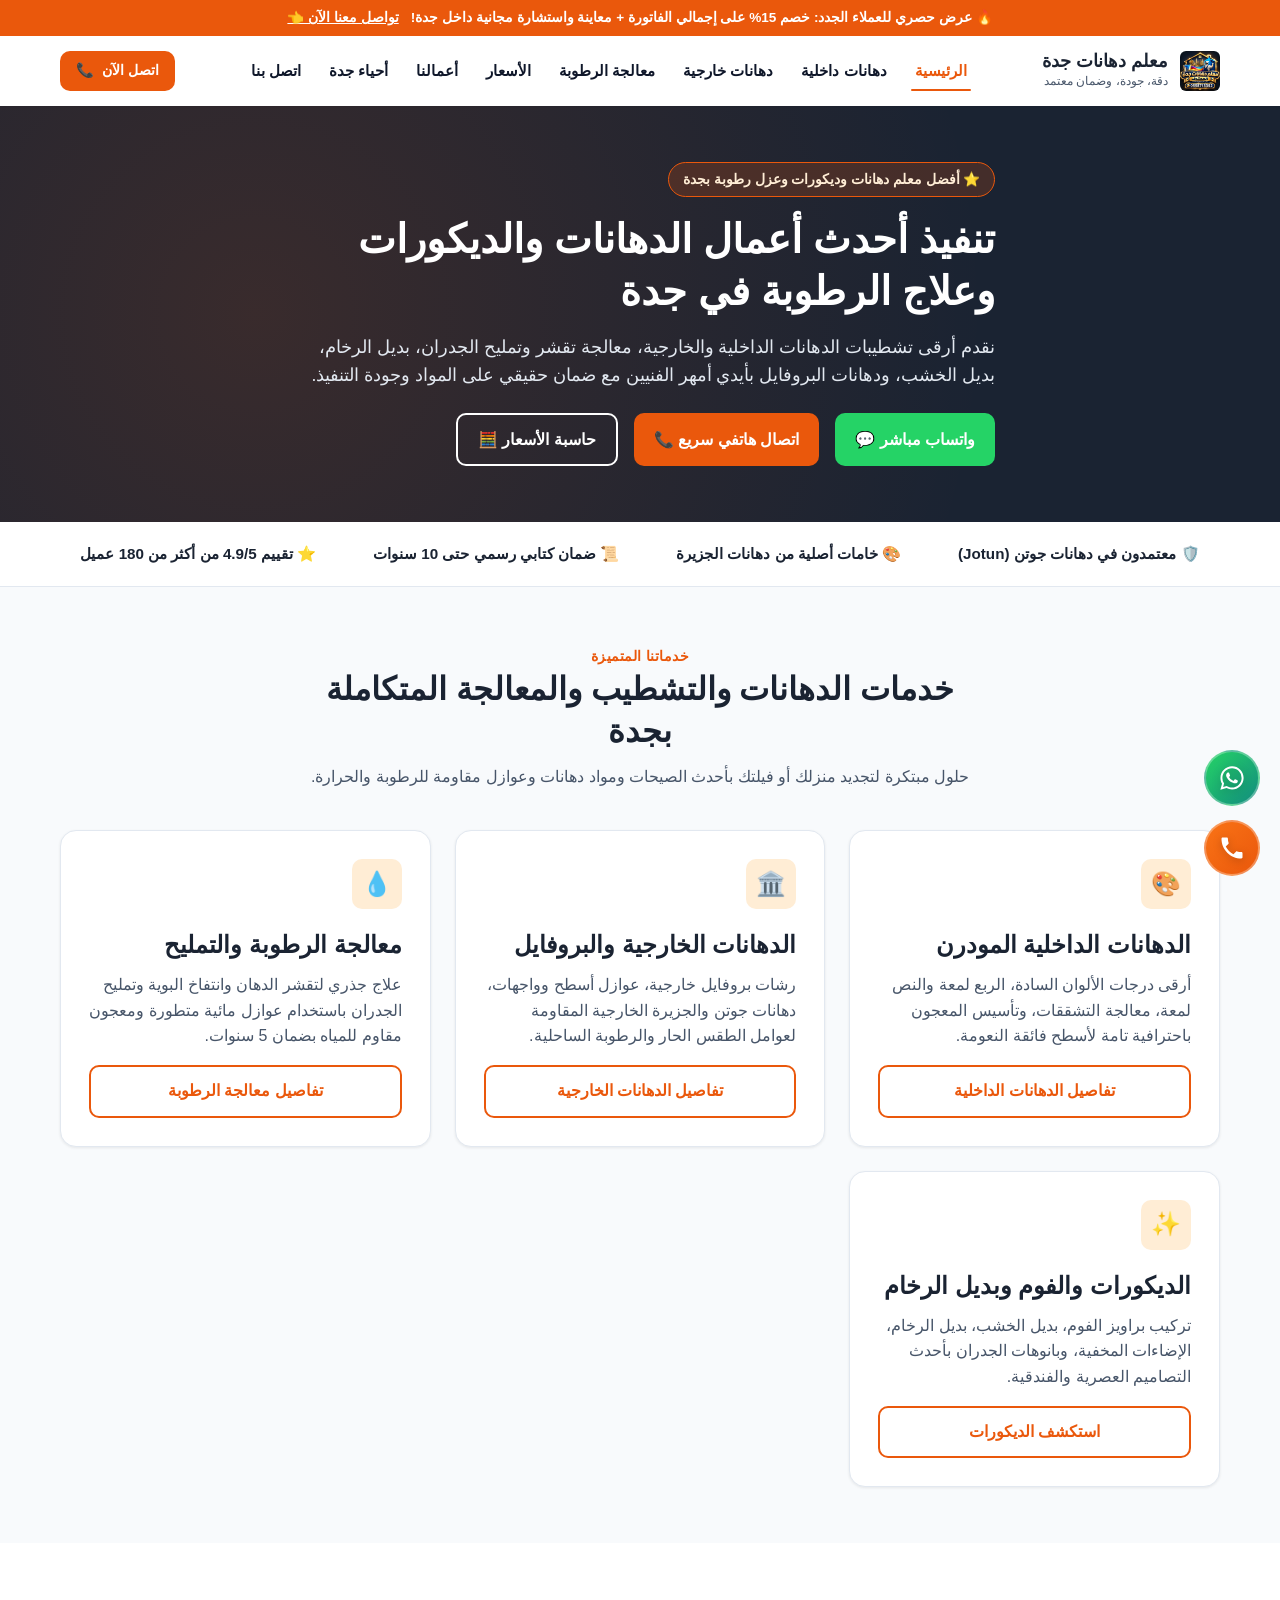
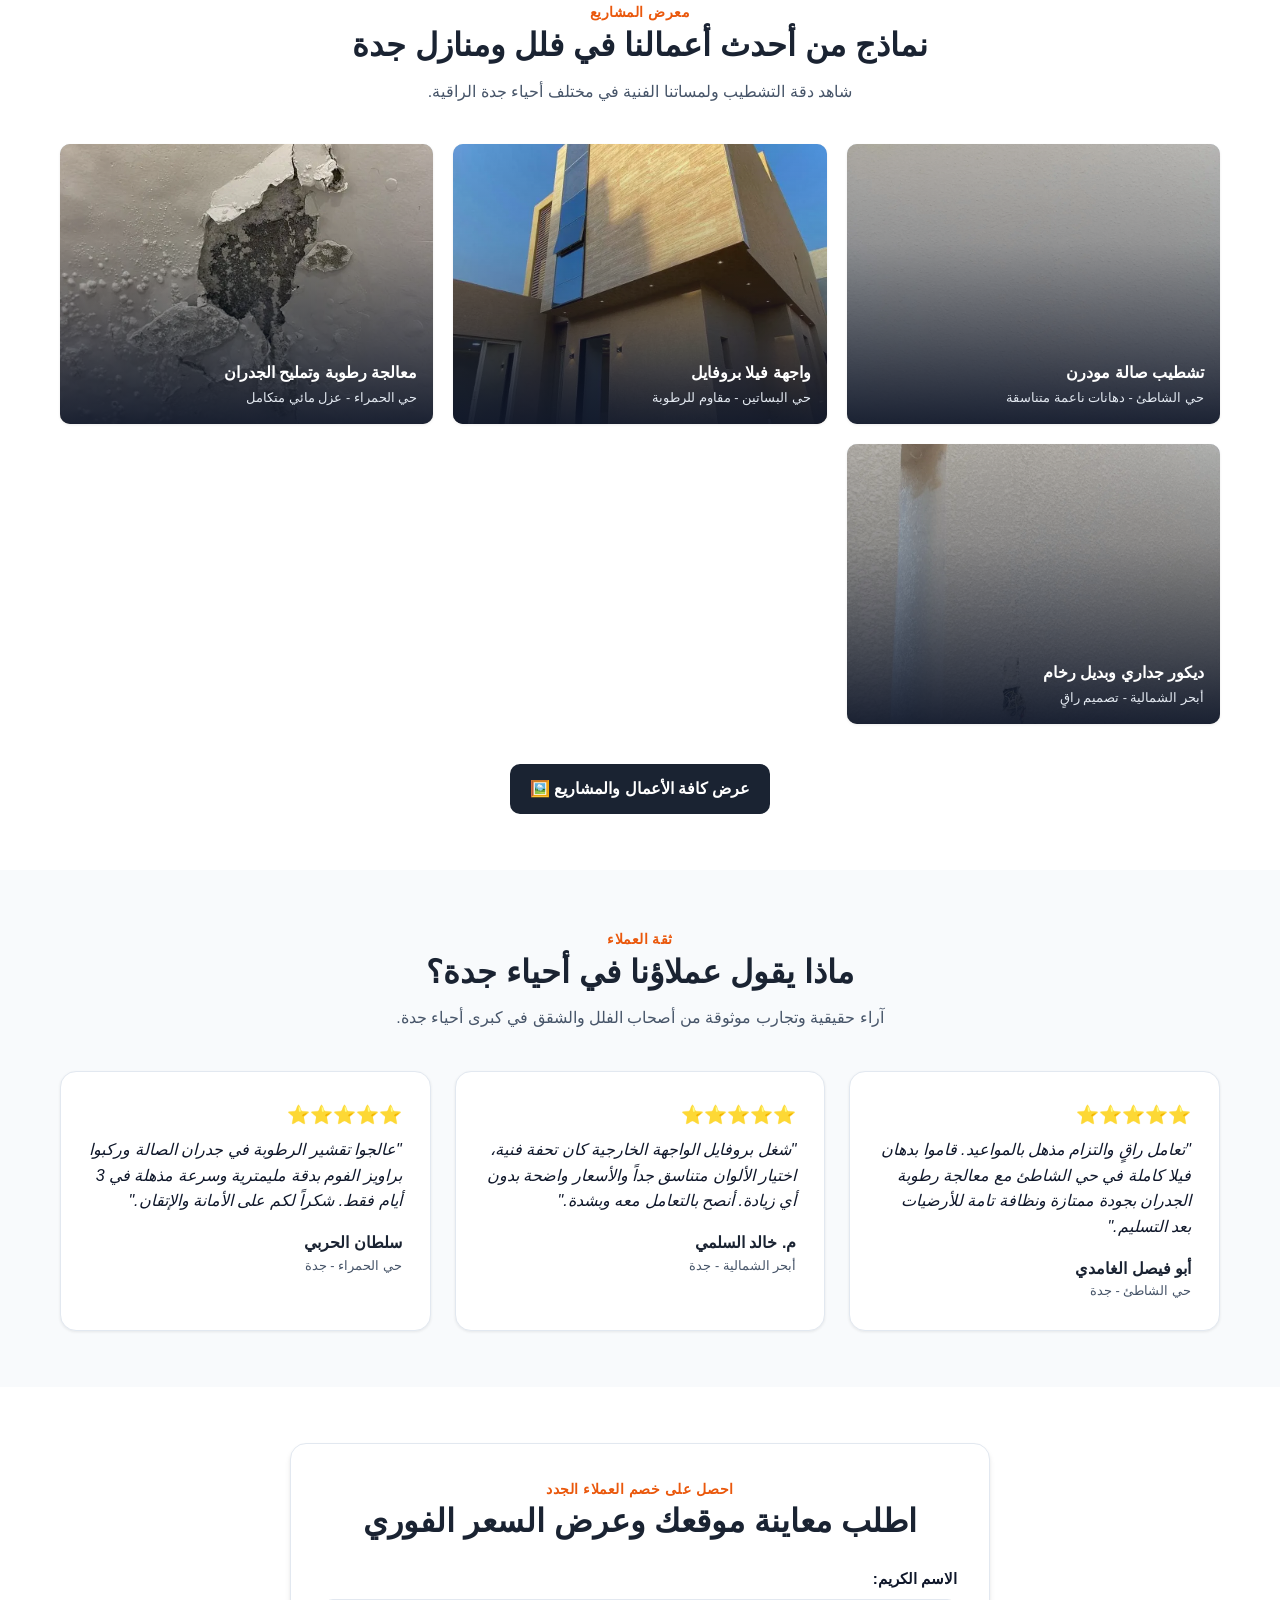
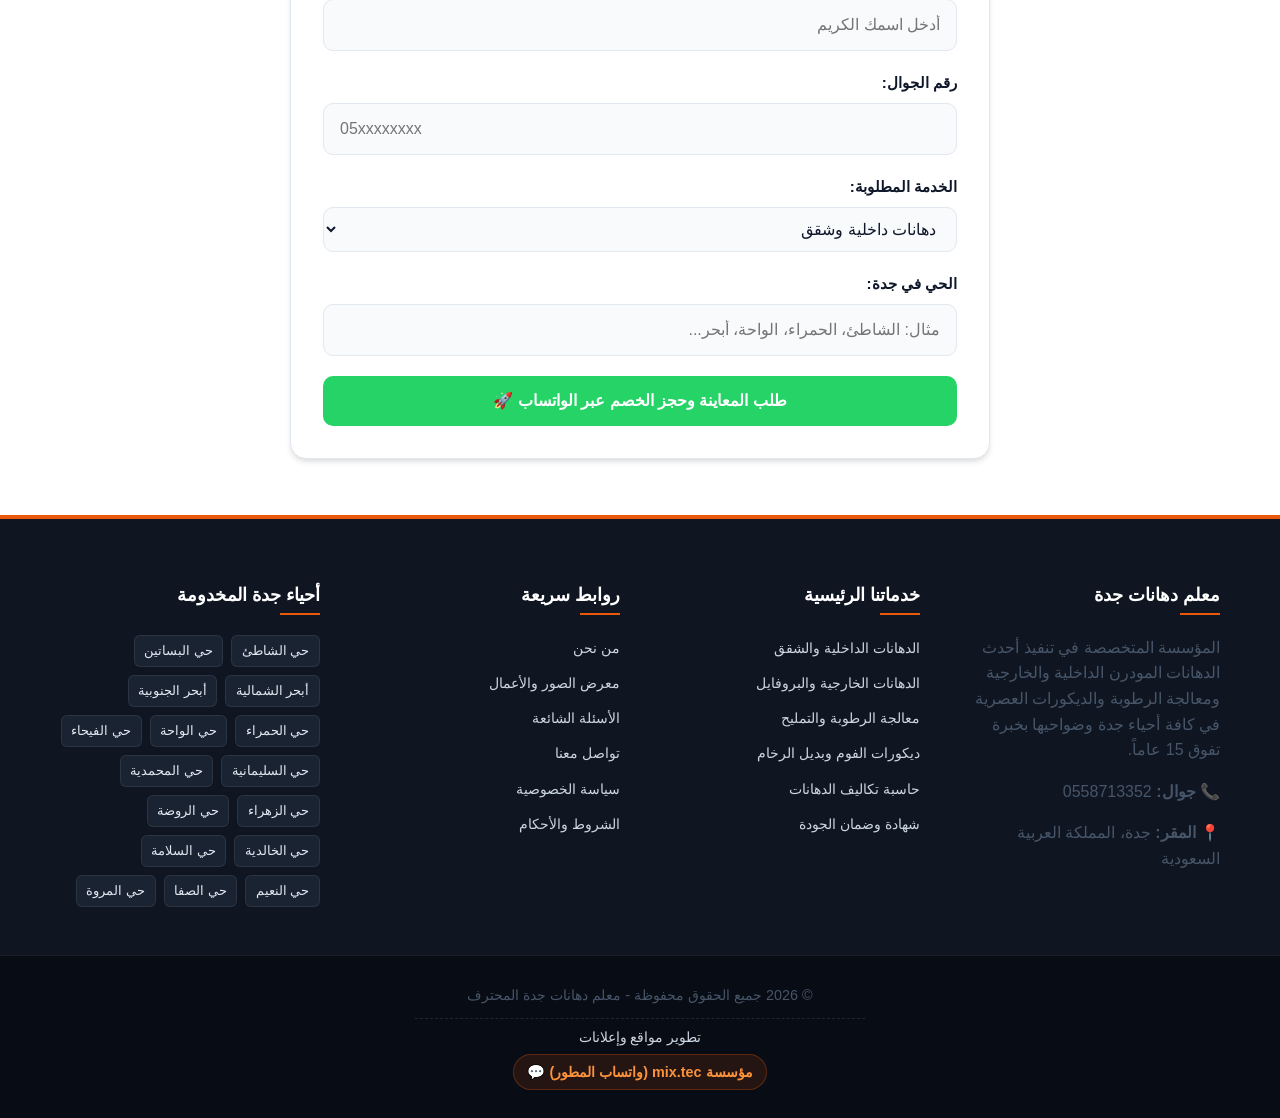
==== commit 3bfaaea0: "Update print statement from 'Hello' to 'Goodbye'" ====
--- a/index.html
+++ b/index.html
@@ -11,19 +11,6 @@
   <link rel="icon" type="image/webp" href="images/logo_result.webp">
   <link rel="manifest" href="manifest.json">
   <meta name="theme-color" content="#1a2332">
-<!DOCTYPE html>
-<html lang="ar" dir="rtl">
-<head>
-  <meta charset="UTF-8">
-  <meta name="viewport" content="width=device-width, initial-scale=1.0">
-  <title>معلم دهانات جدة المحترف | دهانات داخلية وخارجية ومعالجة الرطوبة والديكورات</title>
-  <meta name="description" content="معلم دهانات بجدة لتنفيذ كافة أعمال الدهانات الداخلية والخارجية، معالجة رطوبة وتمليح الجدران، الديكورات الحديثة، الفوم، بديل الرخام، والبروفايل بأعلى جودة وضمان معتمد.">
-  <link rel="canonical" href="https://jeddah-paints.dev/">
-  
-  <!-- Favicon & Manifest -->
-  <link rel="icon" type="image/webp" href="images/logo_result.webp">
-  <link rel="manifest" href="manifest.json">
-  <meta name="theme-color" content="#1a2332">
 
   <!-- Open Graph & Social Share Preview Meta Tags -->
   <meta property="og:site_name" content="معلم دهانات جدة المحترف">
@@ -45,7 +32,7 @@
   <!-- CSS -->
   <link rel="stylesheet" href="style.css">
 
-  <!-- JSON-LD Local SEO Schema -->
+  <!-- JSON-LD Local SEO Schema with Google Stars (AggregateRating) -->
   <script type="application/ld+json">
   {
     "@context": "https://schema.org",
@@ -65,6 +52,13 @@
       "latitude": 21.543333,
       "longitude": 39.172778
     },
+    "aggregateRating": {
+      "@type": "AggregateRating",
+      "ratingValue": "4.9",
+      "reviewCount": "184",
+      "bestRating": "5",
+      "worstRating": "1"
+    },
     "openingHoursSpecification": {
       "@type": "OpeningHoursSpecification",
       "dayOfWeek": ["Saturday", "Sunday", "Monday", "Tuesday", "Wednesday", "Thursday", "Friday"],
@@ -94,6 +88,7 @@
         </div>
       </a>
 
+      <!-- القائمة الرئيسية العلوية شاملة كافة الخدمات -->
       <nav class="nav-menu" aria-label="القائمة الرئيسية">
         <a href="index.html" class="nav-link active">الرئيسية</a>
         <a href="interior-painting.html" class="nav-link">دهانات داخلية</a>
@@ -162,6 +157,24 @@
       </div>
     </section>
 
+    <!-- Trust Badges Strip (شارات الثقة والشركاء) -->
+    <section style="background-color: #ffffff; border-bottom: 1px solid var(--border-color); padding: 1.25rem 0;">
+      <div class="container" style="display: flex; flex-wrap: wrap; justify-content: space-around; align-items: center; gap: 1rem; text-align: center;">
+        <div style="font-weight: 700; color: var(--primary-color); font-size: 0.95rem;">
+          🛡️ معتمدون في دهانات جوتن (Jotun)
+        </div>
+        <div style="font-weight: 700; color: var(--primary-color); font-size: 0.95rem;">
+          🎨 خامات أصلية من دهانات الجزيرة
+        </div>
+        <div style="font-weight: 700; color: var(--primary-color); font-size: 0.95rem;">
+          📜 ضمان كتابي رسمي حتى 10 سنوات
+        </div>
+        <div style="font-weight: 700; color: var(--primary-color); font-size: 0.95rem;">
+          ⭐ تقييم 4.9/5 من أكثر من 180 عميل
+        </div>
+      </div>
+    </section>
+
     <!-- Services Overview -->
     <section class="section">
       <div class="container">
@@ -172,6 +185,7 @@
         </div>
 
         <div class="grid">
+          <!-- خدمة 1 -->
           <div class="card">
             <div class="card-icon">🎨</div>
             <h3>الدهانات الداخلية المودرن</h3>
@@ -179,6 +193,7 @@
             <a href="interior-painting.html" class="btn btn-outline btn-block">تفاصيل الدهانات الداخلية</a>
           </div>
 
+          <!-- خدمة 2 -->
           <div class="card">
             <div class="card-icon">🏛️</div>
             <h3>الدهانات الخارجية والبروفايل</h3>
@@ -186,6 +201,7 @@
             <a href="exterior-painting.html" class="btn btn-outline btn-block">تفاصيل الدهانات الخارجية</a>
           </div>
 
+          <!-- خدمة 3 -->
           <div class="card">
             <div class="card-icon">💧</div>
             <h3>معالجة الرطوبة والتمليح</h3>
@@ -193,6 +209,7 @@
             <a href="moisture-treatment.html" class="btn btn-outline btn-block">تفاصيل معالجة الرطوبة</a>
           </div>
 
+          <!-- خدمة 4 -->
           <div class="card">
             <div class="card-icon">✨</div>
             <h3>الديكورات والفوم وبديل الرخام</h3>
@@ -252,8 +269,48 @@
       </div>
     </section>
 
+    <!-- Testimonials Section (آراء وتقييمات العملاء الحقيقية لتعزيز الثقة) -->
+    <section class="section">
+      <div class="container">
+        <div class="section-header">
+          <span class="section-subtitle">ثقة العملاء</span>
+          <h2>ماذا يقول عملاؤنا في أحياء جدة؟</h2>
+          <p>آراء حقيقية وتجارب موثوقة من أصحاب الفلل والشقق في كبرى أحياء جدة.</p>
+        </div>
+
+        <div class="grid">
+          <div class="card">
+            <div style="color: #f59e0b; margin-bottom: 0.5rem; font-size: 1.15rem;">⭐⭐⭐⭐⭐</div>
+            <p style="font-style: italic; color: var(--text-dark); margin-bottom: 1rem;">
+              "تعامل راقٍ والتزام مذهل بالمواعيد. قاموا بدهان فيلا كاملة في حي الشاطئ مع معالجة رطوبة الجدران بجودة ممتازة ونظافة تامة للأرضيات بعد التسليم."
+            </p>
+            <div style="font-weight: 700; color: var(--primary-color);">أبو فيصل الغامدي</div>
+            <div style="font-size: 0.8rem; color: var(--text-muted);">حي الشاطئ - جدة</div>
+          </div>
+
+          <div class="card">
+            <div style="color: #f59e0b; margin-bottom: 0.5rem; font-size: 1.15rem;">⭐⭐⭐⭐⭐</div>
+            <p style="font-style: italic; color: var(--text-dark); margin-bottom: 1rem;">
+              "شغل بروفايل الواجهة الخارجية كان تحفة فنية، اختيار الألوان متناسق جداً والأسعار واضحة بدون أي زيادة. أنصح بالتعامل معه وبشدة."
+            </p>
+            <div style="font-weight: 700; color: var(--primary-color);">م. خالد السلمي</div>
+            <div style="font-size: 0.8rem; color: var(--text-muted);">أبحر الشمالية - جدة</div>
+          </div>
+
+          <div class="card">
+            <div style="color: #f59e0b; margin-bottom: 0.5rem; font-size: 1.15rem;">⭐⭐⭐⭐⭐</div>
+            <p style="font-style: italic; color: var(--text-dark); margin-bottom: 1rem;">
+              "عالجوا تقشير الرطوبة في جدران الصالة وركبوا براويز الفوم بدقة مليمترية وسرعة مذهلة في 3 أيام فقط. شكراً لكم على الأمانة والإتقان."
+            </p>
+            <div style="font-weight: 700; color: var(--primary-color);">سلطان الحربي</div>
+            <div style="font-size: 0.8rem; color: var(--text-muted);">حي الحمراء - جدة</div>
+          </div>
+        </div>
+      </div>
+    </section>
+
     <!-- Quick Conversion Lead Form (مع زر إرسال متوافق 100% للجوال) -->
-    <section class="section">
+    <section class="section section-bg-white">
       <div class="container">
         <div class="calc-box">
           <div class="section-header" style="margin-bottom: 1.5rem;">
@@ -395,378 +452,3 @@
   <script src="script.js" defer></script>
 </body>
 </html>
-  <!-- Open Graph & Social Share Preview Meta Tags -->
-  <meta property="og:site_name" content="معلم دهانات جدة المحترف">
-  <meta property="og:title" content="معلم دهانات جدة المحترف | دهانات داخلية وخارجية ومعالجة الرطوبة">
-  <meta property="og:description" content="أفضل معلم بوية ودهانات وعزل رطوبة في جدة. تنفيذ سريع، دقة متناهية، أسعار منافسة في جميع أحياء جدة.">
-  <meta property="og:image" content="https://jeddah-paints.dev/images/logo_result.webp">
-  <meta property="og:image:secure_url" content="https://jeddah-paints.dev/images/logo_result.webp">
-  <meta property="og:image:type" content="image/webp">
-  <meta property="og:image:width" content="600">
-  <meta property="og:image:height" content="600">
-  <meta property="og:url" content="https://jeddah-paints.dev/">
-  <meta property="og:type" content="website">
-  <meta name="twitter:card" content="summary_large_image">
-  <meta name="twitter:image" content="https://jeddah-paints.dev/images/logo_result.webp">
-
-  <!-- Critical Preload -->
-  <link rel="preload" as="image" href="images/logo_result.webp" fetchpriority="high">
-  
-  <!-- CSS -->
-  <link rel="stylesheet" href="style.css">
-
-  <!-- JSON-LD Local SEO Schema -->
-  <script type="application/ld+json">
-  {
-    "@context": "https://schema.org",
-    "@type": "HomeAndConstructionBusiness",
-    "name": "معلم دهانات جدة المحترف",
-    "image": "https://jeddah-paints.dev/images/logo_result.webp",
-    "telephone": "+966558713352",
-    "url": "https://jeddah-paints.dev/",
-    "address": {
-      "@type": "PostalAddress",
-      "addressLocality": "جدة",
-      "addressRegion": "منطقة مكة المكرمة",
-      "addressCountry": "SA"
-    },
-    "geo": {
-      "@type": "GeoCoordinates",
-      "latitude": 21.543333,
-      "longitude": 39.172778
-    },
-    "openingHoursSpecification": {
-      "@type": "OpeningHoursSpecification",
-      "dayOfWeek": ["Saturday", "Sunday", "Monday", "Tuesday", "Wednesday", "Thursday", "Friday"],
-      "opens": "07:00",
-      "closes": "23:00"
-    },
-    "priceRange": "$$"
-  }
-  </script>
-</head>
-<body>
-
-  <!-- Top Announcement Promo Bar -->
-  <div class="top-promo-bar">
-    <span>🔥 <strong>عرض حصري للعملاء الجدد:</strong> خصم 15% على إجمالي الفاتورة + معاينة واستشارة مجانية داخل جدة!</span>
-    <a href="https://wa.me/966558713352?text=أرغب%20في%20الاستفادة%20من%20خصم%20العملاء%20الجدد">تواصل معنا الآن 👈</a>
-  </div>
-
-  <!-- Header -->
-  <header class="header">
-    <div class="container header-container">
-      <a href="index.html" class="brand-wrapper" title="معلم دهانات جدة المحترف">
-        <img src="images/logo_result.webp" alt="شعار معلم دهانات جدة" class="brand-logo" width="40" height="40">
-        <div class="brand-info">
-          <span class="brand-title">معلم دهانات جدة</span>
-          <span class="brand-subtitle">دقة، جودة، وضمان معتمد</span>
-        </div>
-      </a>
-
-      <!-- القائمة الرئيسية المحدثة بالصفحة الجديدة -->
-      <nav class="nav-menu" aria-label="القائمة الرئيسية">
-        <a href="index.html" class="nav-link active">الرئيسية</a>
-        <a href="interior-painting.html" class="nav-link">دهانات داخلية</a>
-        <a href="exterior-painting.html" class="nav-link">دهانات خارجية</a>
-        <a href="moisture-treatment.html" class="nav-link">معالجة الرطوبة</a>
-        <a href="prices.html" class="nav-link">الأسعار</a>
-        <a href="our-works.html" class="nav-link">أعمالنا</a>
-        <a href="city-landing.html" class="nav-link">أحياء جدة</a>
-        <a href="contact-us.html" class="nav-link">اتصل بنا</a>
-      </nav>
-
-      <div class="header-actions">
-        <a href="tel:0558713352" class="btn btn-primary header-call-btn" title="اتصل الآن">
-          <span>اتصل الآن</span> 📞
-        </a>
-        <button class="hamburger-btn" id="hamburgerBtn" aria-label="فتح القائمة المتنقلة" aria-expanded="false">
-          <span class="hamburger-line"></span>
-          <span class="hamburger-line"></span>
-          <span class="hamburger-line"></span>
-        </button>
-      </div>
-    </div>
-  </header>
-
-  <!-- Mobile Navigation Overlay المحدث بالقائمة الجديدة -->
-  <div class="mobile-nav" id="mobileNav">
-    <div class="mobile-nav-panel">
-      <div class="mobile-nav-header">
-        <span class="brand-title">القائمة الرئيسية</span>
-        <button type="button" class="mobile-nav-close" id="mobileNavClose" aria-label="إغلاق القائمة">✕</button>
-      </div>
-      <ul class="mobile-nav-list">
-        <li class="mobile-nav-item"><a href="index.html" class="active">الرئيسية</a></li>
-        <li class="mobile-nav-item"><a href="interior-painting.html">دهانات داخلية وديكورات</a></li>
-        <li class="mobile-nav-item"><a href="exterior-painting.html">دهانات خارجية وبروفايل</a></li>
-        <li class="mobile-nav-item"><a href="moisture-treatment.html">معالجة الرطوبة والتمليح</a></li>
-        <li class="mobile-nav-item"><a href="prices.html">حاسبة وتكلفة الأسعار</a></li>
-        <li class="mobile-nav-item"><a href="our-works.html">معرض أعمالنا</a></li>
-        <li class="mobile-nav-item"><a href="city-landing.html">مناطق وأحياء جدة</a></li>
-        <li class="mobile-nav-item"><a href="about-us.html">من نحن</a></li>
-        <li class="mobile-nav-item"><a href="faq.html">الأسئلة الشائعة</a></li>
-        <li class="mobile-nav-item"><a href="warranty.html">الضمان والجودة</a></li>
-        <li class="mobile-nav-item"><a href="contact-us.html">اتصل بنا</a></li>
-      </ul>
-    </div>
-  </div>
-
-  <main>
-    <!-- Hero Section -->
-    <section class="hero">
-      <div class="container hero-content">
-        <span class="hero-badge">⭐ أفضل معلم دهانات وديكورات وعزل رطوبة بجدة</span>
-        <h1 class="hero-title">تنفيذ أحدث أعمال الدهانات والديكورات وعلاج الرطوبة في جدة</h1>
-        <p class="hero-description">نقدم أرقى تشطيبات الدهانات الداخلية والخارجية، معالجة تقشر وتمليح الجدران، بديل الرخام، بديل الخشب، ودهانات البروفايل بأيدي أمهر الفنيين مع ضمان حقيقي على المواد وجودة التنفيذ.</p>
-        <div class="hero-ctas">
-          <a href="https://wa.me/966558713352?text=السلام%20عليكم%20أرغب%20في%20معاينة%20وطلب%20عرض%20سعر%20للدهانات" class="btn btn-whatsapp">
-            واتساب مباشر 💬
-          </a>
-          <a href="tel:0558713352" class="btn btn-primary">
-            اتصال هاتفي سريع 📞
-          </a>
-          <a href="prices.html" class="btn btn-outline" style="border-color: #ffffff; color: #ffffff;">
-            حاسبة الأسعار 🧮
-          </a>
-        </div>
-      </div>
-    </section>
-
-    <!-- Services Overview (قسم خدماتنا محدث بالخدمة الرابعة) -->
-    <section class="section">
-      <div class="container">
-        <div class="section-header">
-          <span class="section-subtitle">خدماتنا المتميزة</span>
-          <h2>خدمات الدهانات والتشطيب والمعالجة المتكاملة بجدة</h2>
-          <p>حلول مبتكرة لتجديد منزلك أو فيلتك بأحدث الصيحات ومواد دهانات وعوازل مقاومة للرطوبة والحرارة.</p>
-        </div>
-
-        <div class="grid">
-          <!-- خدمة 1 -->
-          <div class="card">
-            <div class="card-icon">🎨</div>
-            <h3>الدهانات الداخلية المودرن</h3>
-            <p>أرقى درجات الألوان السادة، الربع لمعة والنص لمعة، معالجة التشققات، وتأسيس المعجون باحترافية تامة لأسطح فائقة النعومة.</p>
-            <a href="interior-painting.html" class="btn btn-outline btn-block">تفاصيل الدهانات الداخلية</a>
-          </div>
-
-          <!-- خدمة 2 -->
-          <div class="card">
-            <div class="card-icon">🏛️</div>
-            <h3>الدهانات الخارجية والبروفايل</h3>
-            <p>رشات بروفايل خارجية، عوازل أسطح وواجهات، دهانات جوتن والجزيرة الخارجية المقاومة لعوامل الطقس الحار والرطوبة الساحلية.</p>
-            <a href="exterior-painting.html" class="btn btn-outline btn-block">تفاصيل الدهانات الخارجية</a>
-          </div>
-
-          <!-- خدمة 3 (الخدمة الجديدة) -->
-          <div class="card">
-            <div class="card-icon">💧</div>
-            <h3>معالجة الرطوبة والتمليح</h3>
-            <p>علاج جذري لتقشر الدهان وانتفاخ البوية وتمليح الجدران باستخدام عوازل مائية متطورة ومعجون مقاوم للمياه بضمان 5 سنوات.</p>
-            <a href="moisture-treatment.html" class="btn btn-outline btn-block">تفاصيل معالجة الرطوبة</a>
-          </div>
-
-          <!-- خدمة 4 -->
-          <div class="card">
-            <div class="card-icon">✨</div>
-            <h3>الديكورات والفوم وبديل الرخام</h3>
-            <p>تركيب براويز الفوم، بديل الخشب، بديل الرخام، الإضاءات المخفية، وبانوهات الجدران بأحدث التصاميم العصرية والفندقية.</p>
-            <a href="interior-painting.html" class="btn btn-outline btn-block">استكشف الديكورات</a>
-          </div>
-        </div>
-      </div>
-    </section>
-
-    <!-- Featured Gallery -->
-    <section class="section section-bg-white">
-      <div class="container">
-        <div class="section-header">
-          <span class="section-subtitle">معرض المشاريع</span>
-          <h2>نماذج من أحدث أعمالنا في فلل ومنازل جدة</h2>
-          <p>شاهد دقة التشطيب ولمساتنا الفنية في مختلف أحياء جدة الراقية.</p>
-        </div>
-
-        <div class="gallery-grid">
-          <div class="gallery-item">
-            <img src="images/interior-painting-11_result.webp" alt="صالة مودرن بتشطيب دهان داخلي فاخر بجدة" width="400" height="300" loading="lazy" decoding="async">
-            <div class="gallery-overlay">
-              <h3>تشطيب صالة مودرن</h3>
-              <p>حي الشاطئ - دهانات ناعمة متناسقة</p>
-            </div>
-          </div>
-
-          <div class="gallery-item">
-            <img src="images/Exterior-Painting(1)_result_result_result.webp" alt="واجهة فيلا بروفايل خارجي حديثة بجدة" width="400" height="300" loading="lazy" decoding="async">
-            <div class="gallery-overlay">
-              <h3>واجهة فيلا بروفايل</h3>
-              <p>حي البساتين - مقاوم للرطوبة</p>
-            </div>
-          </div>
-
-          <div class="gallery-item">
-            <img src="images/moisture-treatment (1)_result.webp" alt="معالجة رطوبة الجدران وعزل الأملاح بجدة" width="400" height="300" loading="lazy" decoding="async">
-            <div class="gallery-overlay">
-              <h3>معالجة رطوبة وتمليح الجدران</h3>
-              <p>حي الحمراء - عزل مائي متكامل</p>
-            </div>
-          </div>
-
-          <div class="gallery-item">
-            <img src="images/interior-painting-12_result.webp" alt="ديكور جداري فاخر مع إضاءة مخفية" width="400" height="300" loading="lazy" decoding="async">
-            <div class="gallery-overlay">
-              <h3>ديكور جداري وبديل رخام</h3>
-              <p>أبحر الشمالية - تصميم راقٍ</p>
-            </div>
-          </div>
-        </div>
-
-        <div style="text-align: center; margin-top: 2.5rem;">
-          <a href="our-works.html" class="btn btn-secondary">عرض كافة الأعمال والمشاريع 🖼️</a>
-        </div>
-      </div>
-    </section>
-
-    <!-- Quick Conversion Lead Form -->
-    <section class="section">
-      <div class="container">
-        <div class="calc-box">
-          <div class="section-header" style="margin-bottom: 1.5rem;">
-            <span class="section-subtitle">احصل على خصم العملاء الجدد</span>
-            <h2>اطلب معاينة موقعك وعرض السعر الفوري</h2>
-          </div>
-
-          <form class="smart-lead-form" id="homeLeadForm">
-            <div class="form-group">
-              <label for="homeName" class="form-label">الاسم الكريم:</label>
-              <input type="text" id="homeName" name="client_name" class="form-control" placeholder="أدخل اسمك الكريم" required>
-            </div>
-
-            <div class="form-group">
-              <label for="homePhone" class="form-label">رقم الجوال:</label>
-              <input type="tel" id="homePhone" name="client_phone" class="form-control" placeholder="05xxxxxxxx" required>
-            </div>
-
-            <div class="form-group">
-              <label for="homeService" class="form-label">الخدمة المطلوبة:</label>
-              <select id="homeService" name="service_type" class="form-control" required>
-                <option value="دهانات داخلية">دهانات داخلية وشقق</option>
-                <option value="دهانات خارجية وبروفايل">دهانات خارجية وواجهات بروفايل</option>
-                <option value="معالجة رطوبة وتمليح الجدران">معالجة رطوبة وتمليح الجدران</option>
-                <option value="ديكورات وفوم وبديل رخام">ديكورات (فوم - بديل رخام - بديل خشب)</option>
-                <option value="ترميم وتجديد دهانات">ترميم وتجديد دهانات شاملة</option>
-              </select>
-            </div>
-
-            <div class="form-group">
-              <label for="homeDistrict" class="form-label">الحي في جدة:</label>
-              <input type="text" id="homeDistrict" name="district" class="form-control" placeholder="مثال: الشاطئ، الحمراء، الواحة، أبحر..." required>
-            </div>
-
-            <button type="submit" class="btn btn-whatsapp btn-block">
-              إرسال وطلب المعاينة والخصم عبر الواتساب 🚀
-            </button>
-          </form>
-        </div>
-      </div>
-    </section>
-  </main>
-
-  <!-- Luxury Floating CTAs with SVG Icons & Pulse Animation -->
-  <div class="floating-contact-right" aria-label="أزرار التواصل السريع">
-    <a href="https://wa.me/966558713352?text=السلام%20عليكم%20أرغب%20بالاستفسار%20عن%20خدمات%20الدهانات" class="floating-btn whatsapp" title="تواصل عبر الواتساب" target="_blank" rel="noopener">
-      <svg viewBox="0 0 24 24" aria-hidden="true">
-        <path d="M12.04 2c-5.46 0-9.91 4.45-9.91 9.91 0 1.75.46 3.45 1.32 4.95L2.05 22l5.25-1.38c1.45.79 3.08 1.21 4.74 1.21 5.46 0 9.91-4.45 9.91-9.91 0-2.65-1.03-5.14-2.9-7.01A9.816 9.816 0 0012.04 2zm0 18.15c-1.49 0-2.95-.4-4.22-1.16l-.3-.18-3.13.82.83-3.05-.2-.31a8.17 8.17 0 01-1.25-4.36c0-4.54 3.7-8.24 8.24-8.24 2.2 0 4.27.86 5.82 2.42a8.18 8.18 0 012.42 5.82c0 4.54-3.7 8.24-8.24 8.24zm4.52-6.17c-.25-.12-1.47-.72-1.7-.81-.23-.08-.39-.12-.56.12-.17.25-.64.81-.79.97-.14.17-.29.19-.54.06-.25-.12-1.05-.39-2-1.23-.74-.66-1.24-1.47-1.39-1.71-.14-.25-.02-.38.11-.5.11-.11.25-.29.37-.43.12-.14.17-.25.25-.41.08-.17.04-.31-.02-.43s-.56-1.34-.76-1.84c-.2-.48-.41-.42-.56-.43h-.48c-.17 0-.43.06-.66.31-.22.25-.86.84-.86 2.05s.88 2.38 1 2.54c.12.17 1.73 2.64 4.2 3.7.59.25 1.05.41 1.41.52.59.19 1.13.16 1.56.1.48-.07 1.47-.6 1.68-1.18.21-.58.21-1.07.14-1.18-.06-.11-.23-.17-.48-.29z"/>
-      </svg>
-    </a>
-    <a href="tel:0558713352" class="floating-btn call" title="اتصال هاتفي مباشر">
-      <svg viewBox="0 0 24 24" aria-hidden="true">
-        <path d="M6.62 10.79c1.44 2.83 3.76 5.14 6.59 6.59l2.2-2.2c.27-.27.67-.36 1.02-.24 1.12.37 2.33.57 3.57.57.55 0 1 .45 1 1V20c0 .55-.45 1-1 1-9.39 0-17-7.61-17-17 0-.55.45-1 1-1h3.5c.55 0 1 .45 1 1 0 1.25.2 2.45.57 3.57.11.35.03.74-.25 1.02l-2.2 2.2z"/>
-      </svg>
-    </a>
-  </div>
-
-  <div class="floating-scroll-left" id="scrollTopContainer" aria-label="الصعود للأعلى">
-    <button class="scroll-top-btn" id="scrollTopBtn" title="الرجوع للأعلى" aria-label="الرجوع لأعلى الصفحة">
-      <svg viewBox="0 0 24 24" aria-hidden="true">
-        <path d="M7.41 15.41L12 10.83l4.59 4.58L18 14l-6-6-6 6z"/>
-      </svg>
-    </button>
-  </div>
-
-  <!-- Unified Footer with 16 Neighborhoods & Stacked Credits -->
-  <footer class="footer">
-    <div class="container">
-      <div class="footer-grid">
-        <div class="footer-column">
-          <h3>معلم دهانات جدة</h3>
-          <p>المؤسسة المتخصصة في تنفيذ أحدث الدهانات المودرن الداخلية والخارجية ومعالجة الرطوبة والديكورات العصرية في كافة أحياء جدة وضواحيها بخبرة تفوق 15 عاماً.</p>
-          <p>📞 <strong>جوال:</strong> 0558713352</p>
-          <p>📍 <strong>المقر:</strong> جدة، المملكة العربية السعودية</p>
-        </div>
-
-        <div class="footer-column">
-          <h3>خدماتنا الرئيسية</h3>
-          <ul class="footer-links">
-            <li><a href="interior-painting.html">الدهانات الداخلية والشقق</a></li>
-            <li><a href="exterior-painting.html">الدهانات الخارجية والبروفايل</a></li>
-            <li><a href="moisture-treatment.html">معالجة الرطوبة والتمليح</a></li>
-            <li><a href="interior-painting.html">ديكورات الفوم وبديل الرخام</a></li>
-            <li><a href="prices.html">حاسبة تكاليف الدهانات</a></li>
-            <li><a href="warranty.html">شهادة وضمان الجودة</a></li>
-          </ul>
-        </div>
-
-        <div class="footer-column">
-          <h3>روابط سريعة</h3>
-          <ul class="footer-links">
-            <li><a href="about-us.html">من نحن</a></li>
-            <li><a href="our-works.html">معرض الصور والأعمال</a></li>
-            <li><a href="faq.html">الأسئلة الشائعة</a></li>
-            <li><a href="contact-us.html">تواصل معنا</a></li>
-            <li><a href="privacy-policy.html">سياسة الخصوصية</a></li>
-            <li><a href="terms-conditions.html">الشروط والأحكام</a></li>
-          </ul>
-        </div>
-
-        <div class="footer-column">
-          <h3>أحياء جدة المخدومة</h3>
-          <div class="seo-tags-cloud">
-            <span class="seo-tag">حي الشاطئ</span>
-            <span class="seo-tag">حي البساتين</span>
-            <span class="seo-tag">أبحر الشمالية</span>
-            <span class="seo-tag">أبحر الجنوبية</span>
-            <span class="seo-tag">حي الحمراء</span>
-            <span class="seo-tag">حي الواحة</span>
-            <span class="seo-tag">حي الفيحاء</span>
-            <span class="seo-tag">حي السليمانية</span>
-            <span class="seo-tag">حي المحمدية</span>
-            <span class="seo-tag">حي الزهراء</span>
-            <span class="seo-tag">حي الروضة</span>
-            <span class="seo-tag">حي الخالدية</span>
-            <span class="seo-tag">حي السلامة</span>
-            <span class="seo-tag">حي النعيم</span>
-            <span class="seo-tag">حي الصفا</span>
-            <span class="seo-tag">حي المروة</span>
-          </div>
-        </div>
-      </div>
-    </div>
-
-    <!-- Stacked Bottom Credits -->
-    <div class="footer-bottom">
-      <div class="container footer-bottom-container">
-        <p>© 2026 جميع الحقوق محفوظة - معلم دهانات جدة المحترف</p>
-        <div class="dev-credit-wrapper">
-          <span class="dev-credit-title">تطوير مواقع وإعلانات</span>
-          <a href="https://wa.me/966578539687" class="dev-credit-link" target="_blank" rel="noopener">
-            مؤسسة mix.tec (واتساب المطور) 💬
-          </a>
-        </div>
-      </div>
-    </div>
-  </footer>
-
-  <script src="script.js" defer></script>
-</body>
-</html>
--- a/style.css
+++ b/style.css
@@ -140,19 +140,22 @@
   font-weight: 700;
 }
 
-/* Buttons */
+/* Buttons (حل مشكلة النصوص الطويلة في الجوال) */
 .btn {
   display: inline-flex;
   align-items: center;
   justify-content: center;
   gap: 0.5rem;
-  padding: 0.75rem 1.5rem;
+  padding: 0.85rem 1.25rem;
   border-radius: var(--radius-md);
-  font-weight: 600;
+  font-weight: 700;
   text-align: center;
   transition: all var(--transition-fast);
-  min-height: 48px;
-  white-space: nowrap;
+  min-height: 50px;
+  white-space: normal; /* يسمح بالتفاف النص للجوال */
+  line-height: 1.35;
+  word-break: normal;
+  overflow-wrap: break-word;
 }
 
 .btn-primary {
@@ -320,7 +323,7 @@
   transform: translateY(-7px) rotate(-45deg);
 }
 
-/* Mobile Navigation Panel (Fully Functional) */
+/* Mobile Navigation Panel */
 .mobile-nav {
   position: fixed;
   inset: 0;
@@ -741,10 +744,7 @@
   max-height: 300px;
 }
 
-/* ==========================================================================
-   الأزرار العائمة الفاخرة + التأثيرات الحركية (Luxury Pulse Animations)
-   ========================================================================== */
-
+/* Luxury Floating CTAs */
 @keyframes luxury-pulse-green {
   0% {
     box-shadow: 0 0 0 0 rgba(37, 211, 102, 0.6), 0 8px 20px rgba(0, 0, 0, 0.25);
@@ -867,10 +867,7 @@
   border-color: rgba(255, 255, 255, 0.4);
 }
 
-/* ==========================================================================
-   Footer Styling & Zero-Overlap Mobile System
-   ========================================================================== */
-
+/* Footer & Zero Overlap */
 .footer {
   background-color: var(--primary-dark);
   color: #94a3b8;
@@ -991,10 +988,7 @@
   color: #ffffff;
 }
 
-/* ==========================================================================
-   Responsive Breakpoints
-   ========================================================================== */
-
+/* Responsive */
 @media (max-width: 991px) {
   .nav-menu {
     display: none;
@@ -1005,7 +999,6 @@
 }
 
 @media (max-width: 768px) {
-  /* مسافة أمان سفلية ضخمة تمنع تغطية الأزرار العائمة للفوتر في الجوال */
   .footer-bottom {
     padding-bottom: 95px !important;
   }
